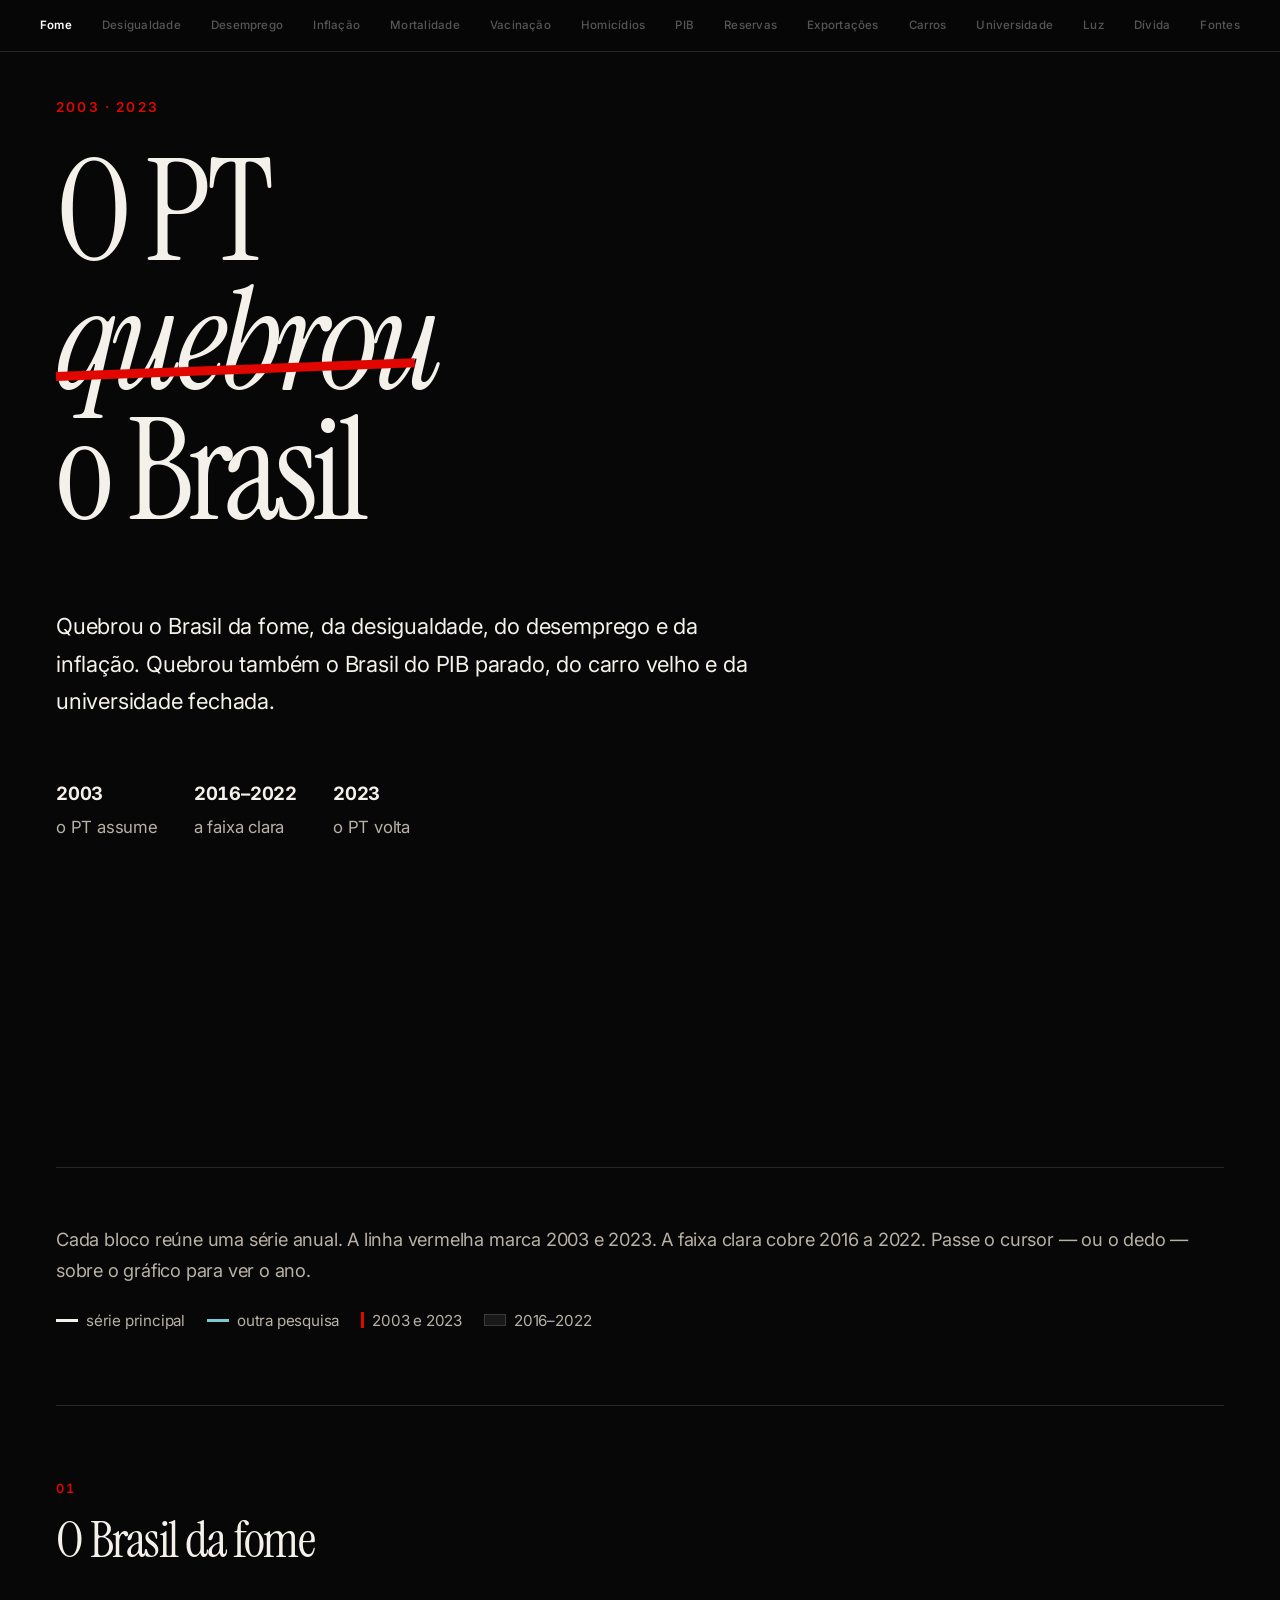
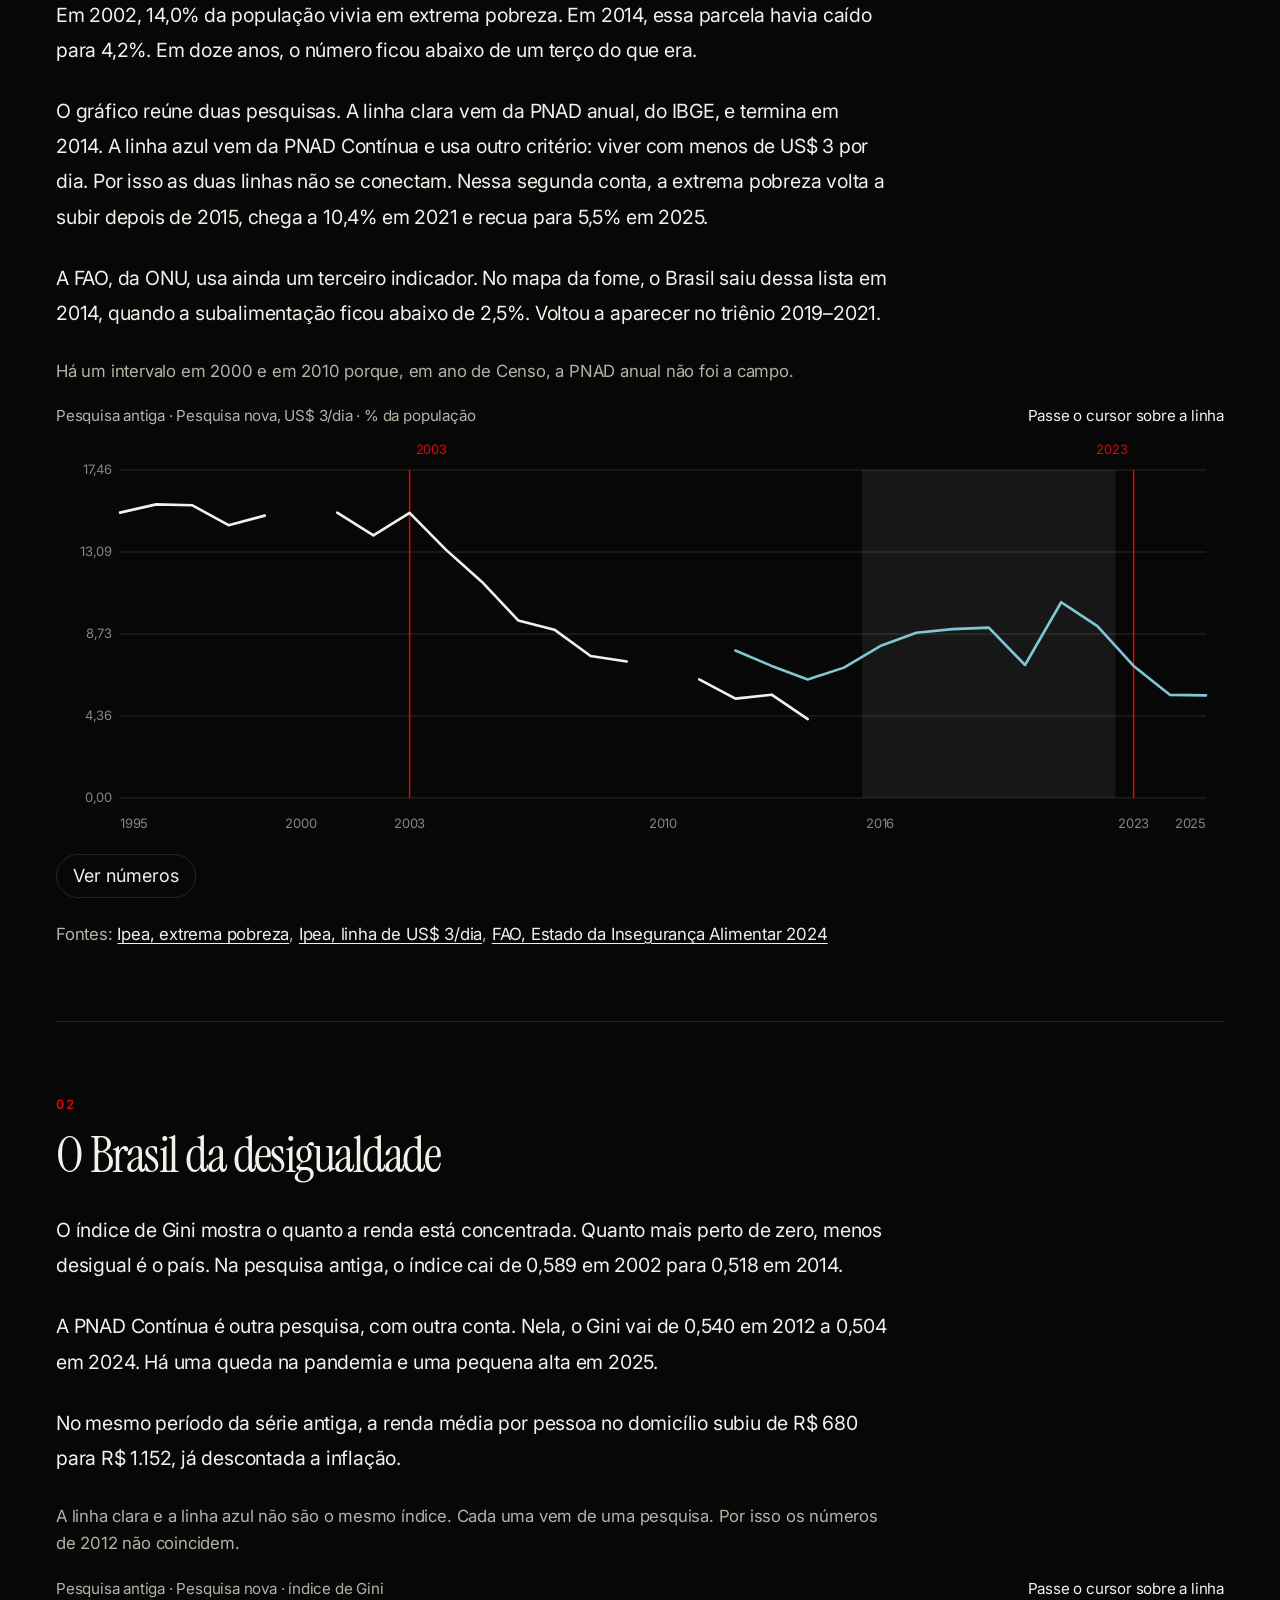
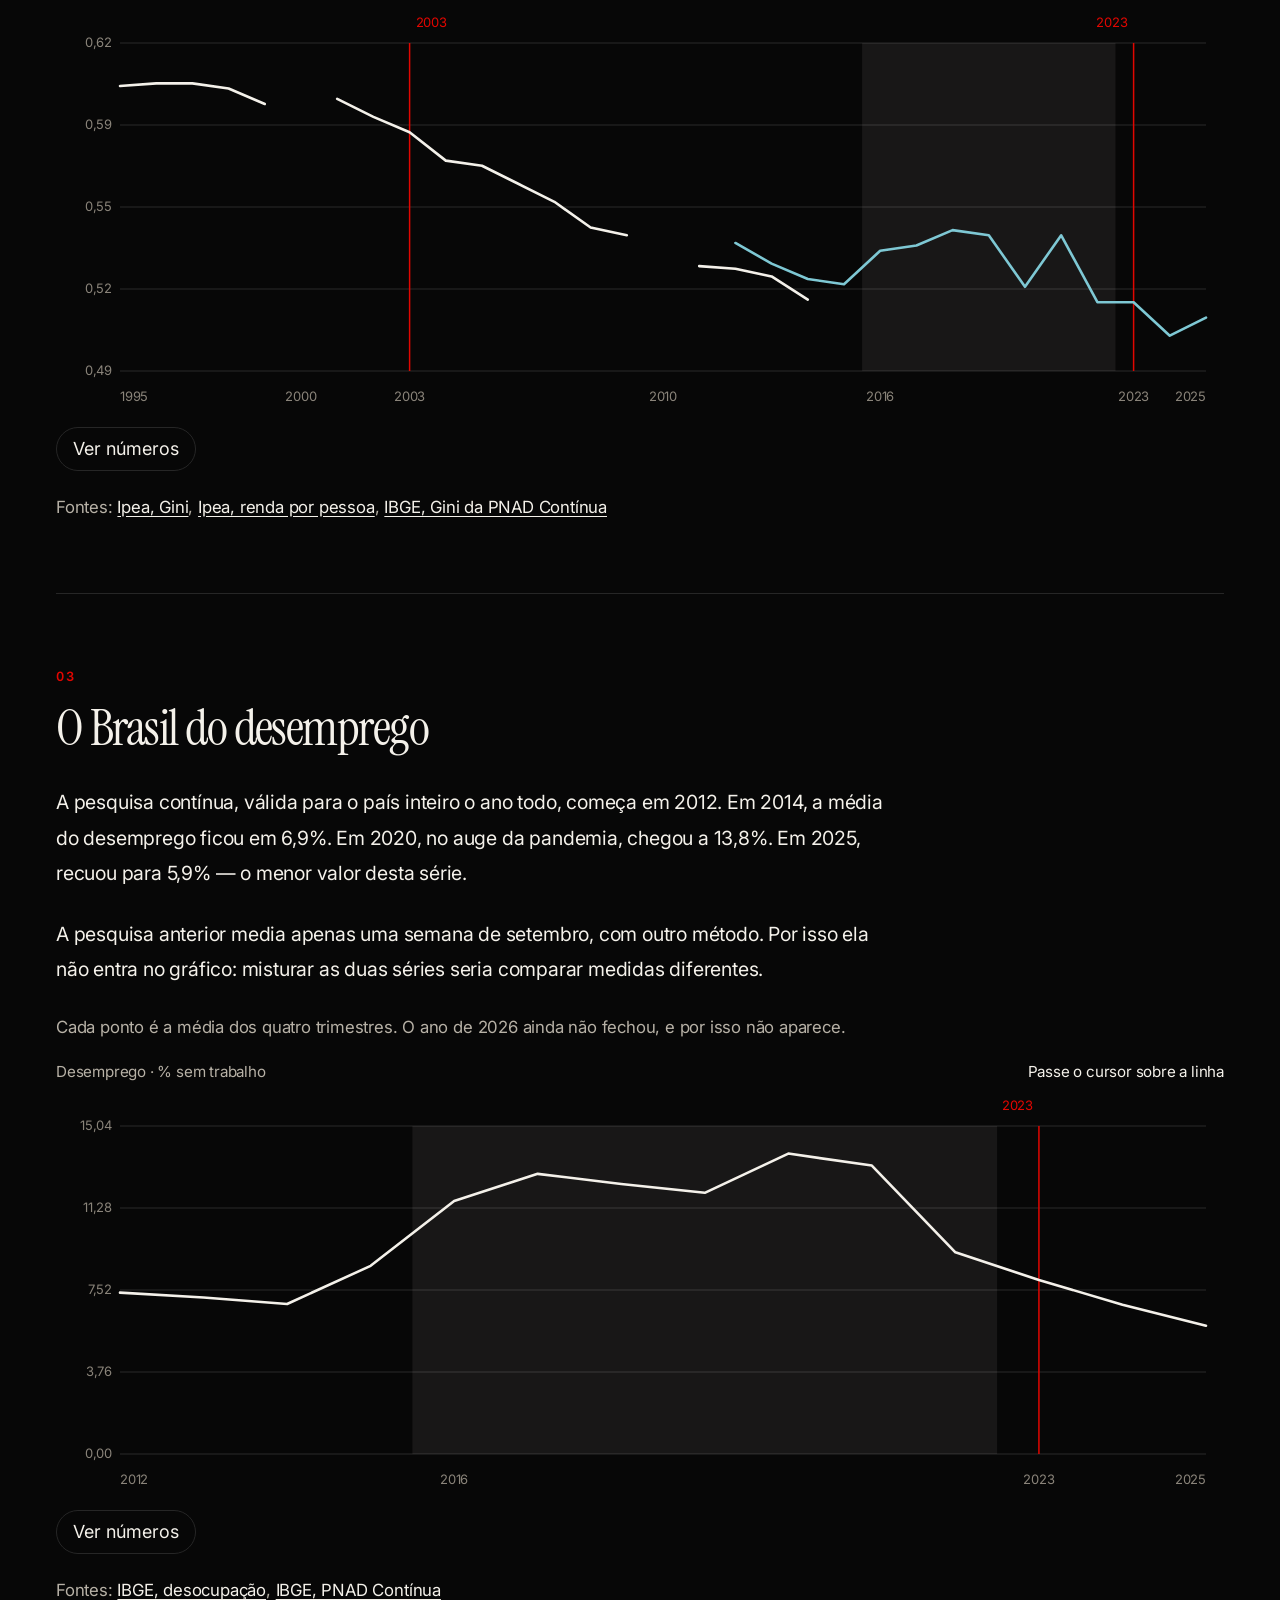
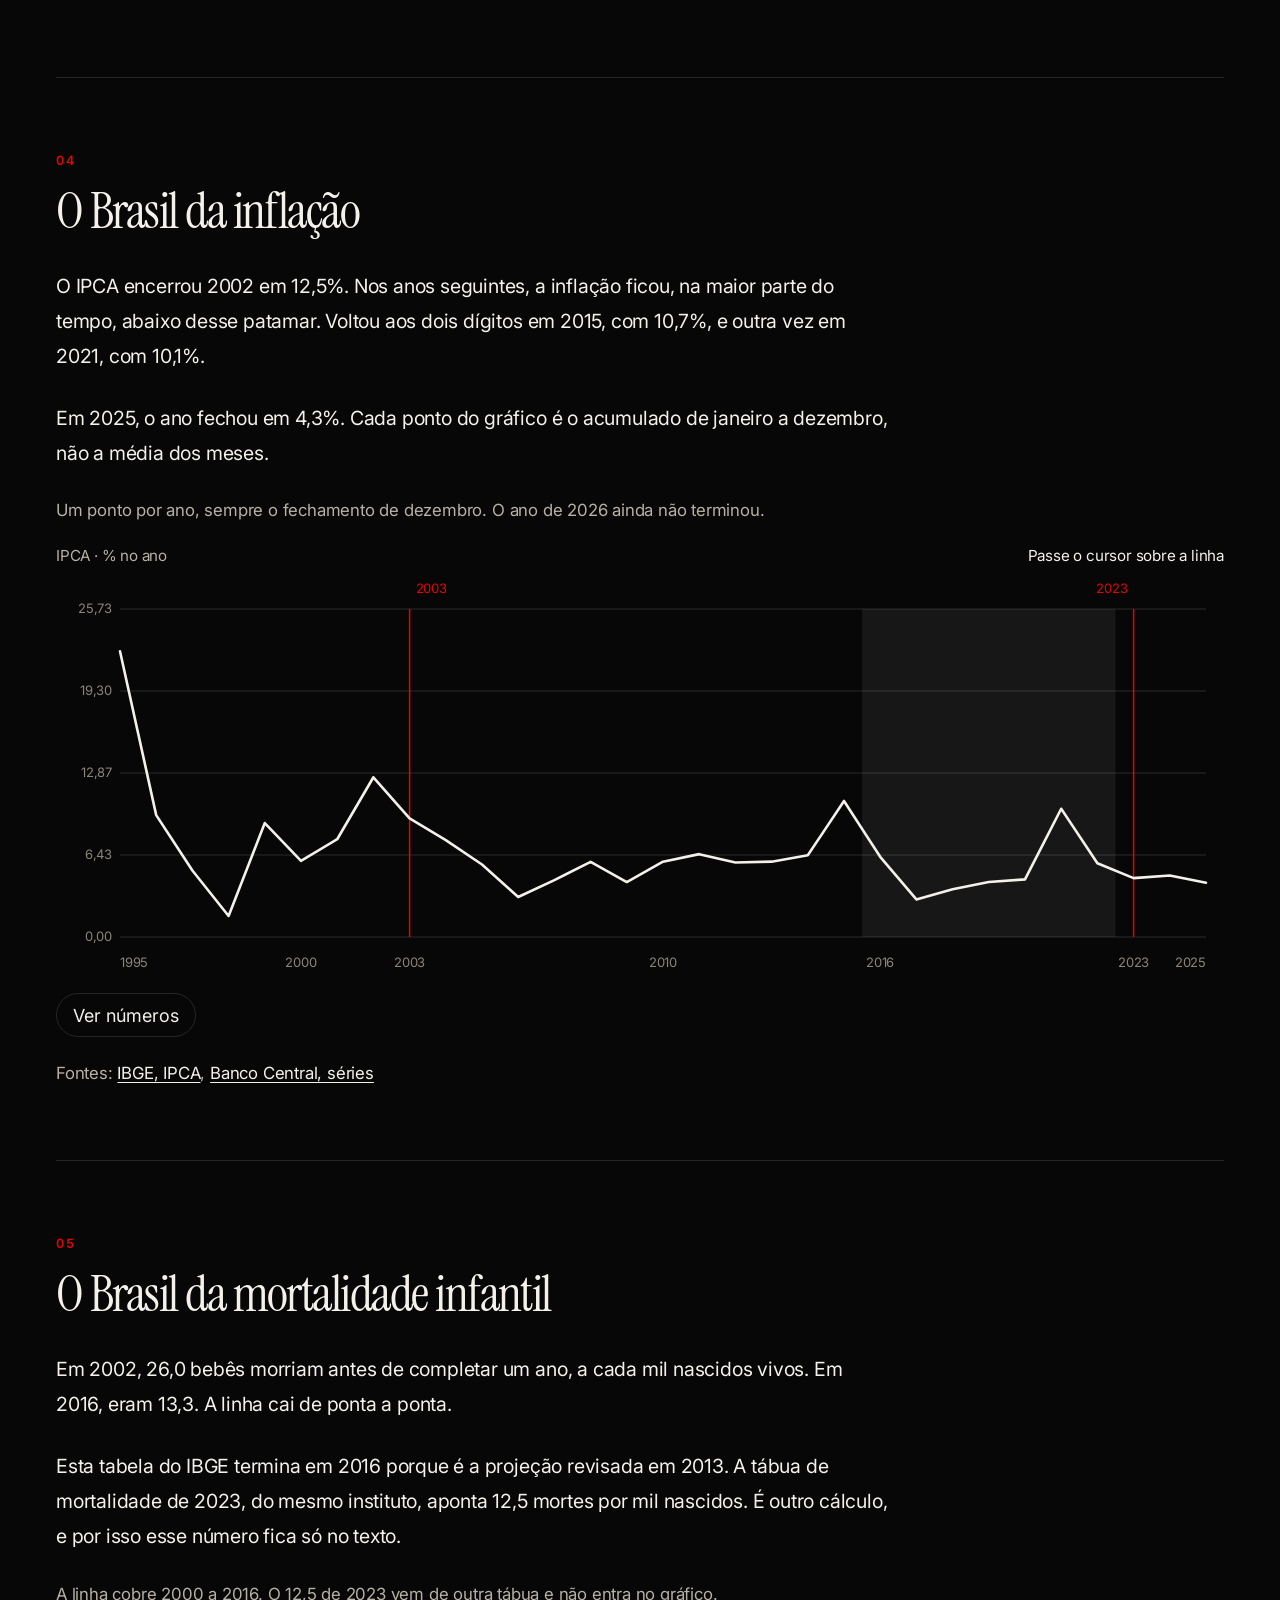
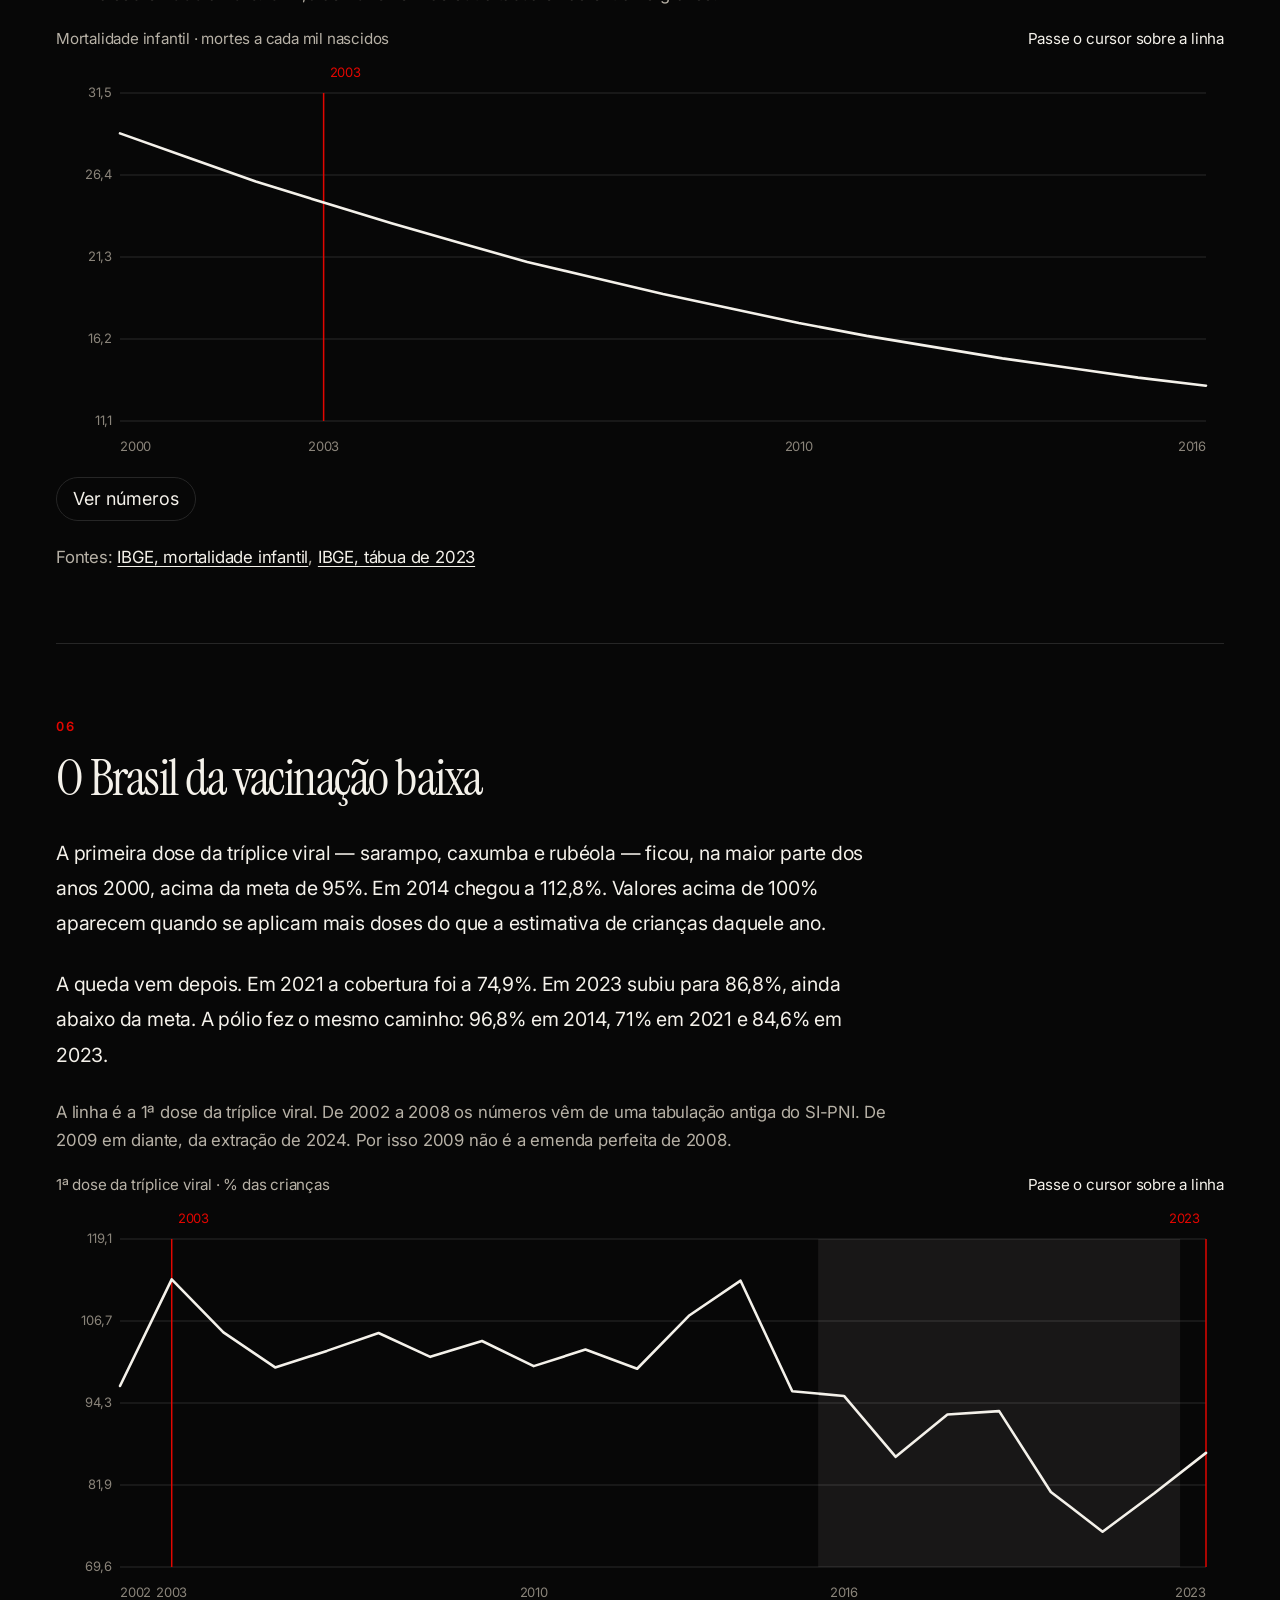
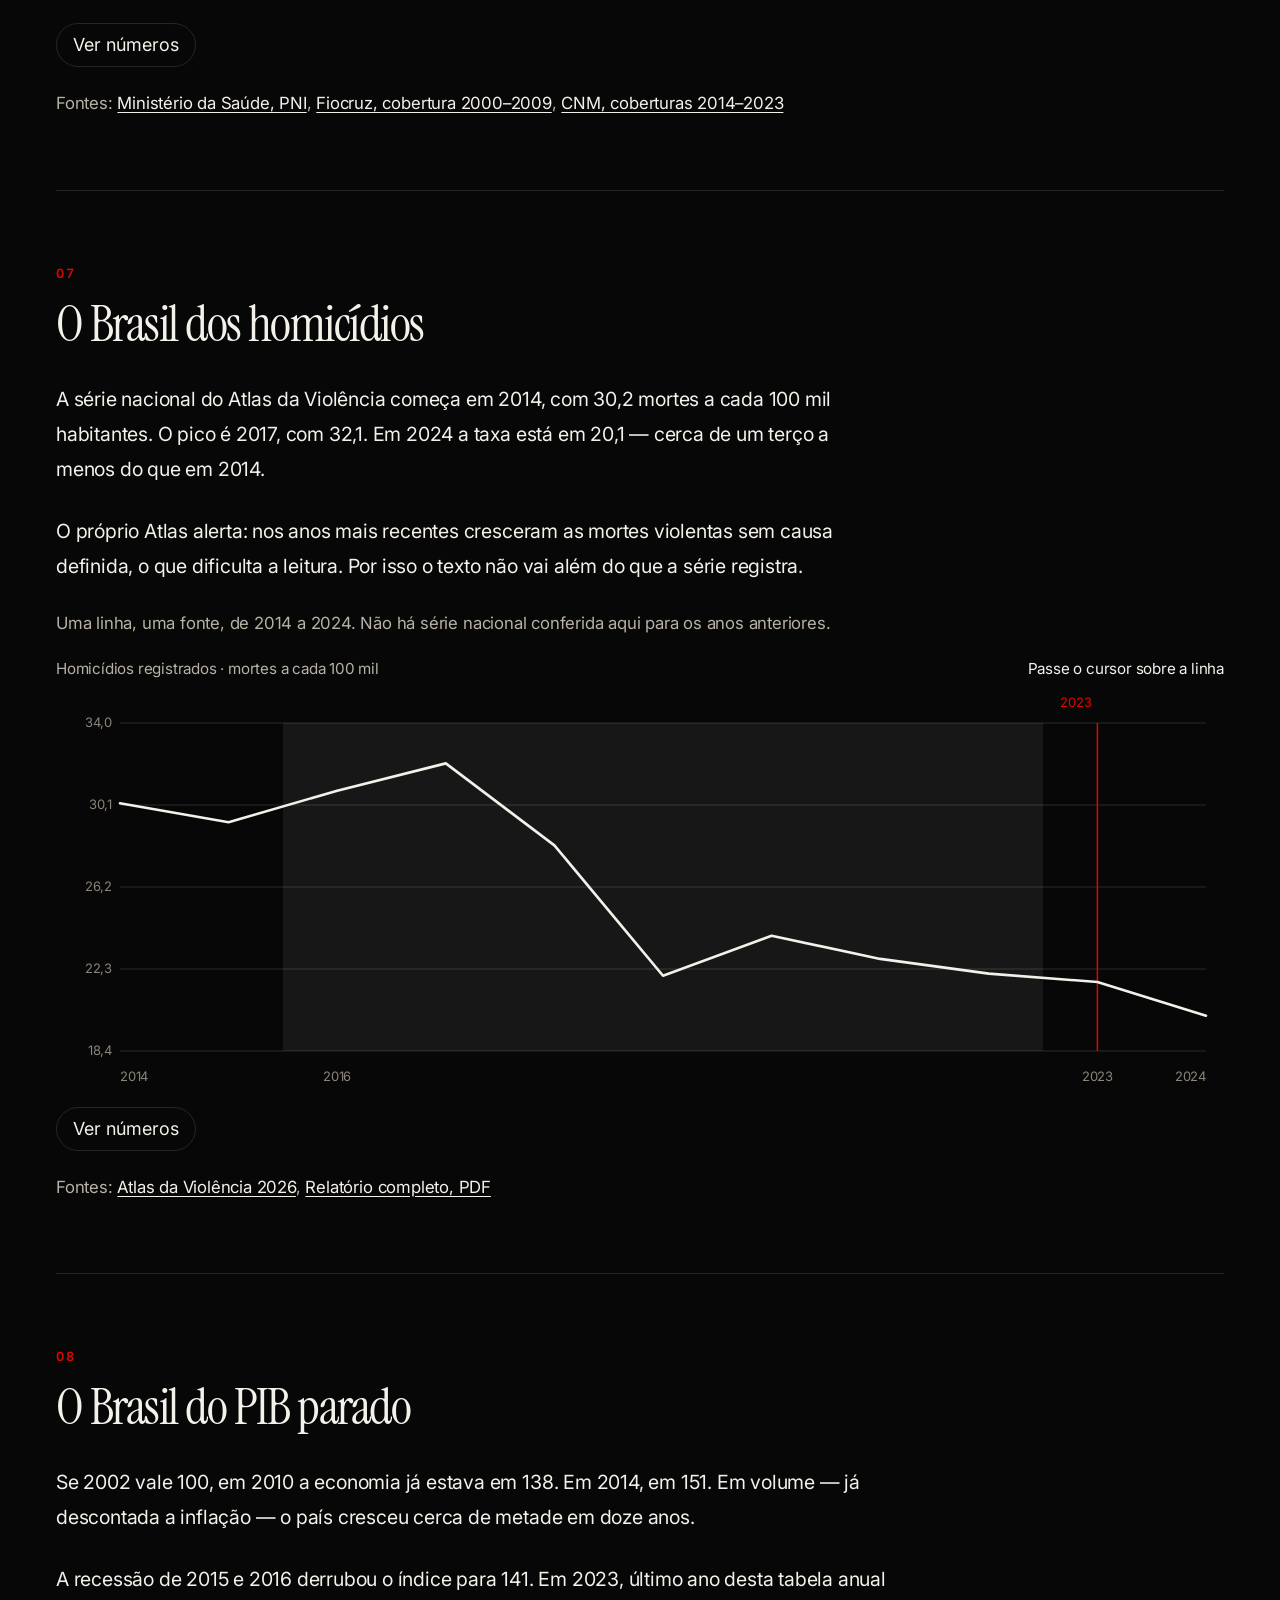
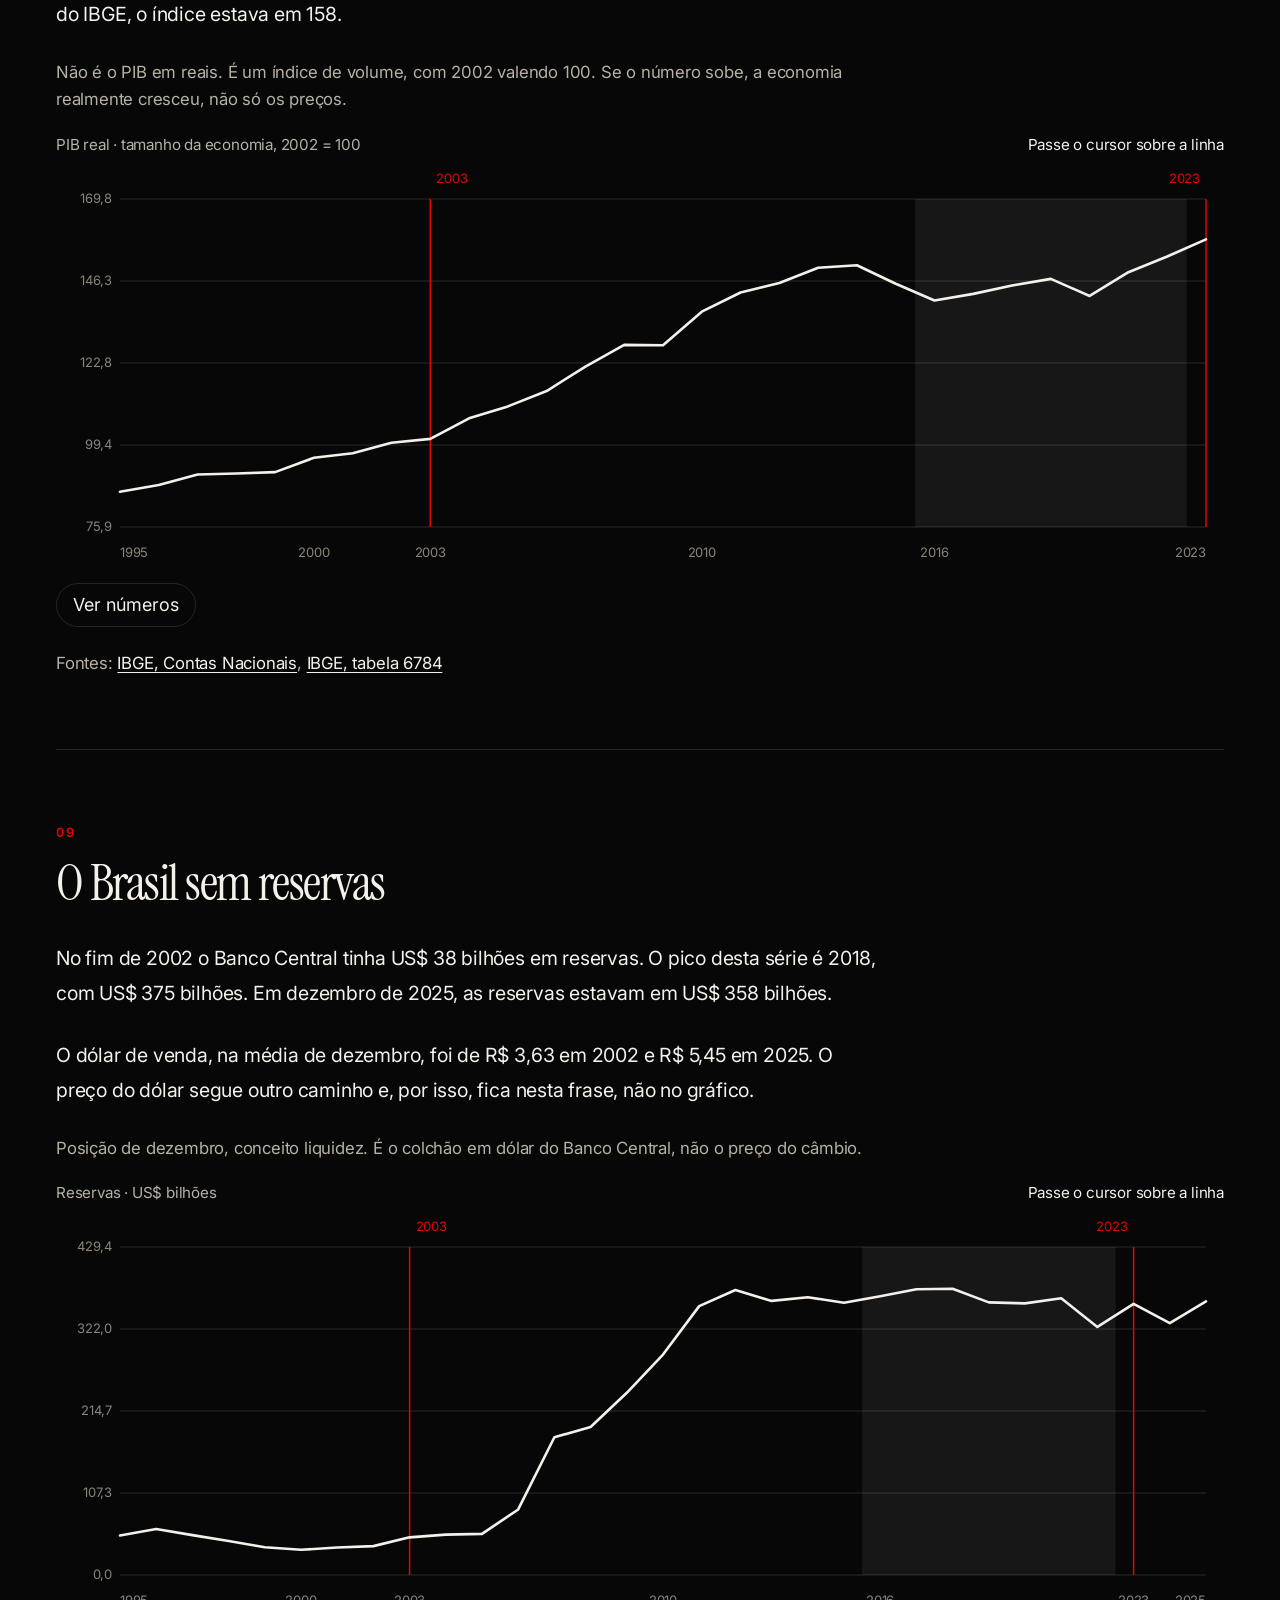
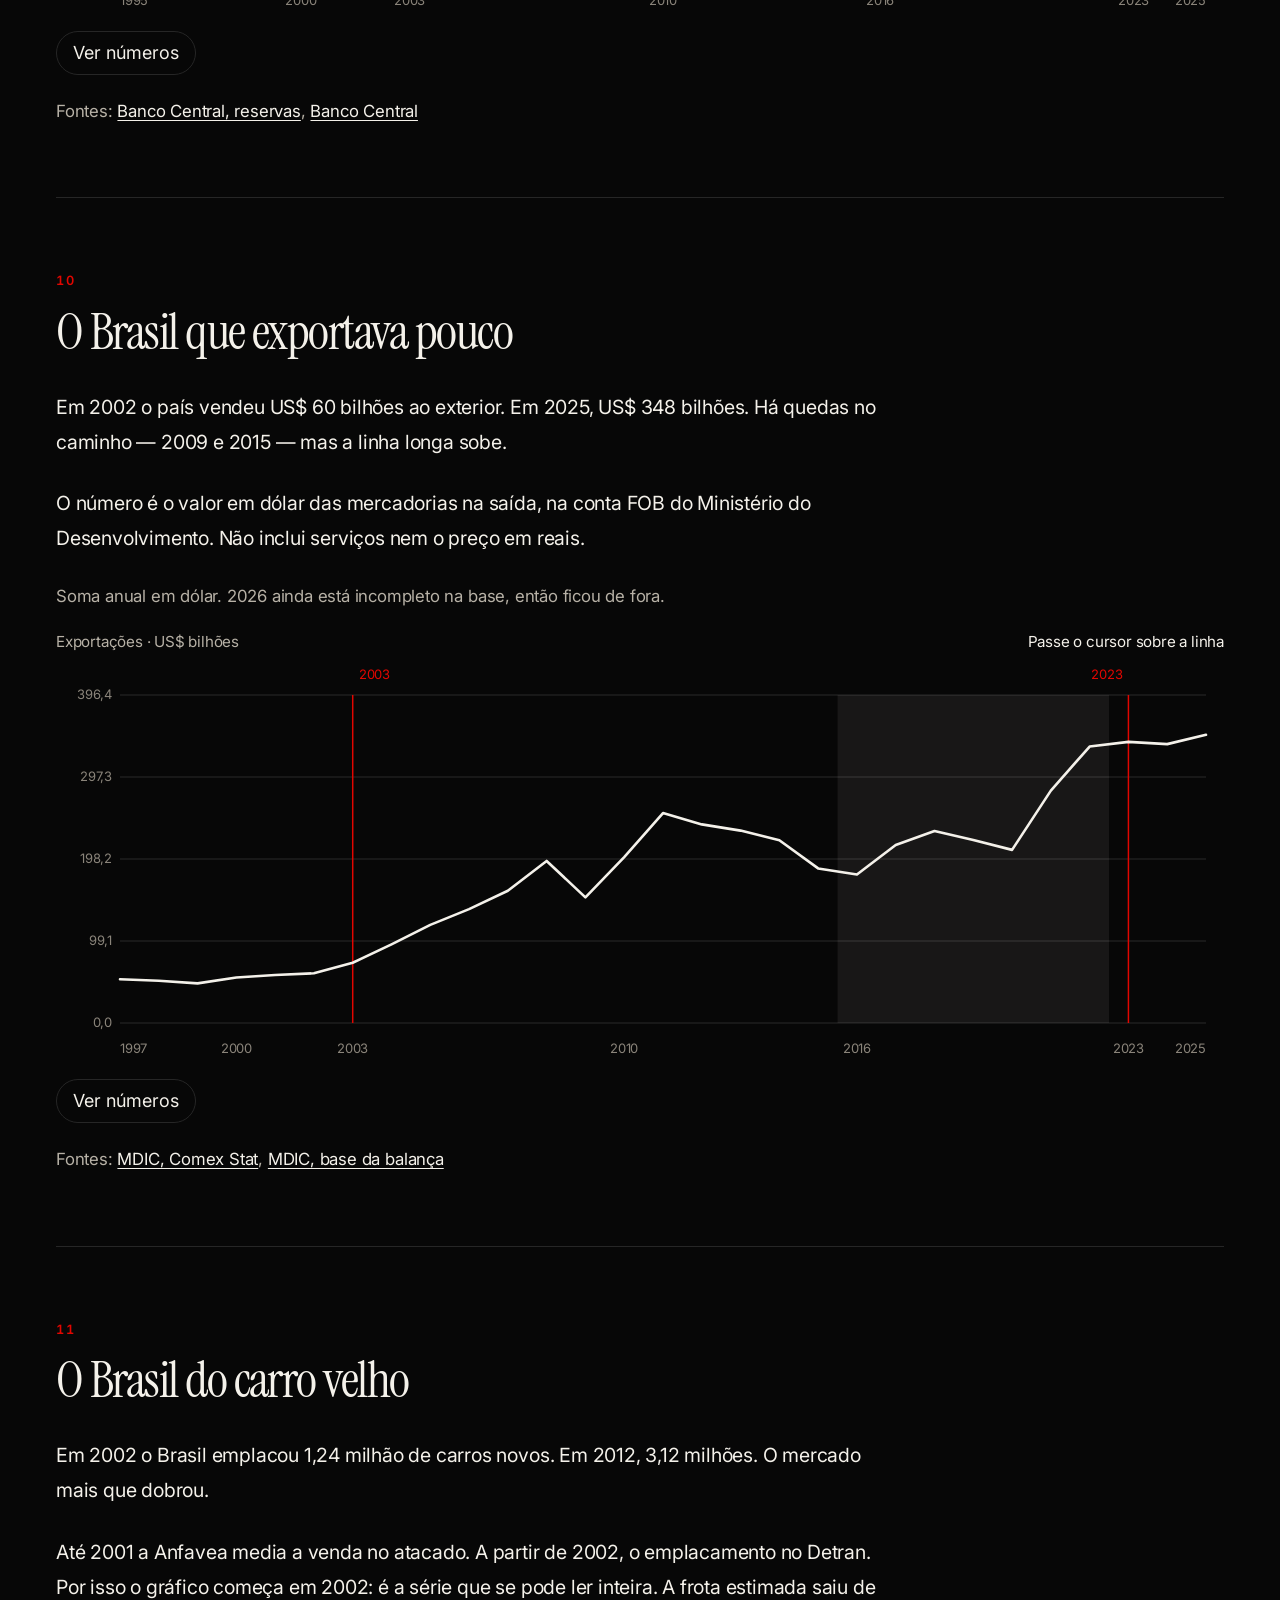
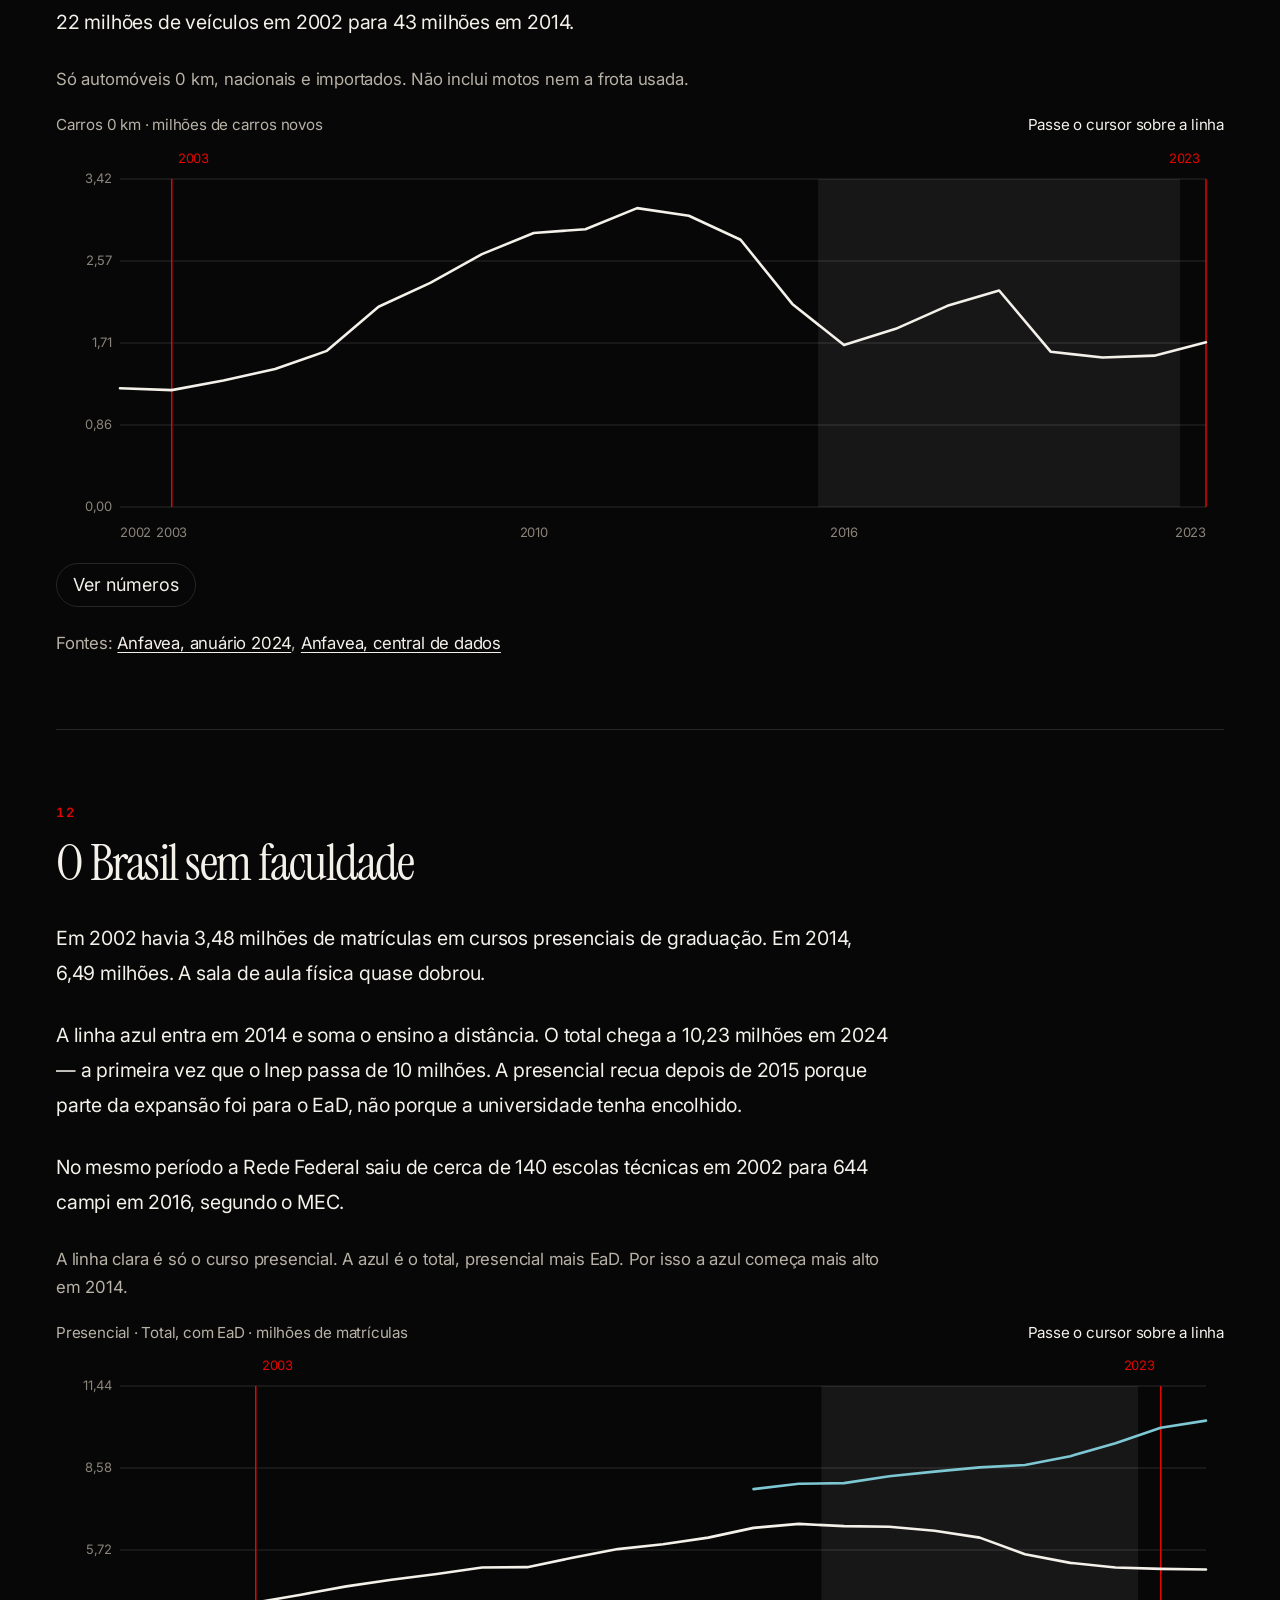
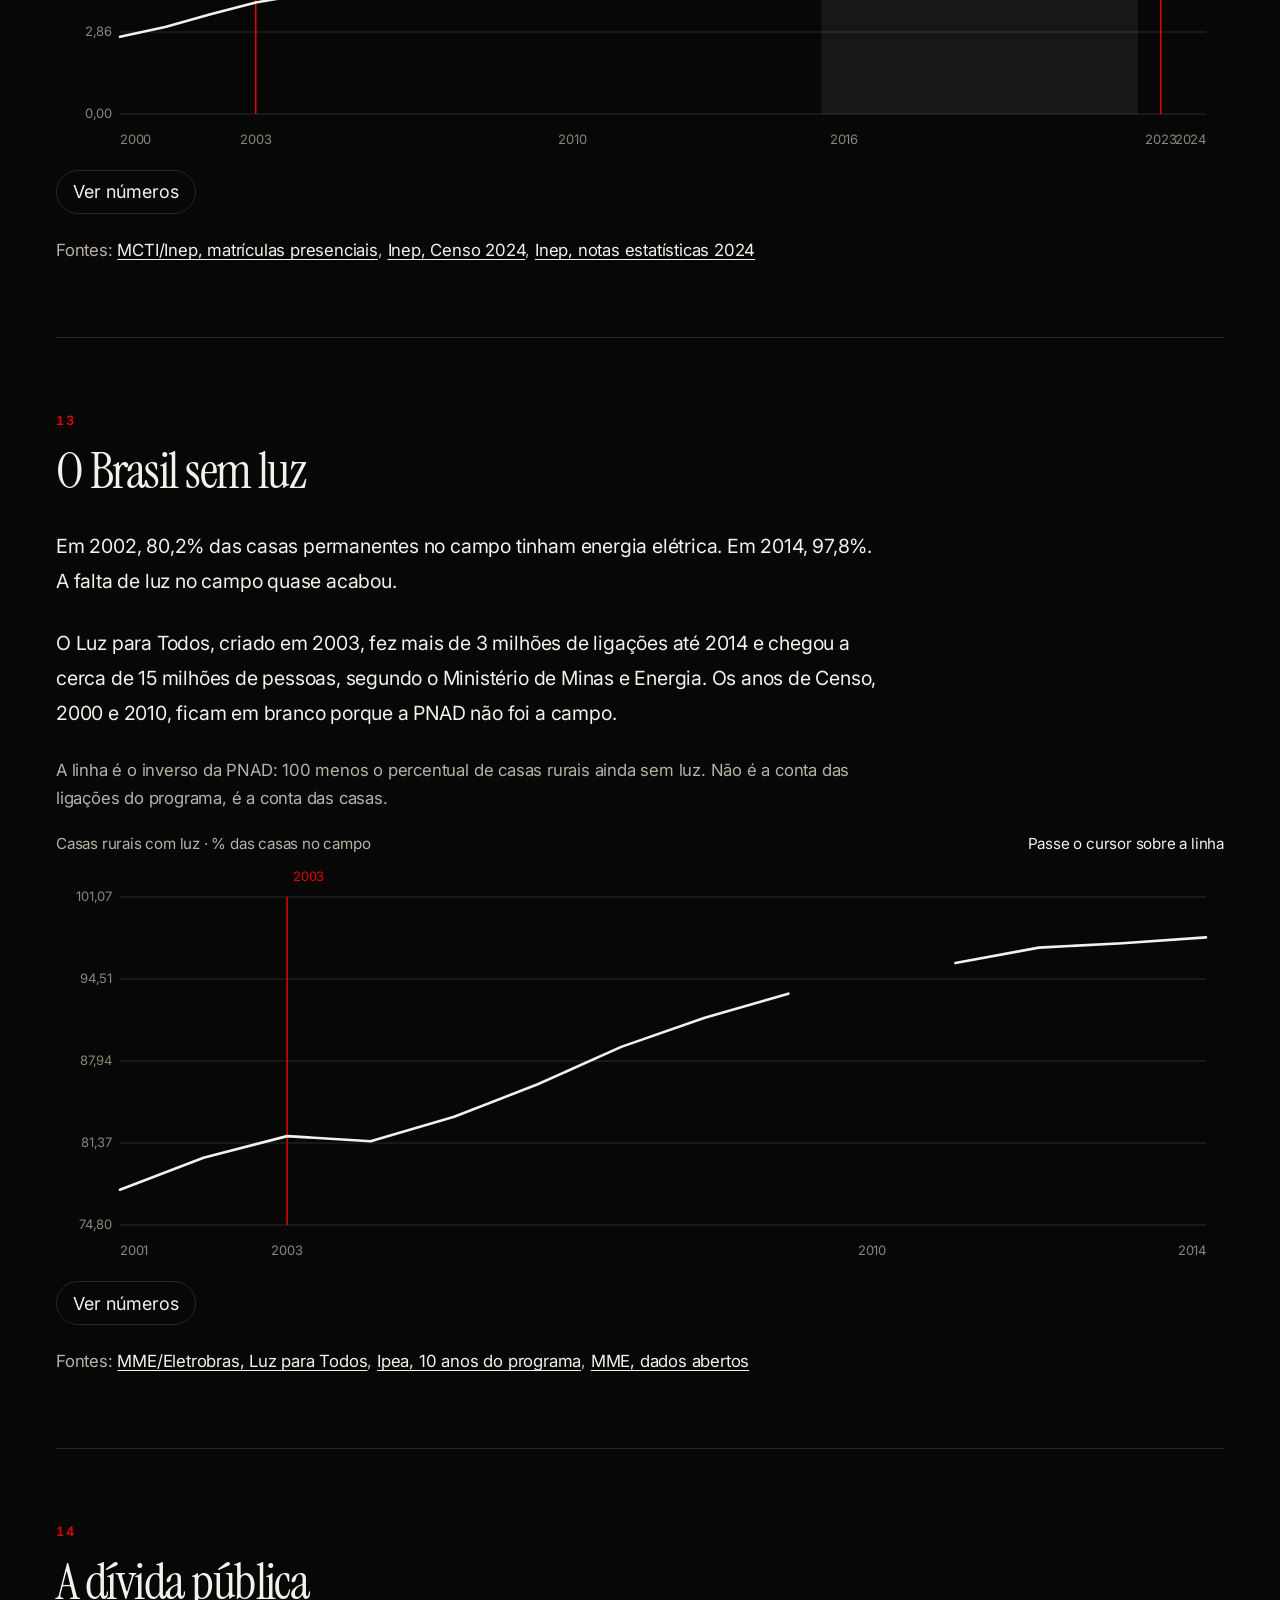
==== index.html @ ed5fbb0c "Publicar o site estático com séries oficiais e navegação por tópicos. Co-authored-by: Cursor <cursor" ====
<!DOCTYPE html>
<html lang="pt-BR">
<head>
  <meta charset="utf-8">
  <meta name="viewport" content="width=device-width, initial-scale=1">
  <title>O PT quebrou o Brasil</title>
  <meta name="description" content="O Brasil da fome, da desigualdade, do desemprego. E o Brasil do PIB parado, do carro velho, da universidade fechada. Séries oficiais, ano a ano.">
  <link rel="preconnect" href="https://fonts.googleapis.com">
  <link rel="preconnect" href="https://fonts.gstatic.com" crossorigin>
  <link href="https://fonts.googleapis.com/css2?family=Instrument+Serif:ital@0;1&family=Inter:ital,wght@0,400;0,500;0,600;0,700;1,400&display=swap" rel="stylesheet">
  <link rel="stylesheet" href="css/styles.css">
</head>
<body>
  <a class="skip" href="#conteudo">Ir para o conteúdo</a>
  <div class="progress" id="progress" aria-hidden="true"></div>
  <header class="topbar" id="topbar">
    <button type="button" class="menu-button" id="abrir-topicos" aria-expanded="false" aria-controls="topicos">Tópicos</button>
    <p class="brand-bar">O PT quebrou o Brasil</p>
    <nav class="topics" id="topics-bar" aria-label="Tópicos"></nav>
  </header>
  <button type="button" class="backdrop" id="backdrop" aria-label="Fechar tópicos" tabindex="-1"></button>
  <aside id="topicos" class="side" aria-label="Tópicos do site">
    <div class="side-head">
      <p class="brand">O PT quebrou o Brasil</p>
      <button type="button" class="nav-close" id="fechar-topicos">Fechar</button>
    </div>
    <nav id="lista-topicos"></nav>
  </aside>
  <main id="conteudo" class="page">
    <div class="page-inner">
      <header class="hero">
        <p class="hero-kicker">2003 · 2023</p>
        <h1>
          <span class="line">O PT</span>
          <span class="line"><em class="quebrou">quebrou</em></span>
          <span class="line">o Brasil</span>
        </h1>
        <p class="lede">Quebrou o Brasil da fome, da desigualdade, do desemprego e da inflação. Quebrou também o Brasil do PIB parado, do carro velho e da universidade fechada.</p>
        <ul class="hero-marks">
          <li><strong>2003</strong> o PT assume</li>
          <li><strong>2016–2022</strong> a faixa clara</li>
          <li><strong>2023</strong> o PT volta</li>
        </ul>
      </header>
      <section class="howto reveal" aria-label="Como ler os gráficos">
        <p>Cada bloco reúne uma série anual. A linha vermelha marca 2003 e 2023. A faixa clara cobre 2016 a 2022. Passe o cursor — ou o dedo — sobre o gráfico para ver o ano.</p>
        <ul class="legend-key">
          <li><span class="swatch"></span> série principal</li>
          <li><span class="swatch b"></span> outra pesquisa</li>
          <li><span class="swatch mark"></span> 2003 e 2023</li>
          <li><span class="swatch band"></span> 2016–2022</li>
        </ul>
      </section>
      <div id="capitulos"></div>
      <footer class="reveal">
        <h2>Como ler</h2>
        <p>Os gráficos usam séries oficiais. Um governo não é a única causa de um número nacional. Quando a pesquisa muda de método, as linhas ficam separadas. Ano sem dado aparece como interrupção, não como estimativa.</p>
        <section id="fontes">
          <h2>Todas as fontes</h2>
          <ul class="sources" id="lista-fontes"></ul>
        </section>
      </footer>
    </div>
  </main>
  <script src="data/series.js"></script>
  <script src="js/charts.js"></script>
  <script src="js/main.js"></script>
  <noscript>Este site precisa de JavaScript para montar os gráficos e a lista de tópicos.</noscript>
</body>
</html>
---- css/styles.css ----
:root {
  color-scheme: dark;
  --bg: #070707;
  --bg-raised: #121212;
  --text: #f4f1ea;
  --muted: #b7b1a6;
  --dim: #8a847a;
  --line: #262626;
  --red: #e10600;
  --series-a: #f4f1ea;
  --series-b: #7ec8d4;
  --band: rgba(244, 241, 234, 0.08);
  --serif: "Instrument Serif", Georgia, serif;
  --sans: Inter, "Segoe UI", system-ui, sans-serif;
  --pad: 24px;
  --max: 48rem;
  --chart: 64rem;
  --page: 72rem;
  --topbar: 56px;
}

* { box-sizing: border-box; }

html {
  scroll-behavior: smooth;
  scroll-padding-top: 72px;
}

body {
  margin: 0;
  background: var(--bg);
  color: var(--text);
  font-family: var(--sans);
  font-size: 1.125rem;
  line-height: 1.75;
  letter-spacing: -0.011em;
}

body.nav-open { overflow: hidden; }

::selection {
  background: var(--red);
  color: #fff;
}

:focus-visible {
  outline: 2px solid var(--red);
  outline-offset: 3px;
}

a {
  color: inherit;
  text-underline-offset: 0.18em;
}

.skip {
  position: absolute;
  left: 12px;
  top: -48px;
  background: var(--text);
  color: #000;
  padding: 8px 12px;
  z-index: 20;
}

.skip:focus { top: 12px; }

.progress {
  position: fixed;
  top: 0;
  left: 0;
  height: 3px;
  width: 0;
  background: var(--red);
  z-index: 12;
  transform-origin: left;
  transition: width 0.12s linear;
}

.topbar {
  position: sticky;
  top: 0;
  z-index: 10;
  display: flex;
  align-items: center;
  gap: 12px;
  min-height: var(--topbar);
  padding: 0 var(--pad);
  background: rgba(7, 7, 7, 0.86);
  backdrop-filter: blur(12px);
  border-bottom: 1px solid transparent;
}

.topbar.is-solid { border-bottom-color: var(--line); }

.brand-bar {
  margin: 0;
  font-family: var(--serif);
  font-size: 1.2rem;
  line-height: 1.2;
}

.topics { display: none; }

.menu-button,
.nav-close {
  font: inherit;
  color: var(--text);
  background: transparent;
  border: 1px solid var(--line);
  border-radius: 999px;
  min-height: 40px;
  padding: 0 14px;
  cursor: pointer;
}

.backdrop {
  position: fixed;
  inset: 0;
  background: rgba(0, 0, 0, 0.62);
  border: 0;
  z-index: 14;
}

body:not(.nav-open) .backdrop { display: none; }

.side {
  position: fixed;
  z-index: 16;
  top: 0;
  left: 0;
  bottom: 0;
  width: min(86vw, 340px);
  padding: 20px 18px 32px;
  background: #050505;
  border-right: 1px solid var(--line);
  overflow: auto;
  transform: translateX(-105%);
  transition: transform 0.35s cubic-bezier(0.22, 1, 0.36, 1);
}

body.nav-open .side { transform: none; }

.side-head {
  display: flex;
  align-items: flex-start;
  justify-content: space-between;
  gap: 12px;
  margin-bottom: 18px;
}

.brand {
  margin: 0;
  font-family: var(--serif);
  font-size: 1.45rem;
  line-height: 1.05;
}

.side nav {
  display: flex;
  flex-direction: column;
}

.side a {
  display: flex;
  align-items: baseline;
  gap: 10px;
  padding: 10px 4px;
  text-decoration: none;
  color: rgba(244, 241, 234, 0.48);
  border-bottom: 1px solid var(--line);
  transition: color 0.25s ease;
}

.side a:hover,
.side a.is-active { color: #fff; }

.side a span {
  font-variant-numeric: tabular-nums;
  color: var(--dim);
  font-size: 0.8rem;
}

.page {
  padding: 8px var(--pad) 88px;
}

.page-inner {
  max-width: var(--page);
  margin: 0 auto;
}

.hero {
  padding: 28px 0 12px;
}

.hero-kicker {
  margin: 0 0 18px;
  color: var(--red);
  font-size: 0.78rem;
  font-weight: 600;
  letter-spacing: 0.16em;
  text-transform: uppercase;
}

.hero h1 {
  margin: 0;
  font-family: var(--serif);
  font-weight: 400;
  font-size: clamp(3.4rem, 16vw, 5.4rem);
  line-height: 0.92;
  letter-spacing: -0.04em;
}

.hero h1 .line { display: block; }

.quebrou {
  position: relative;
  font-style: italic;
  font-weight: inherit;
  display: inline-block;
}

.quebrou::after {
  content: "";
  position: absolute;
  left: 0;
  width: 94%;
  bottom: 0.18em;
  height: 0.065em;
  background: var(--red);
  transform: rotate(-2.2deg) scaleX(0);
  transform-origin: left center;
  animation: strike 1.1s 0.45s cubic-bezier(0.22, 1, 0.36, 1) forwards;
  pointer-events: none;
}

.lede {
  max-width: 36rem;
  margin: 40px 0 0;
  font-size: 1.2rem;
  line-height: 1.65;
  animation: rise 0.9s 0.25s cubic-bezier(0.22, 1, 0.36, 1) both;
}

.hero-marks {
  display: flex;
  flex-direction: column;
  gap: 10px;
  margin: 36px 0 0;
  padding: 0;
  list-style: none;
  color: var(--muted);
  font-size: 0.98rem;
  animation: rise 0.9s 0.4s cubic-bezier(0.22, 1, 0.36, 1) both;
}

.hero-marks strong {
  display: inline-block;
  min-width: 7.2rem;
  color: var(--text);
  font-variant-numeric: tabular-nums;
}

.howto {
  max-width: var(--max);
  margin: 64px 0 8px;
  padding-top: 28px;
  border-top: 1px solid var(--line);
  color: var(--muted);
  line-height: 1.7;
}

.howto p { margin: 0; }

.legend-key {
  display: flex;
  flex-wrap: wrap;
  gap: 14px 22px;
  margin: 22px 0 0;
  padding: 0;
  list-style: none;
  color: var(--muted);
  font-size: 0.95rem;
}

.legend-key li {
  display: flex;
  align-items: center;
  gap: 8px;
}

.swatch {
  width: 22px;
  height: 3px;
  background: var(--series-a);
  display: inline-block;
}

.swatch.b { background: var(--series-b); }
.swatch.mark { width: 3px; height: 16px; background: var(--red); }
.swatch.band {
  width: 22px;
  height: 12px;
  background: var(--band);
  border: 1px solid #3a3a3a;
}

article {
  padding-top: 56px;
  margin-top: 40px;
  border-top: 1px solid var(--line);
  scroll-margin-top: 72px;
}

.reveal {
  opacity: 0;
  transform: translateY(28px);
  transition:
    opacity 0.85s cubic-bezier(0.22, 1, 0.36, 1),
    transform 0.85s cubic-bezier(0.22, 1, 0.36, 1);
}

.reveal.is-in {
  opacity: 1;
  transform: none;
}

.kicker {
  margin: 0;
  color: var(--red);
  font-size: 0.8rem;
  font-weight: 600;
  letter-spacing: 0.12em;
  font-variant-numeric: tabular-nums;
}

article h2 {
  margin: 10px 0 18px;
  font-family: var(--serif);
  font-weight: 400;
  font-size: clamp(2rem, 7vw, 2.7rem);
  line-height: 1.15;
  letter-spacing: -0.03em;
}

.leitura {
  max-width: var(--max);
  margin: 0 0 1.15em;
}

.hint {
  max-width: var(--max);
  margin: 0 0 18px;
  color: var(--muted);
  font-size: 1rem;
  line-height: 1.65;
}

.chart {
  margin: 8px 0 4px;
}

.chart-head {
  display: flex;
  flex-direction: column;
  gap: 6px;
  margin-bottom: 8px;
  color: var(--muted);
  font-size: 0.95rem;
}

.chart-legend { margin: 0; }

.readout {
  margin: 0;
  min-height: 1.5em;
  font-variant-numeric: tabular-nums;
  color: var(--text);
}

.chart svg {
  display: block;
  width: 100%;
  height: auto;
  touch-action: pan-y;
}

.chart text {
  font-family: var(--sans);
  fill: var(--dim);
}

.chart text.mark { fill: var(--red); }

.chart .draw {
  stroke-dasharray: 1;
  stroke-dashoffset: 1;
  animation: draw 1.4s cubic-bezier(0.22, 1, 0.36, 1) forwards;
}

.toggle {
  font: inherit;
  color: var(--text);
  background: transparent;
  border: 1px solid var(--line);
  border-radius: 999px;
  min-height: 44px;
  padding: 0 16px;
  cursor: pointer;
  margin-top: 12px;
}

.table-wrap {
  overflow-x: auto;
  margin-top: 14px;
}

table {
  width: 100%;
  border-collapse: collapse;
  font-variant-numeric: tabular-nums;
  font-size: 0.98rem;
}

caption {
  text-align: left;
  color: var(--muted);
  padding-bottom: 8px;
}

th, td {
  text-align: right;
  padding: 10px 10px;
  border-bottom: 1px solid var(--line);
}

th:first-child, td:first-child { text-align: left; }

.fonte-linha {
  margin: 22px 0 0;
  color: var(--muted);
  font-size: 1rem;
  line-height: 1.7;
}

.fonte-linha a { color: var(--text); }

.sources {
  padding: 0;
  list-style: none;
}

.sources li { margin: 10px 0; }

footer {
  margin-top: 72px;
  padding-top: 32px;
  border-top: 1px solid var(--line);
  color: var(--muted);
  max-width: var(--max);
}

footer h2 {
  color: var(--text);
  font-family: var(--serif);
  font-weight: 400;
  font-size: 1.7rem;
}

#fontes { scroll-margin-top: 72px; }

@keyframes strike {
  to { transform: rotate(-2.2deg) scaleX(1); }
}

@keyframes rise {
  to { opacity: 1; transform: none; }
}

@keyframes draw {
  to { stroke-dashoffset: 0; }
}

@keyframes hero-out {
  to { opacity: 0.12; transform: translateY(-40px) scale(0.985); }
}

@media (min-width: 900px) {
  :root {
    --pad: 48px;
    --max: 52rem;
    --chart: 70rem;
    --page: 78rem;
    --topbar: 52px;
  }

  html { scroll-padding-top: 64px; }

  .menu-button,
  .brand-bar,
  .backdrop,
  .side { display: none; }

  .topbar {
    position: fixed;
    left: 0;
    right: 0;
    min-height: var(--topbar);
    padding: 0 40px;
    background: transparent;
    backdrop-filter: none;
    opacity: 0;
    pointer-events: none;
    transition: background 0.35s ease, border-color 0.35s ease;
  }

  .topbar.is-on {
    opacity: 1;
    pointer-events: auto;
  }

  .topbar.is-solid {
    background: rgba(7, 7, 7, 0.9);
    backdrop-filter: blur(16px);
  }

  .topics {
    display: flex;
    align-items: center;
    justify-content: space-between;
    gap: 4px 14px;
    width: 100%;
    overflow-x: auto;
    scrollbar-width: none;
  }

  .topics::-webkit-scrollbar { display: none; }

  .topics a {
    flex: 0 0 auto;
    color: rgba(244, 241, 234, 0.34);
    text-decoration: none;
    font-size: 0.72rem;
    font-weight: 500;
    letter-spacing: 0.02em;
    white-space: nowrap;
    padding: 8px 0;
    transition: color 0.3s ease;
  }

  .topics a:hover { color: rgba(244, 241, 234, 0.72); }

  .topics a.is-active {
    color: #fff;
    font-weight: 600;
  }

  .page {
    padding: 0 56px 128px;
  }

  .hero {
    min-height: 100vh;
    display: flex;
    flex-direction: column;
    justify-content: center;
    padding: 96px 0 28vh;
  }

  .hero-kicker {
    font-size: 0.85rem;
    margin-bottom: 28px;
  }

  .hero h1 {
    font-size: clamp(6.4rem, 11vw, 9.6rem);
    max-width: 18ch;
  }

  .lede {
    max-width: 44rem;
    margin-top: 72px;
    font-size: 1.38rem;
    line-height: 1.7;
  }

  .hero-marks {
    flex-direction: row;
    gap: 36px;
    margin-top: 56px;
    font-size: 1.05rem;
  }

  .hero-marks strong {
    display: block;
    min-width: 0;
    margin-bottom: 4px;
    font-size: 1.15rem;
  }

  .howto {
    max-width: none;
    margin: 8vh auto 8px;
    padding-top: 56px;
    font-size: 1.14rem;
  }

  article {
    max-width: none;
    margin: 8vh 0 0;
    padding-top: 72px;
    scroll-margin-top: 80px;
  }

  #fontes { scroll-margin-top: 80px; }

  article h2 {
    font-size: clamp(2.6rem, 4vw, 3.4rem);
    margin-bottom: 28px;
  }

  .leitura {
    font-size: 1.22rem;
    line-height: 1.8;
    margin-bottom: 1.35em;
  }

  .hint { font-size: 1.05rem; }

  .chart-head {
    flex-direction: row;
    justify-content: space-between;
    align-items: baseline;
  }

  .readout { text-align: right; }

  .fonte-linha { font-size: 1.05rem; }

  footer {
    max-width: var(--max);
    margin: 16vh 0 0;
  }

  @supports (animation-timeline: view()) {
    .hero {
      animation: hero-out linear both;
      animation-timeline: view();
      animation-range: exit 0% exit 55%;
    }

    .reveal {
      opacity: 1;
      transform: none;
      animation: reveal-in linear both;
      animation-timeline: view();
      animation-range: entry 0% entry 18%;
    }
  }
}

@keyframes reveal-in {
  from { opacity: 0; transform: translateY(36px); }
  to { opacity: 1; transform: none; }
}

@media (prefers-reduced-motion: reduce) {
  html { scroll-behavior: auto; }
  .quebrou::after,
  .lede,
  .hero-marks,
  .chart .draw,
  .hero,
  .reveal {
    animation: none;
  }
  .quebrou::after { transform: rotate(-2.2deg) scaleX(1); }
  .reveal {
    opacity: 1;
    transform: none;
    transition: none;
  }
  .progress { transition: none; }
  .side { transition: none; }
}
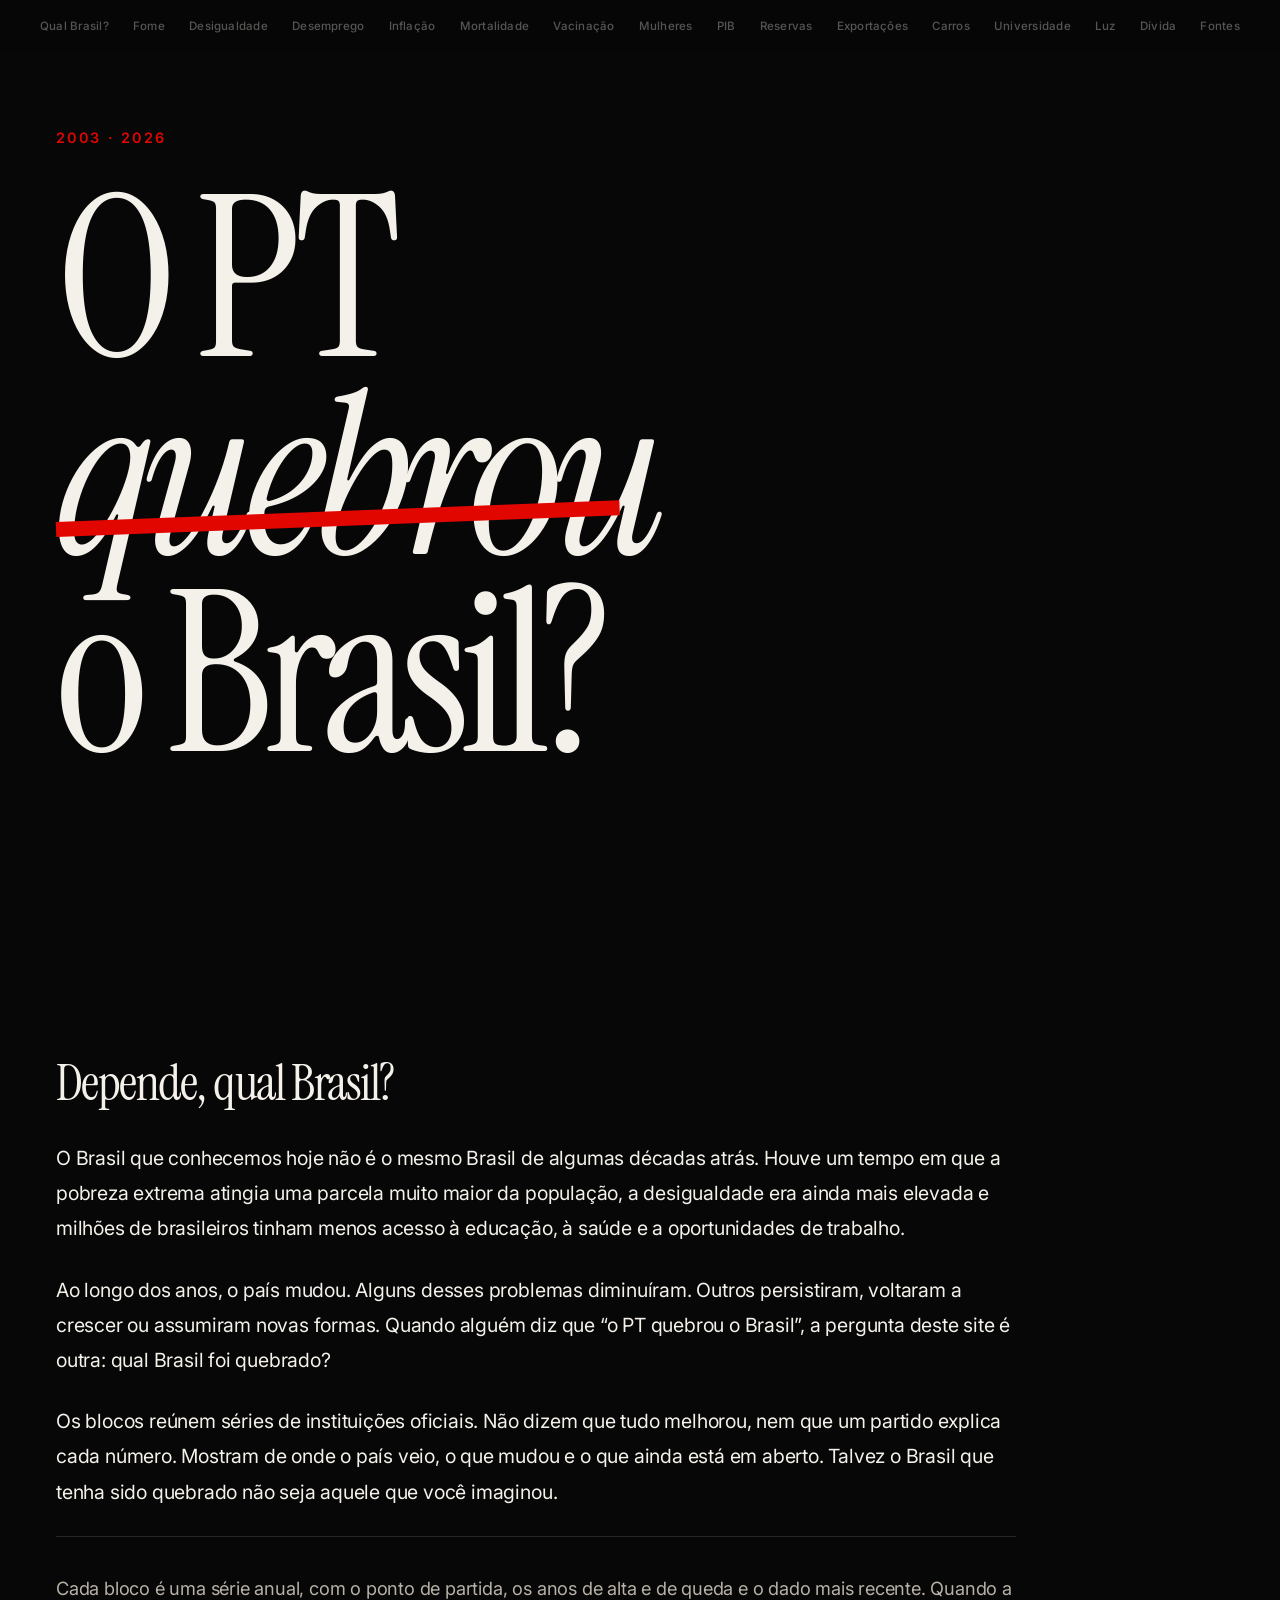
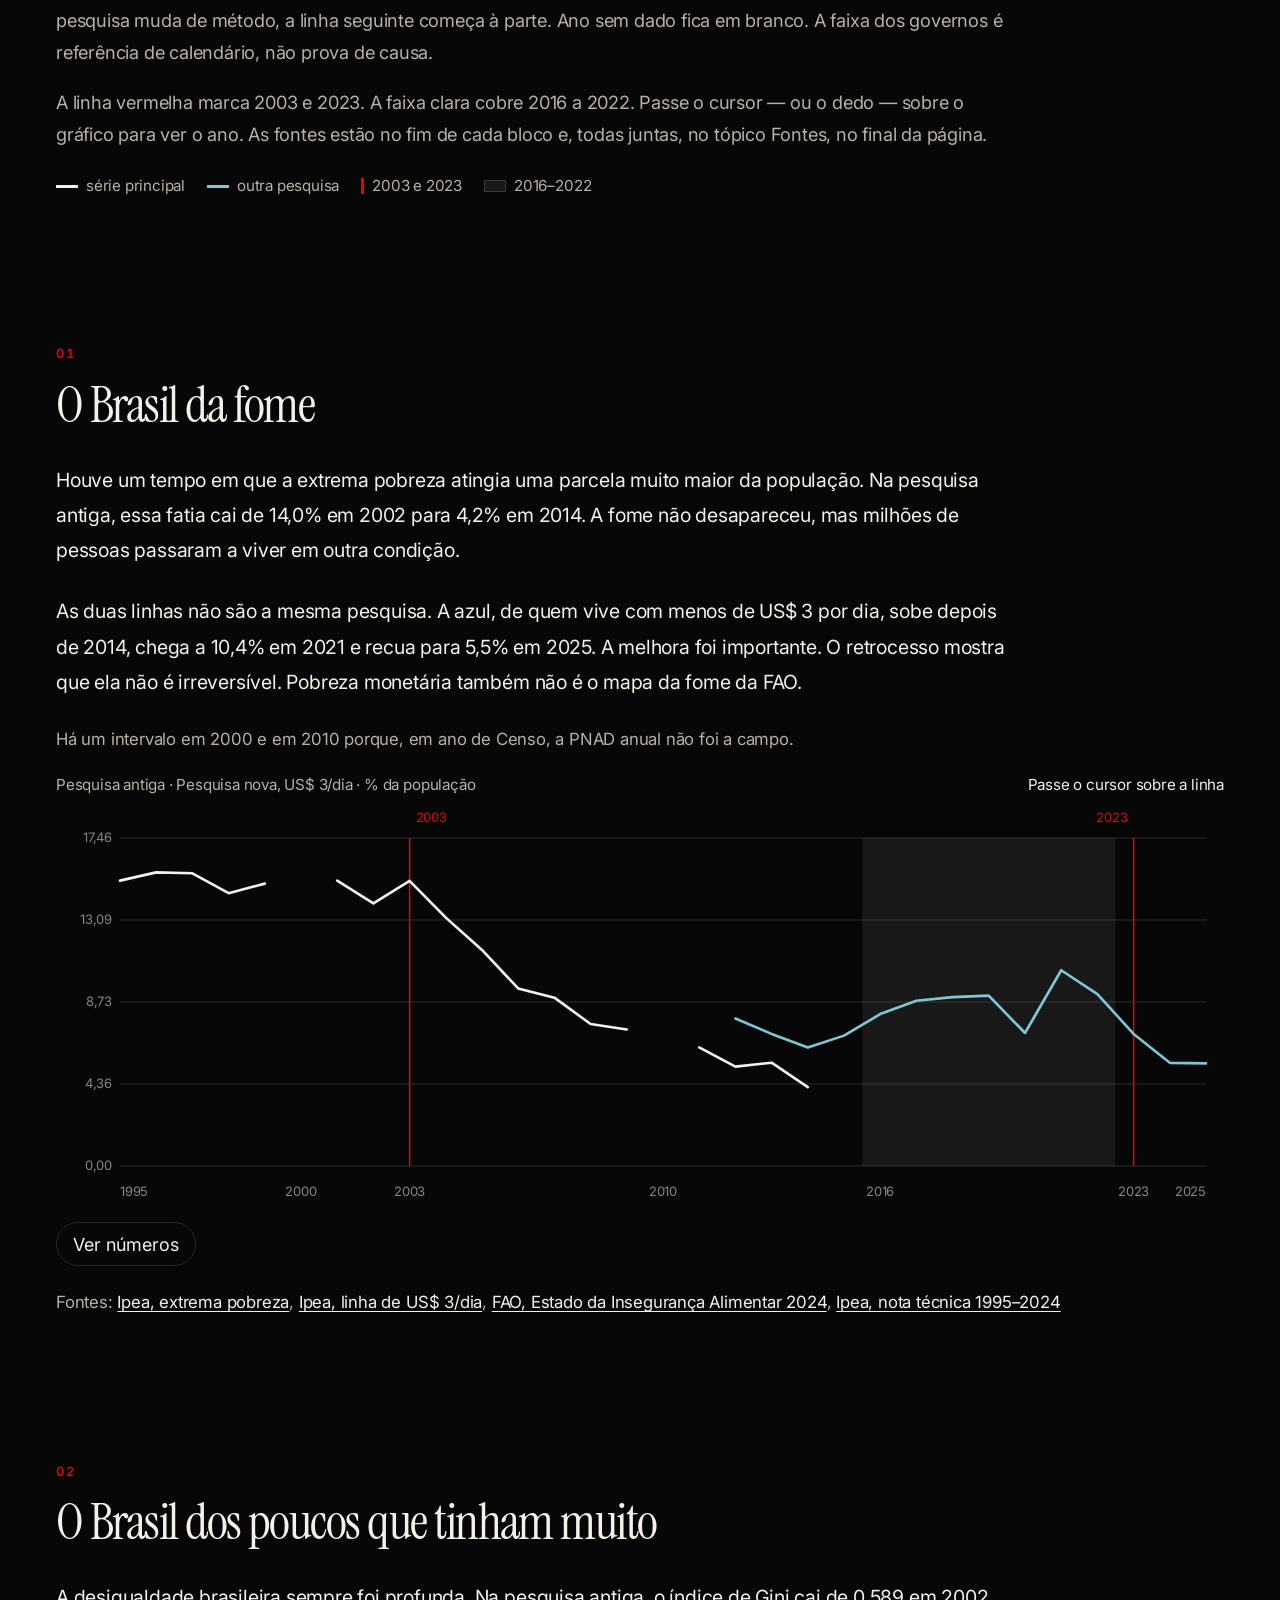
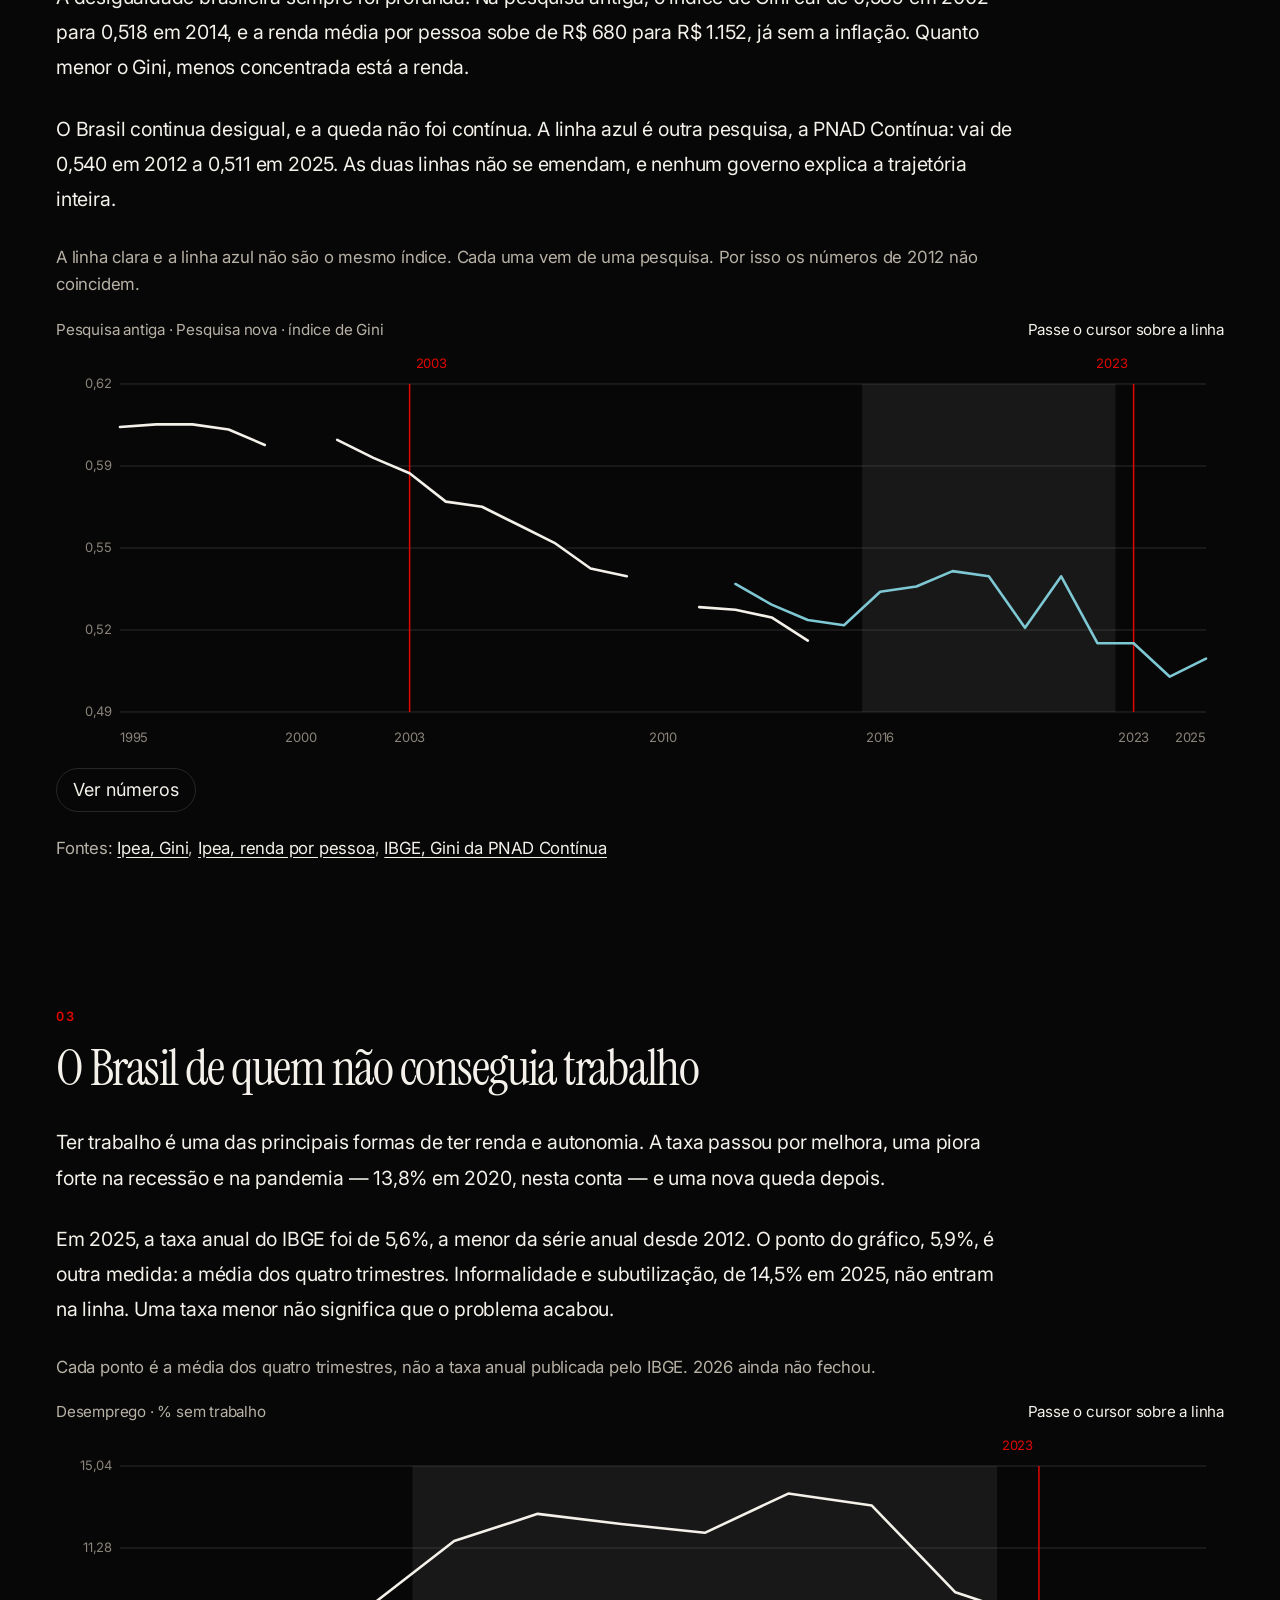
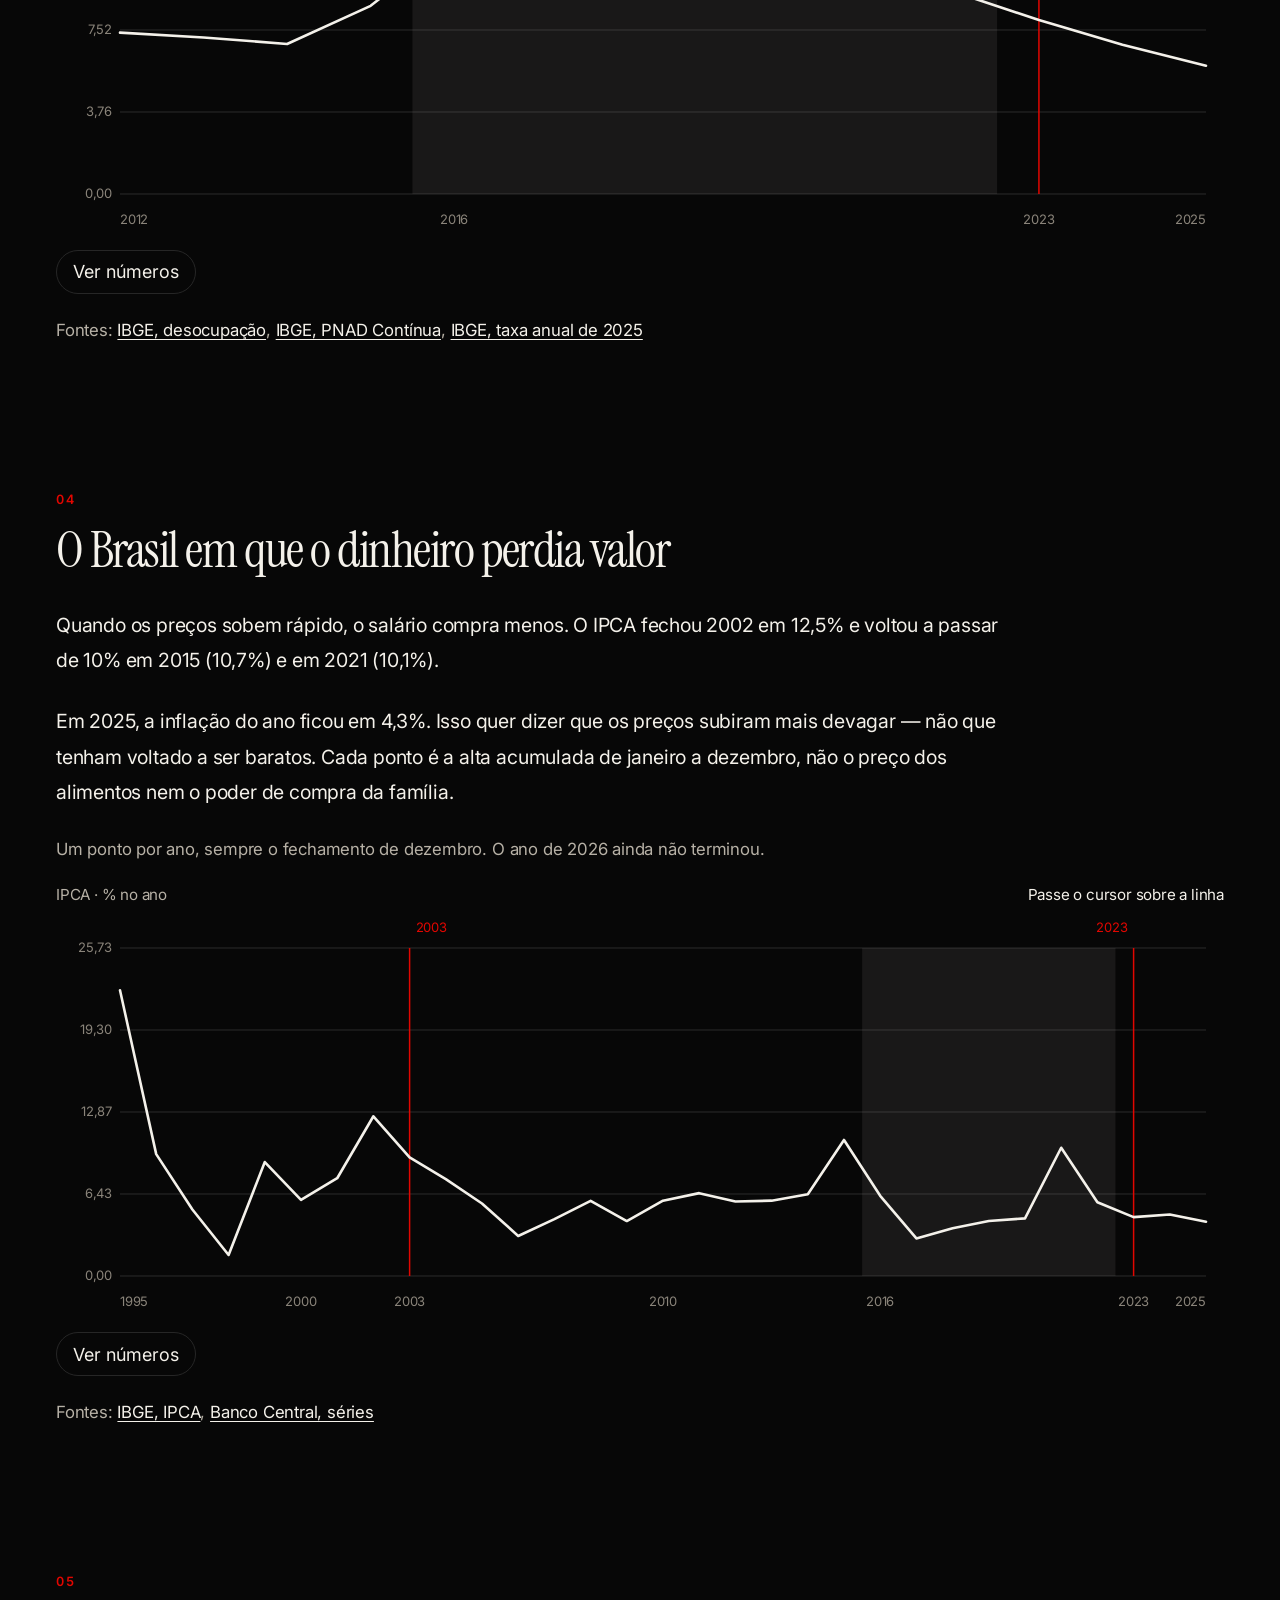
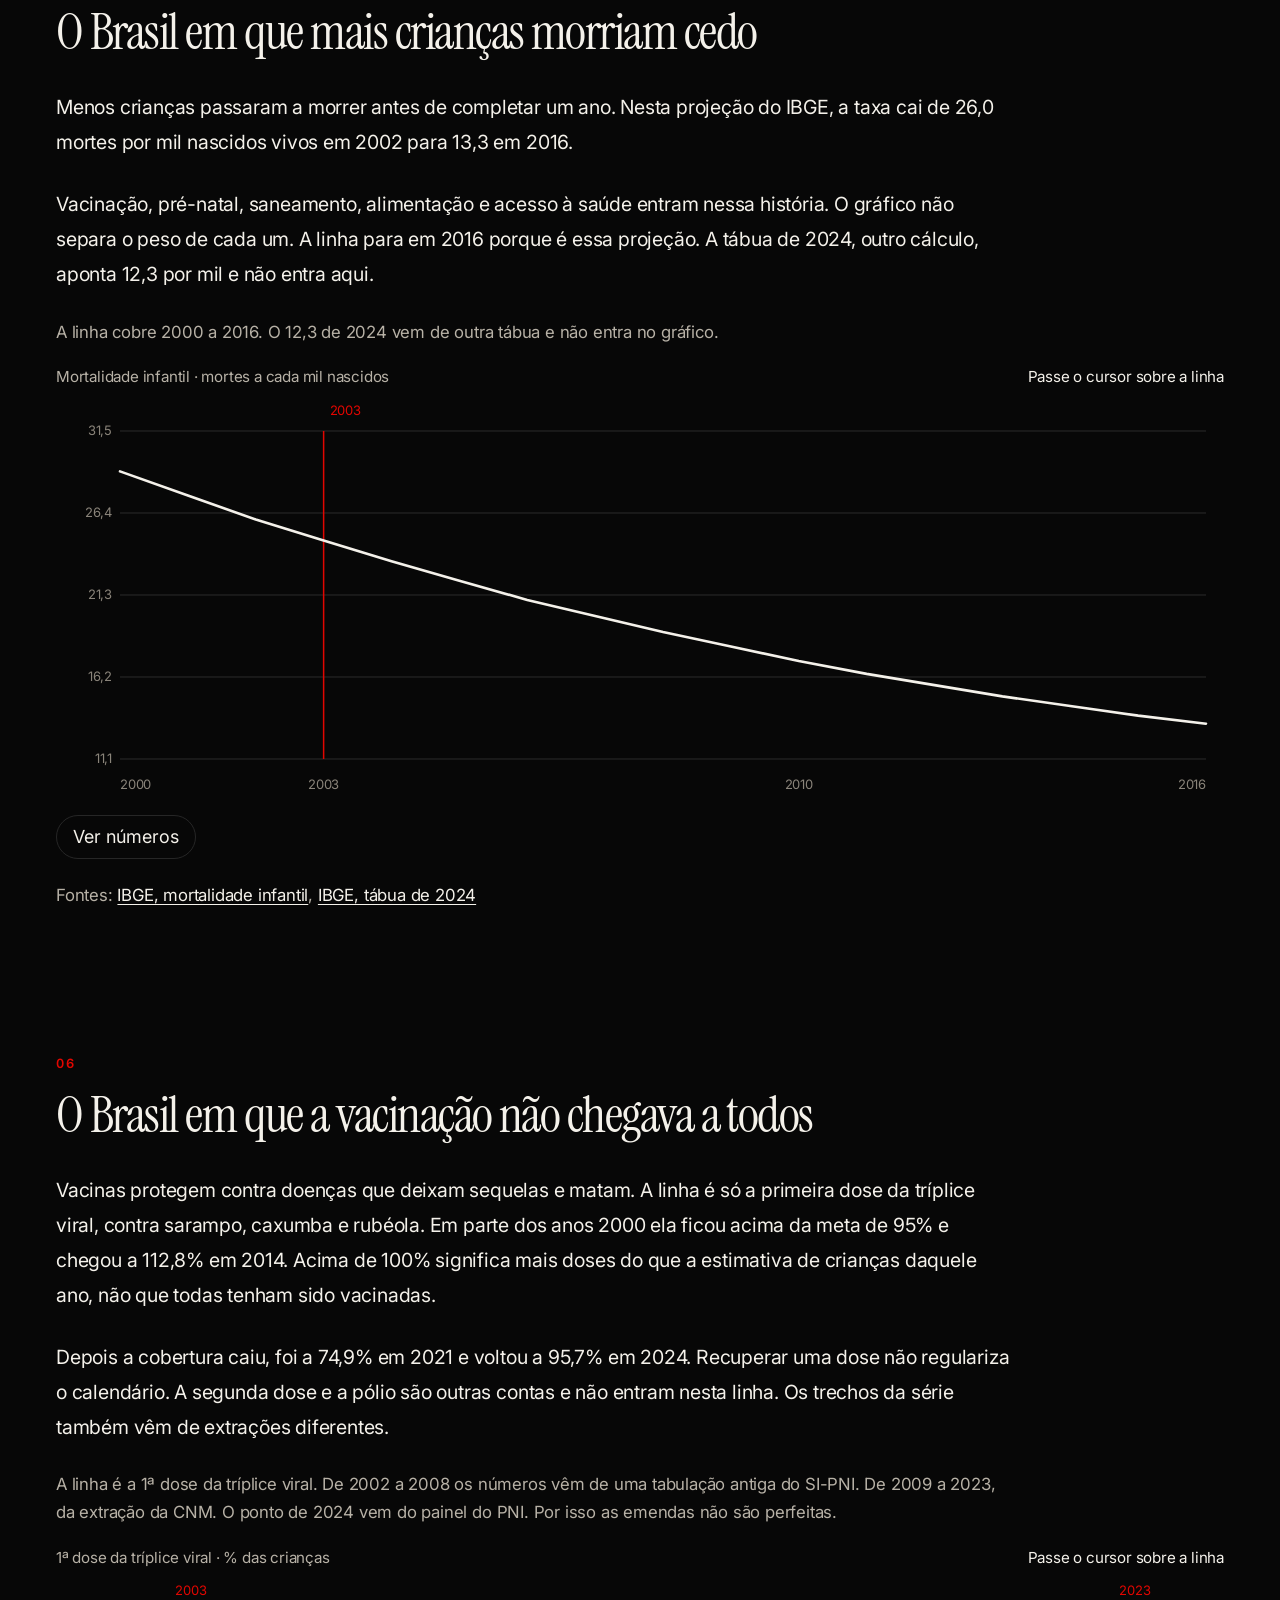
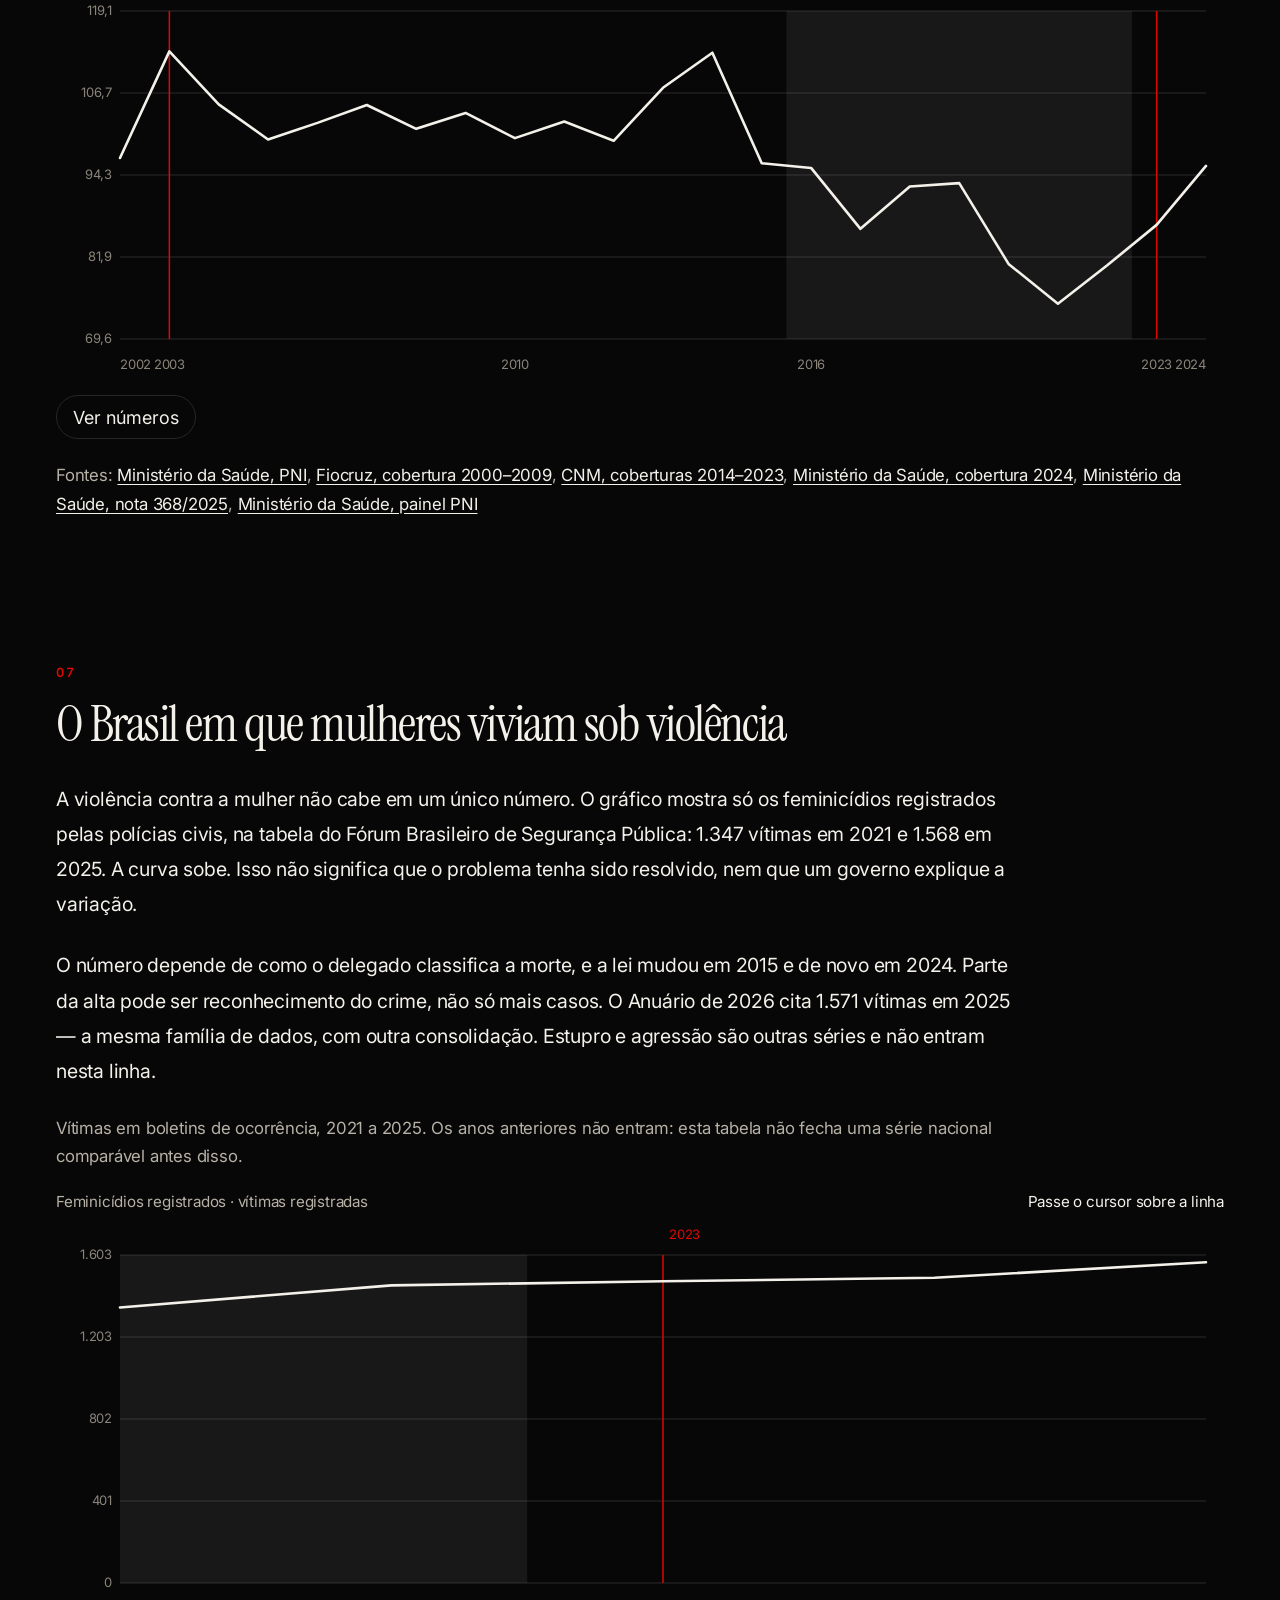
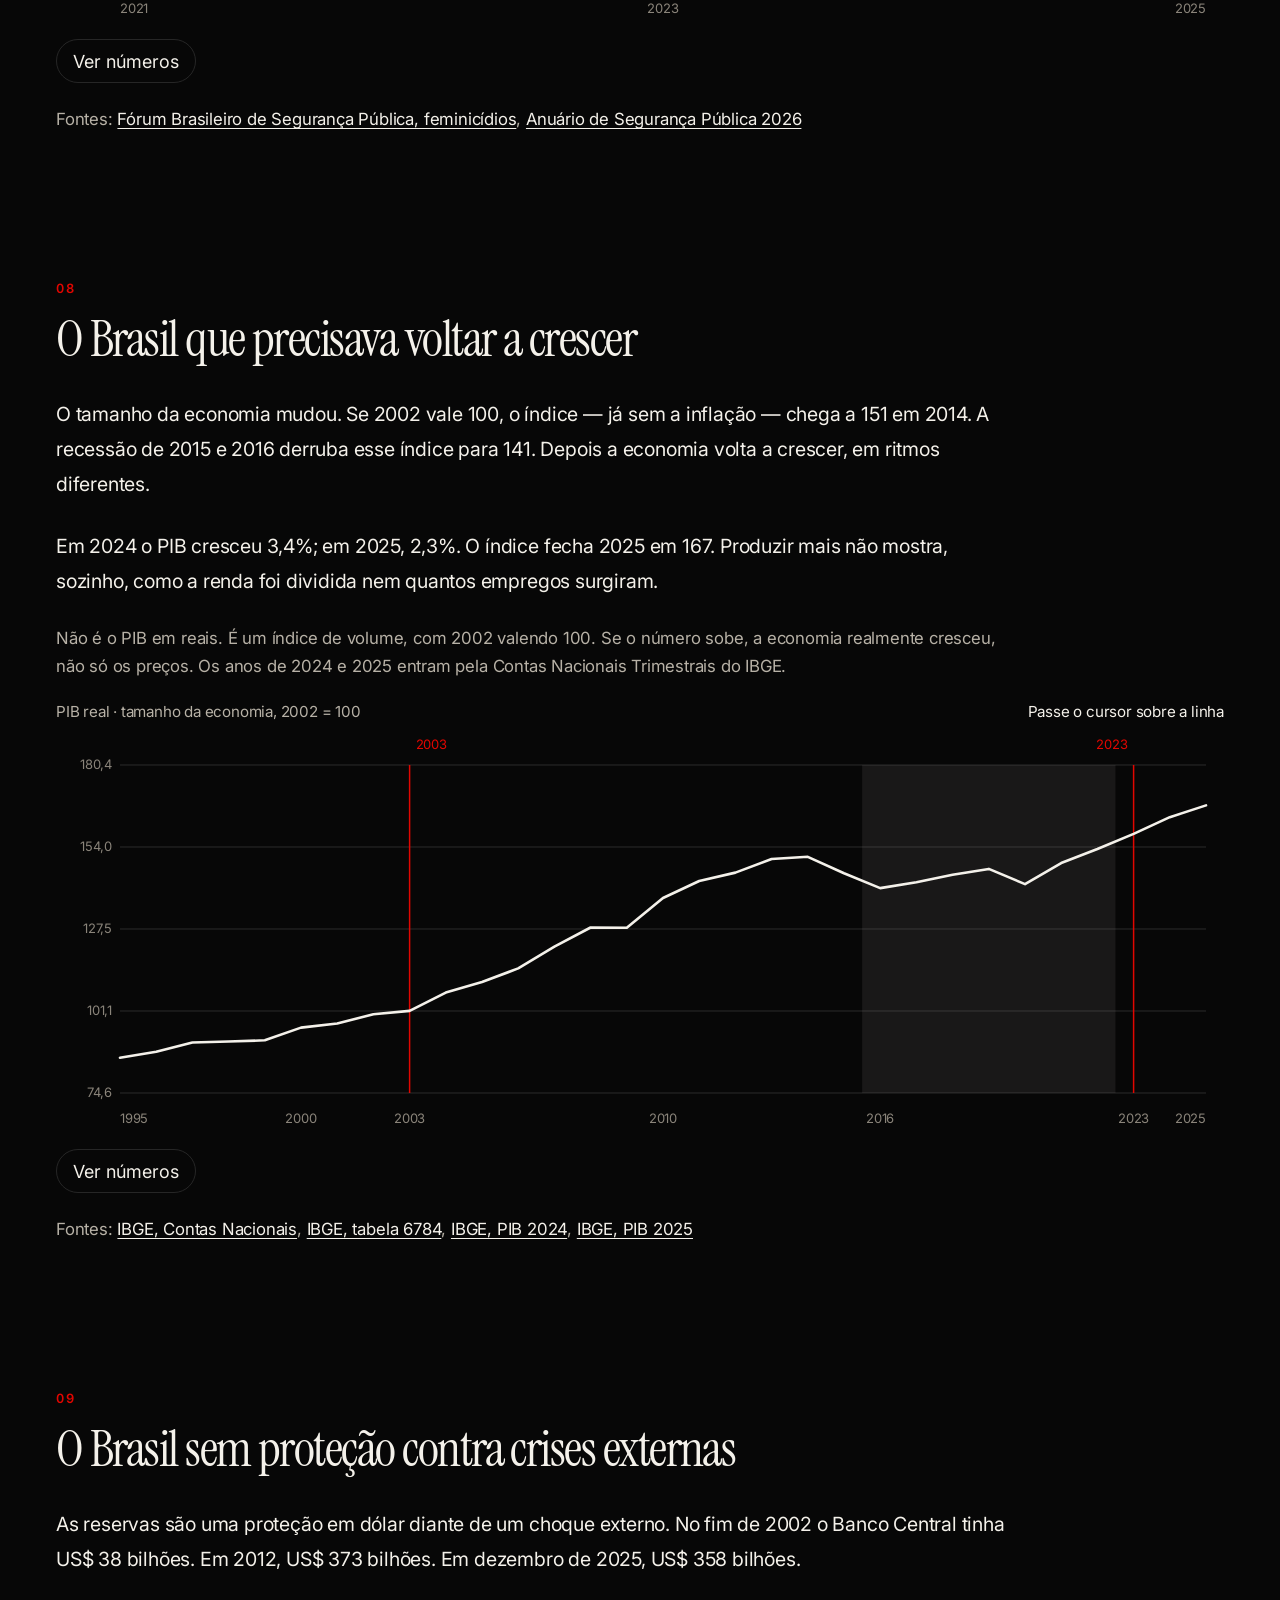
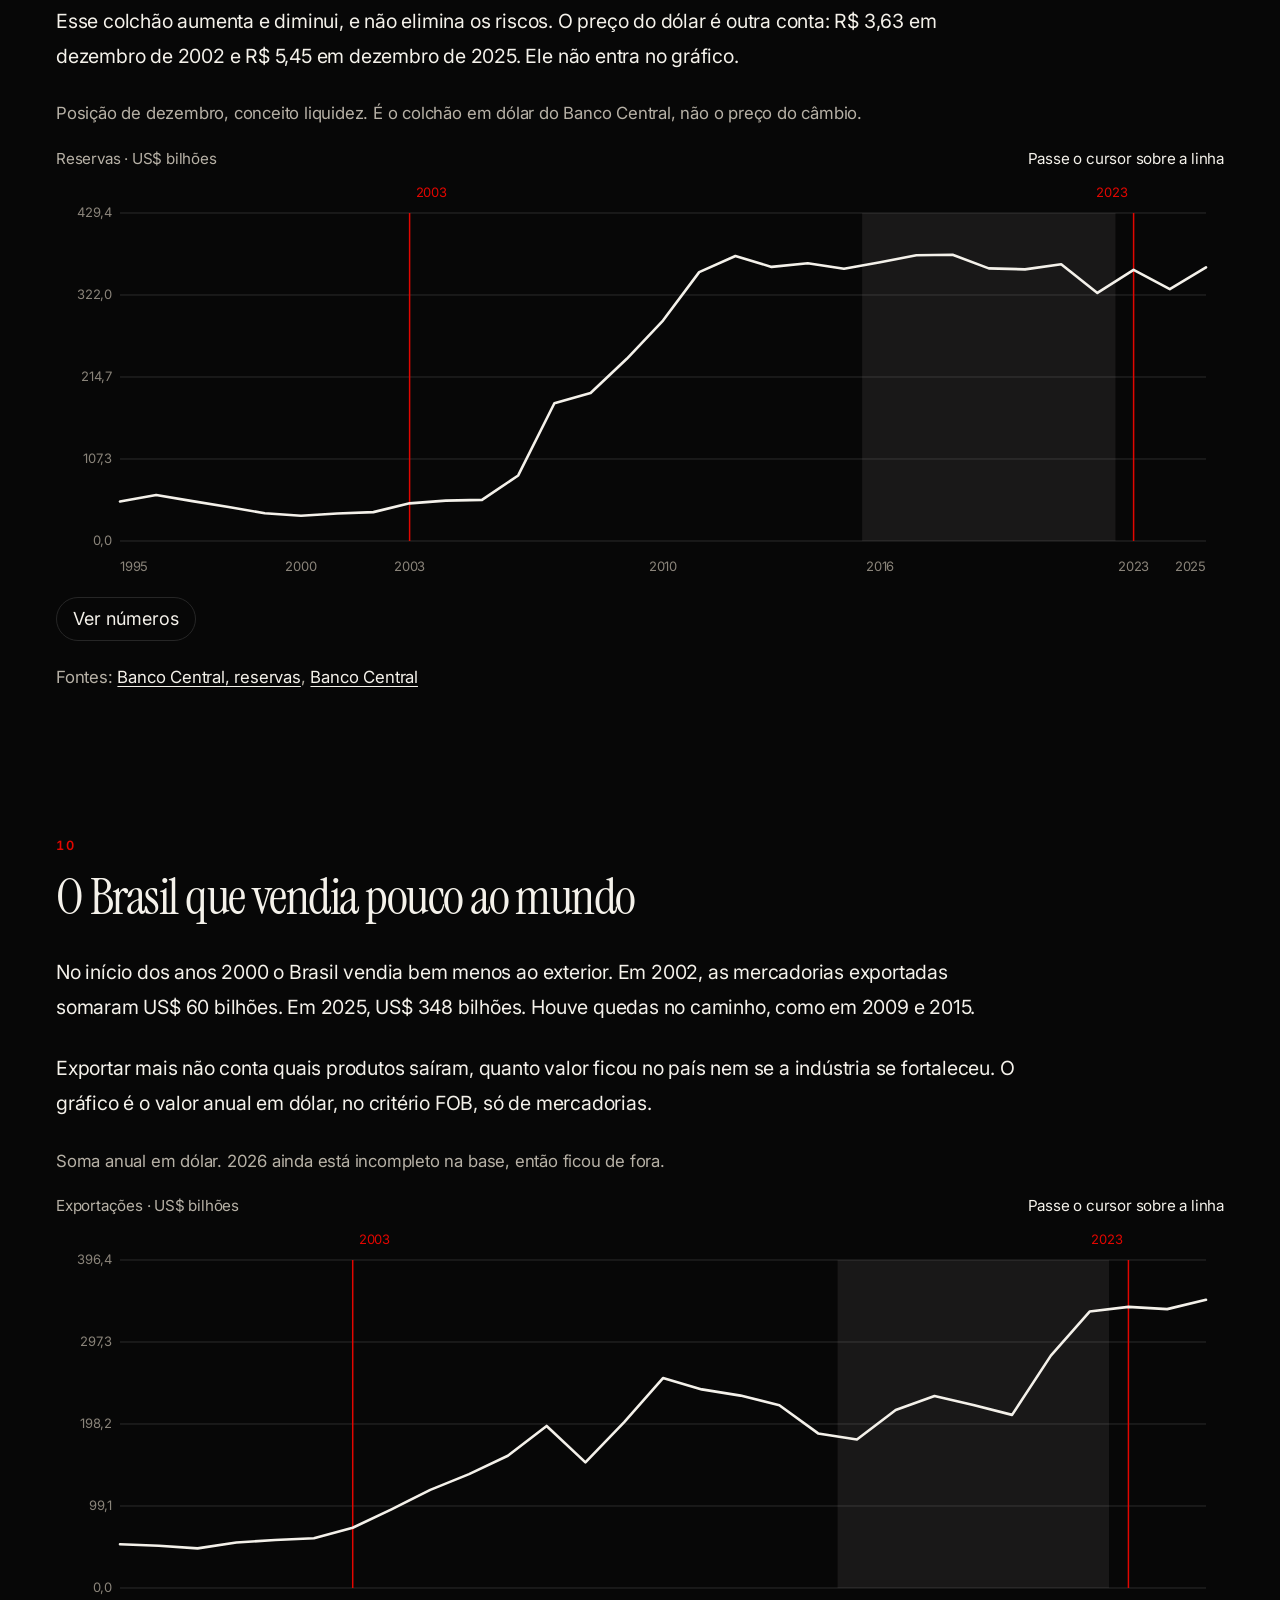
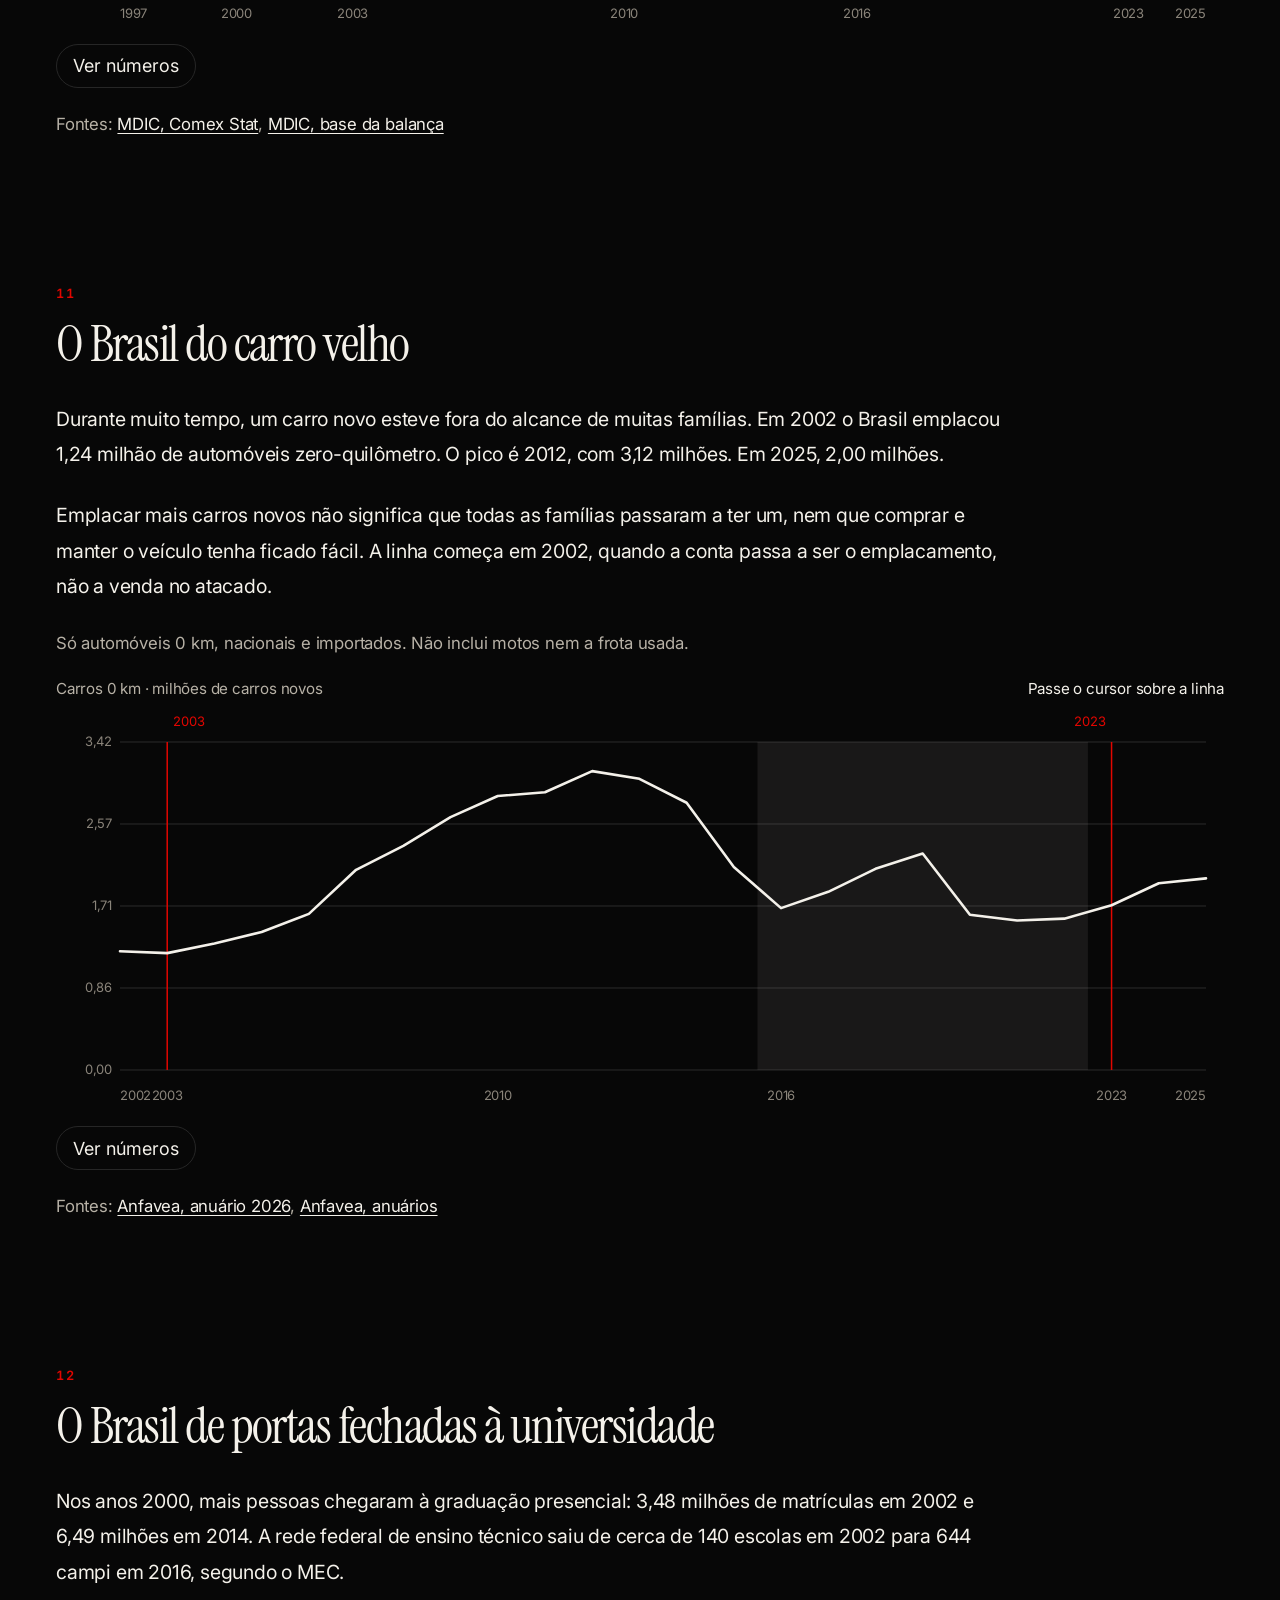
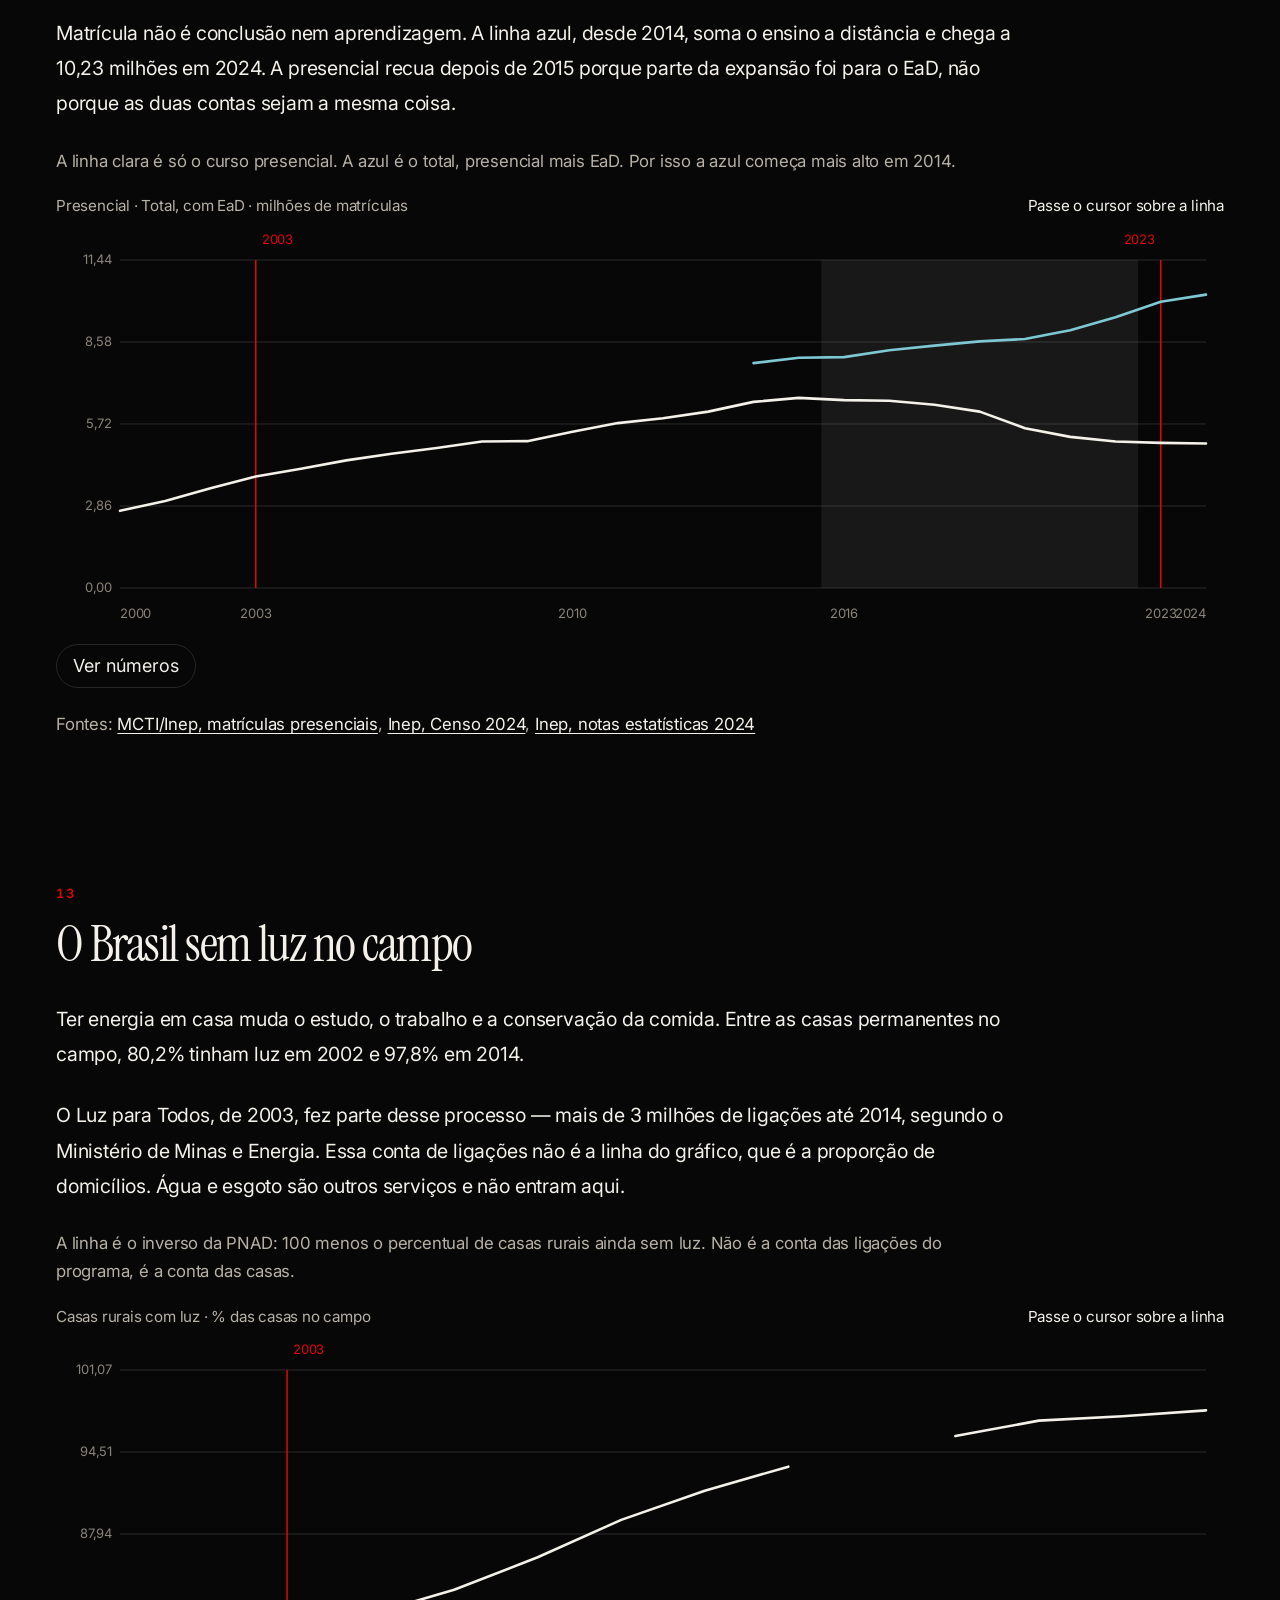
==== commit 3c548911: "feat v1" ====
--- a/index.html
+++ b/index.html
@@ -4,7 +4,8 @@
   <meta charset="utf-8">
   <meta name="viewport" content="width=device-width, initial-scale=1">
   <title>O PT quebrou o Brasil</title>
-  <meta name="description" content="O Brasil da fome, da desigualdade, do desemprego. E o Brasil do PIB parado, do carro velho, da universidade fechada. Séries oficiais, ano a ano.">
+  <link rel="icon" href="favicon.svg" type="image/svg+xml">
+  <meta name="description" content="Qual Brasil? Dados oficiais sobre fome, desigualdade, trabalho, saúde e economia — o que mudou, o que voltou e o que permanece.">
   <link rel="preconnect" href="https://fonts.googleapis.com">
   <link rel="preconnect" href="https://fonts.gstatic.com" crossorigin>
   <link href="https://fonts.googleapis.com/css2?family=Instrument+Serif:ital@0;1&family=Inter:ital,wght@0,400;0,500;0,600;0,700;1,400&display=swap" rel="stylesheet">
@@ -12,7 +13,7 @@
 </head>
 <body>
   <a class="skip" href="#conteudo">Ir para o conteúdo</a>
-  <div class="progress" id="progress" aria-hidden="true"></div>
+  <div class="topic-progress" id="progress" aria-hidden="true"></div>
   <header class="topbar" id="topbar">
     <button type="button" class="menu-button" id="abrir-topicos" aria-expanded="false" aria-controls="topicos">Tópicos</button>
     <p class="brand-bar">O PT quebrou o Brasil</p>
@@ -29,32 +30,31 @@
   <main id="conteudo" class="page">
     <div class="page-inner">
       <header class="hero">
-        <p class="hero-kicker">2003 · 2023</p>
+        <p class="hero-kicker">2003 · 2026</p>
         <h1>
           <span class="line">O PT</span>
           <span class="line"><em class="quebrou">quebrou</em></span>
-          <span class="line">o Brasil</span>
+          <span class="line">o Brasil?</span>
         </h1>
-        <p class="lede">Quebrou o Brasil da fome, da desigualdade, do desemprego e da inflação. Quebrou também o Brasil do PIB parado, do carro velho e da universidade fechada.</p>
-        <ul class="hero-marks">
-          <li><strong>2003</strong> o PT assume</li>
-          <li><strong>2016–2022</strong> a faixa clara</li>
-          <li><strong>2023</strong> o PT volta</li>
-        </ul>
       </header>
-      <section class="howto reveal" aria-label="Como ler os gráficos">
-        <p>Cada bloco reúne uma série anual. A linha vermelha marca 2003 e 2023. A faixa clara cobre 2016 a 2022. Passe o cursor — ou o dedo — sobre o gráfico para ver o ano.</p>
-        <ul class="legend-key">
-          <li><span class="swatch"></span> série principal</li>
-          <li><span class="swatch b"></span> outra pesquisa</li>
-          <li><span class="swatch mark"></span> 2003 e 2023</li>
-          <li><span class="swatch band"></span> 2016–2022</li>
-        </ul>
-      </section>
+      <article id="qual-brasil" class="reveal">
+        <h2>Depende, qual Brasil?</h2>
+        <p class="leitura">O Brasil que conhecemos hoje não é o mesmo Brasil de algumas décadas atrás. Houve um tempo em que a pobreza extrema atingia uma parcela muito maior da população, a desigualdade era ainda mais elevada e milhões de brasileiros tinham menos acesso à educação, à saúde e a oportunidades de trabalho.</p>
+        <p class="leitura">Ao longo dos anos, o país mudou. Alguns desses problemas diminuíram. Outros persistiram, voltaram a crescer ou assumiram novas formas. Quando alguém diz que “o PT quebrou o Brasil”, a pergunta deste site é outra: qual Brasil foi quebrado?</p>
+        <p class="leitura">Os blocos reúnem séries de instituições oficiais. Não dizem que tudo melhorou, nem que um partido explica cada número. Mostram de onde o país veio, o que mudou e o que ainda está em aberto. Talvez o Brasil que tenha sido quebrado não seja aquele que você imaginou.</p>
+        <section class="howto" aria-label="Como ler os gráficos">
+          <p>Cada bloco é uma série anual, com o ponto de partida, os anos de alta e de queda e o dado mais recente. Quando a pesquisa muda de método, a linha seguinte começa à parte. Ano sem dado fica em branco. A faixa dos governos é referência de calendário, não prova de causa.</p>
+          <p>A linha vermelha marca 2003 e 2023. A faixa clara cobre 2016 a 2022. Passe o cursor — ou o dedo — sobre o gráfico para ver o ano. As fontes estão no fim de cada bloco e, todas juntas, no tópico Fontes, no final da página.</p>
+          <ul class="legend-key">
+            <li><span class="swatch"></span> série principal</li>
+            <li><span class="swatch b"></span> outra pesquisa</li>
+            <li><span class="swatch mark"></span> 2003 e 2023</li>
+            <li><span class="swatch band"></span> 2016–2022</li>
+          </ul>
+        </section>
+      </article>
       <div id="capitulos"></div>
       <footer class="reveal">
-        <h2>Como ler</h2>
-        <p>Os gráficos usam séries oficiais. Um governo não é a única causa de um número nacional. Quando a pesquisa muda de método, as linhas ficam separadas. Ano sem dado aparece como interrupção, não como estimativa.</p>
         <section id="fontes">
           <h2>Todas as fontes</h2>
           <ul class="sources" id="lista-fontes"></ul>
--- a/css/styles.css
+++ b/css/styles.css
@@ -13,9 +13,9 @@
   --serif: "Instrument Serif", Georgia, serif;
   --sans: Inter, "Segoe UI", system-ui, sans-serif;
   --pad: 24px;
-  --max: 48rem;
-  --chart: 64rem;
-  --page: 72rem;
+  --max: 52rem;
+  --chart: 70rem;
+  --page: 80rem;
   --topbar: 56px;
 }
 
@@ -65,7 +65,7 @@
 
 .skip:focus { top: 12px; }
 
-.progress {
+.topic-progress {
   position: fixed;
   top: 0;
   left: 0;
@@ -73,8 +73,9 @@
   width: 0;
   background: var(--red);
   z-index: 12;
-  transform-origin: left;
-  transition: width 0.12s linear;
+  transform-origin: left center;
+  transition: width 0.14s linear;
+  pointer-events: none;
 }
 
 .topbar {
@@ -88,10 +89,7 @@
   padding: 0 var(--pad);
   background: rgba(7, 7, 7, 0.86);
   backdrop-filter: blur(12px);
-  border-bottom: 1px solid transparent;
-}
-
-.topbar.is-solid { border-bottom-color: var(--line); }
+}
 
 .brand-bar {
   margin: 0;
@@ -207,9 +205,9 @@
   margin: 0;
   font-family: var(--serif);
   font-weight: 400;
-  font-size: clamp(3.4rem, 16vw, 5.4rem);
-  line-height: 0.92;
-  letter-spacing: -0.04em;
+  font-size: clamp(5.33rem, 23.4vw, 8.32rem);
+  line-height: 0.88;
+  letter-spacing: -0.045em;
 }
 
 .hero h1 .line { display: block; }
@@ -235,43 +233,17 @@
   pointer-events: none;
 }
 
-.lede {
-  max-width: 36rem;
-  margin: 40px 0 0;
-  font-size: 1.2rem;
-  line-height: 1.65;
-  animation: rise 0.9s 0.25s cubic-bezier(0.22, 1, 0.36, 1) both;
-}
-
-.hero-marks {
-  display: flex;
-  flex-direction: column;
-  gap: 10px;
-  margin: 36px 0 0;
-  padding: 0;
-  list-style: none;
-  color: var(--muted);
-  font-size: 0.98rem;
-  animation: rise 0.9s 0.4s cubic-bezier(0.22, 1, 0.36, 1) both;
-}
-
-.hero-marks strong {
-  display: inline-block;
-  min-width: 7.2rem;
-  color: var(--text);
-  font-variant-numeric: tabular-nums;
-}
-
 .howto {
   max-width: var(--max);
-  margin: 64px 0 8px;
+  margin: 8px 0 0;
   padding-top: 28px;
   border-top: 1px solid var(--line);
   color: var(--muted);
   line-height: 1.7;
 }
 
-.howto p { margin: 0; }
+.howto p { margin: 0 0 1em; }
+.howto p:last-of-type { margin-bottom: 0; }
 
 .legend-key {
   display: flex;
@@ -309,7 +281,6 @@
 article {
   padding-top: 56px;
   margin-top: 40px;
-  border-top: 1px solid var(--line);
   scroll-margin-top: 72px;
 }
 
@@ -323,6 +294,11 @@
 
 .reveal.is-in {
   opacity: 1;
+  transform: none;
+}
+
+.reveal.is-in.is-out {
+  opacity: 0.12;
   transform: none;
 }
 
@@ -489,9 +465,9 @@
 @media (min-width: 900px) {
   :root {
     --pad: 48px;
-    --max: 52rem;
-    --chart: 70rem;
-    --page: 78rem;
+    --max: 60rem;
+    --chart: 84rem;
+    --page: 94rem;
     --topbar: 52px;
   }
 
@@ -512,7 +488,7 @@
     backdrop-filter: none;
     opacity: 0;
     pointer-events: none;
-    transition: background 0.35s ease, border-color 0.35s ease;
+    transition: background 0.35s ease;
   }
 
   .topbar.is-on {
@@ -565,45 +541,25 @@
     display: flex;
     flex-direction: column;
     justify-content: center;
-    padding: 96px 0 28vh;
+    padding: 12vh 0;
   }
 
   .hero-kicker {
-    font-size: 0.85rem;
-    margin-bottom: 28px;
+    font-size: 0.9rem;
+    margin-bottom: 32px;
   }
 
   .hero h1 {
-    font-size: clamp(6.4rem, 11vw, 9.6rem);
-    max-width: 18ch;
-  }
-
-  .lede {
-    max-width: 44rem;
-    margin-top: 72px;
-    font-size: 1.38rem;
-    line-height: 1.7;
-  }
-
-  .hero-marks {
-    flex-direction: row;
-    gap: 36px;
-    margin-top: 56px;
-    font-size: 1.05rem;
-  }
-
-  .hero-marks strong {
-    display: block;
-    min-width: 0;
-    margin-bottom: 4px;
-    font-size: 1.15rem;
+    font-size: clamp(9.62rem, 17.55vw, 15.6rem);
+    max-width: 12ch;
   }
 
   .howto {
-    max-width: none;
-    margin: 8vh auto 8px;
-    padding-top: 56px;
+    max-width: var(--max);
+    margin: 12px 0 0;
+    padding-top: 36px;
     font-size: 1.14rem;
+    line-height: 1.75;
   }
 
   article {
@@ -650,37 +606,29 @@
       animation-range: exit 0% exit 55%;
     }
 
-    .reveal {
-      opacity: 1;
-      transform: none;
-      animation: reveal-in linear both;
-      animation-timeline: view();
-      animation-range: entry 0% entry 18%;
+    article.reveal.is-out,
+    footer.reveal.is-out {
+      animation: none;
     }
   }
-}
-
-@keyframes reveal-in {
-  from { opacity: 0; transform: translateY(36px); }
-  to { opacity: 1; transform: none; }
 }
 
 @media (prefers-reduced-motion: reduce) {
   html { scroll-behavior: auto; }
   .quebrou::after,
-  .lede,
-  .hero-marks,
+  .howto,
   .chart .draw,
   .hero,
   .reveal {
     animation: none;
   }
   .quebrou::after { transform: rotate(-2.2deg) scaleX(1); }
-  .reveal {
+  .reveal,
+  .reveal.is-in.is-out {
     opacity: 1;
     transform: none;
     transition: none;
   }
-  .progress { transition: none; }
+  .topic-progress { transition: none; }
   .side { transition: none; }
 }
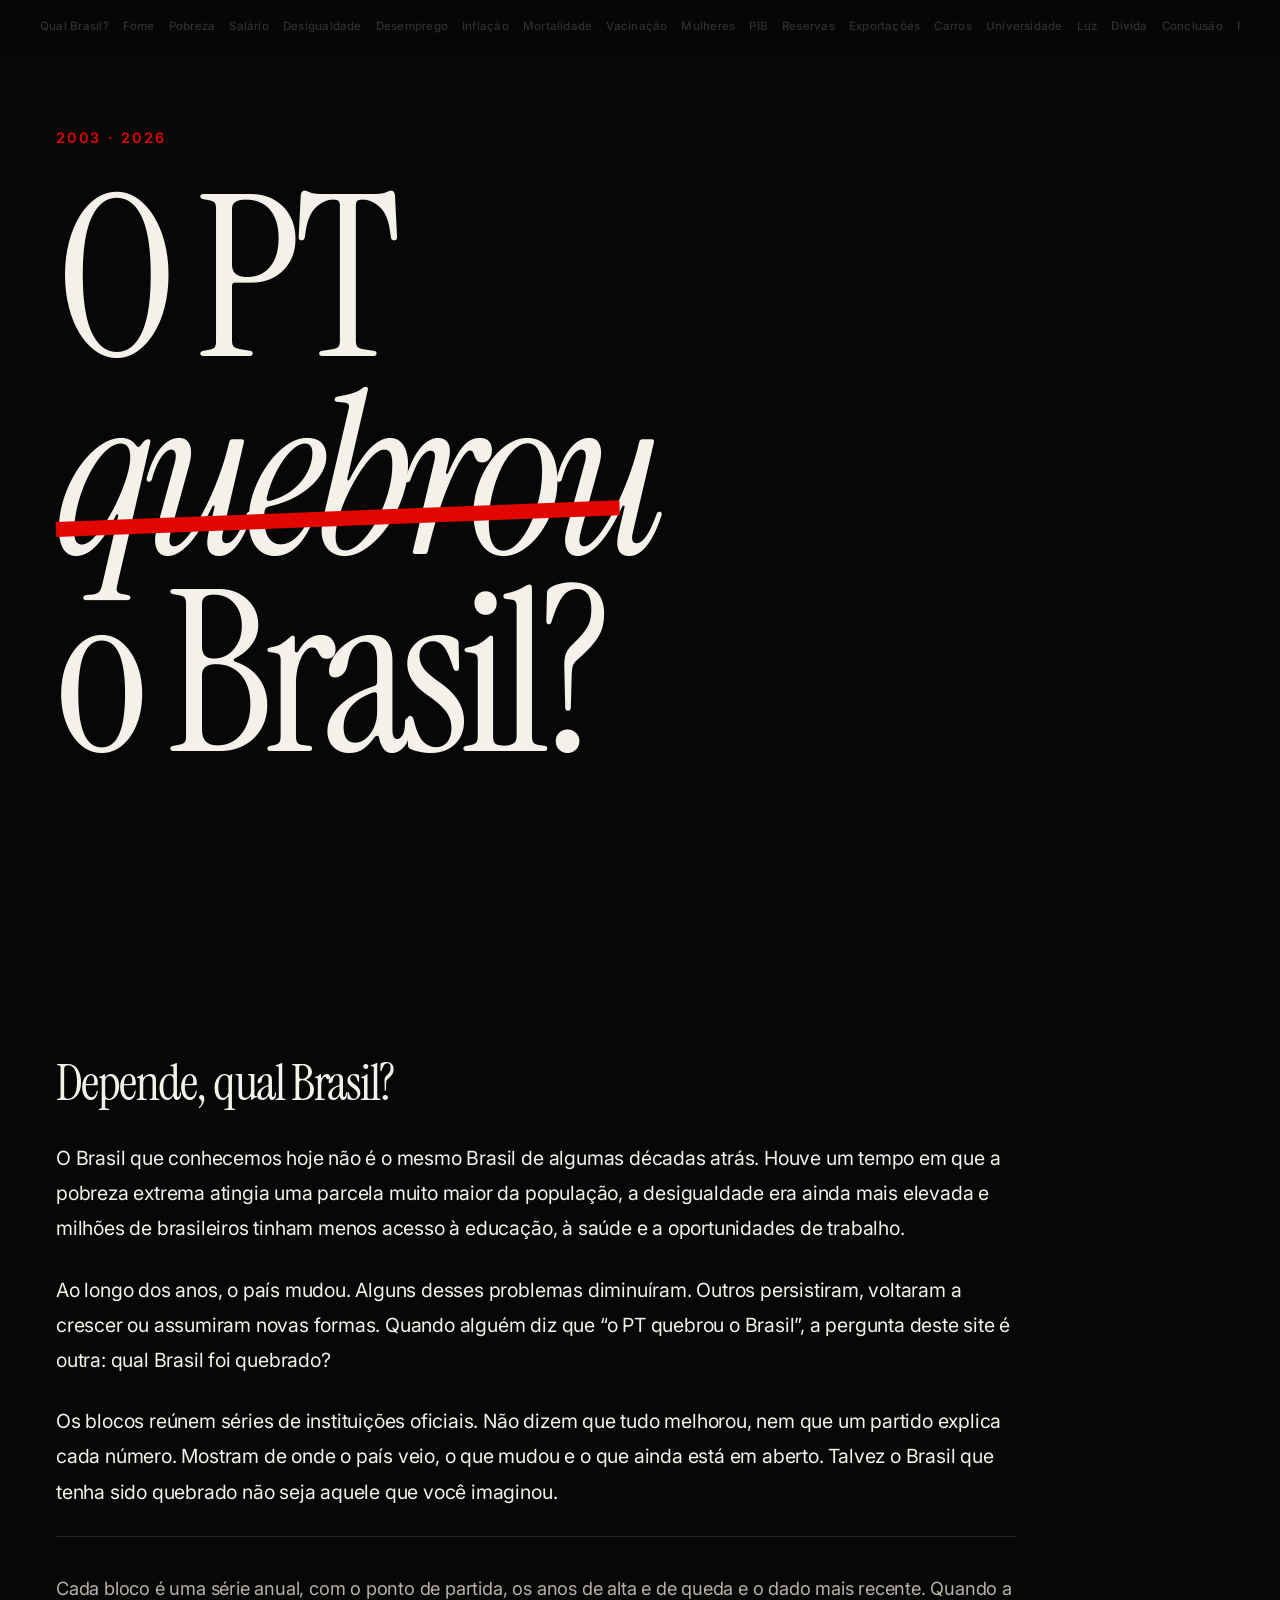
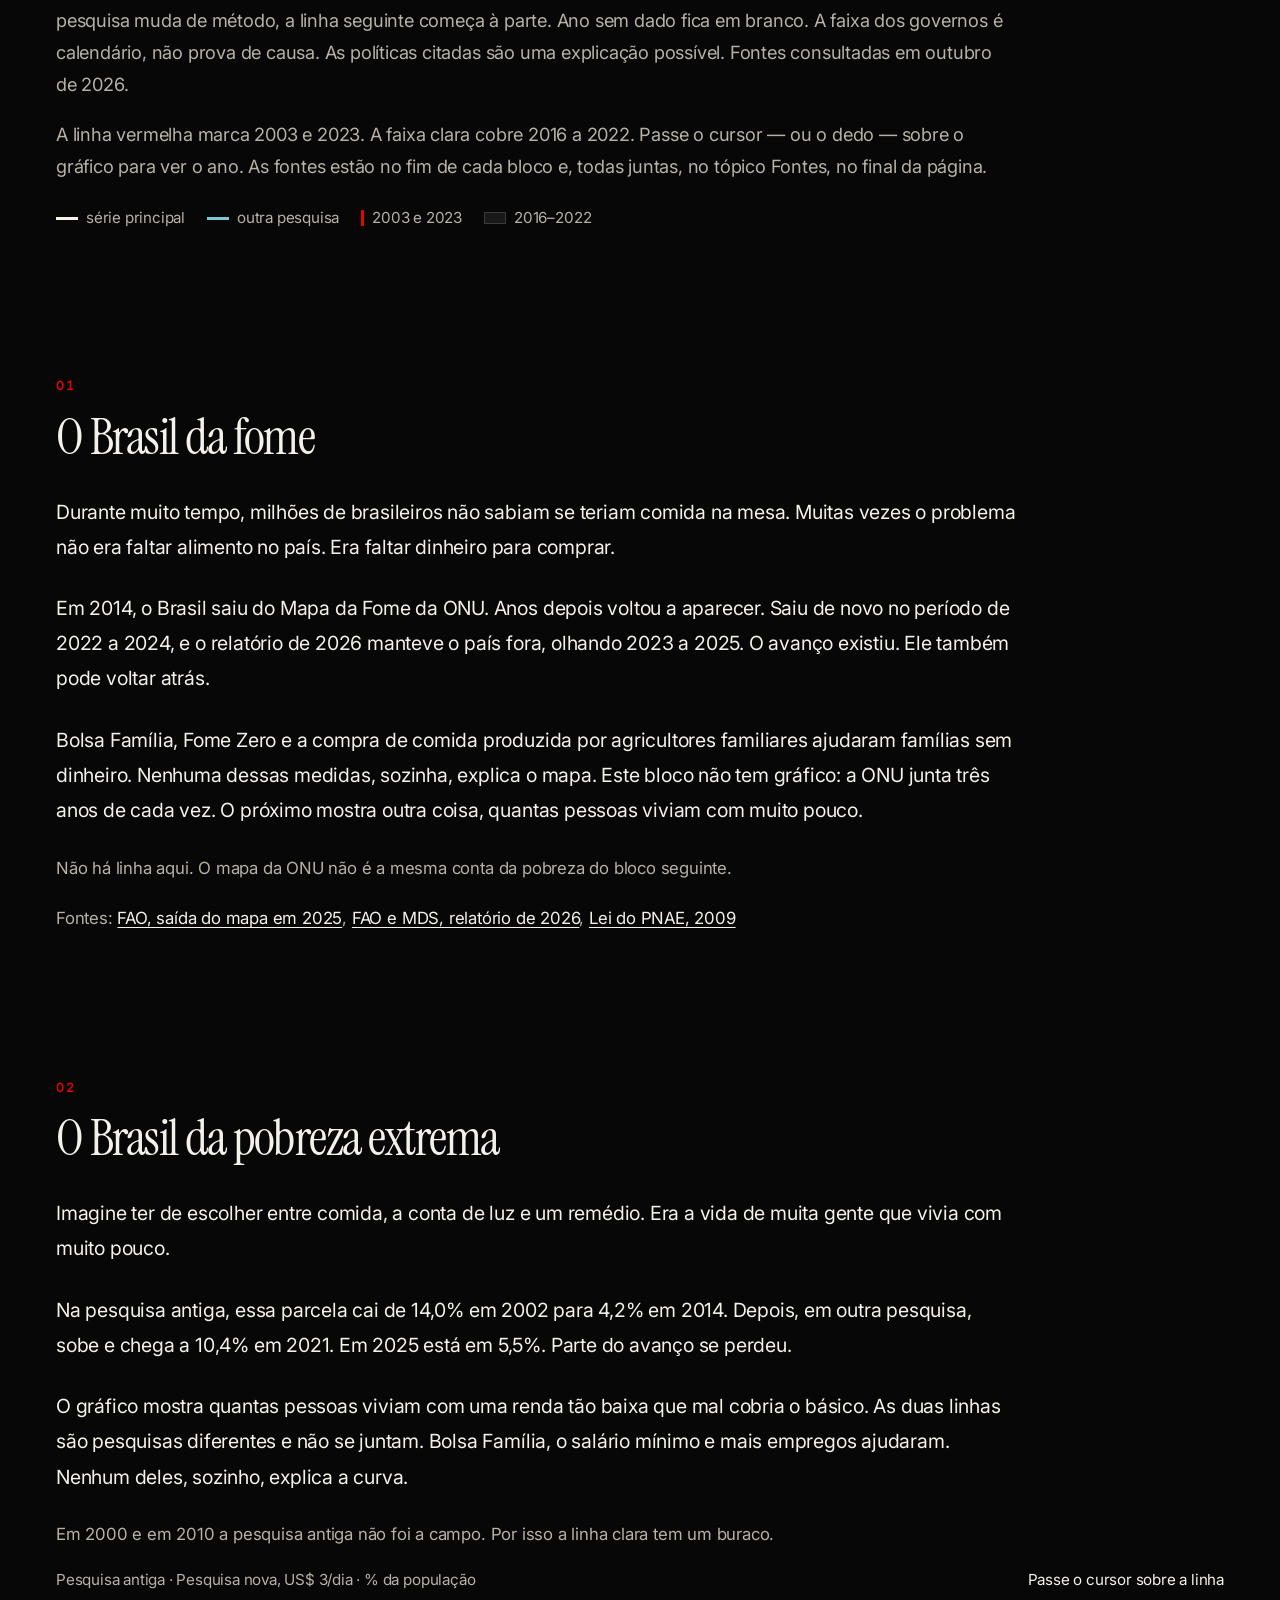
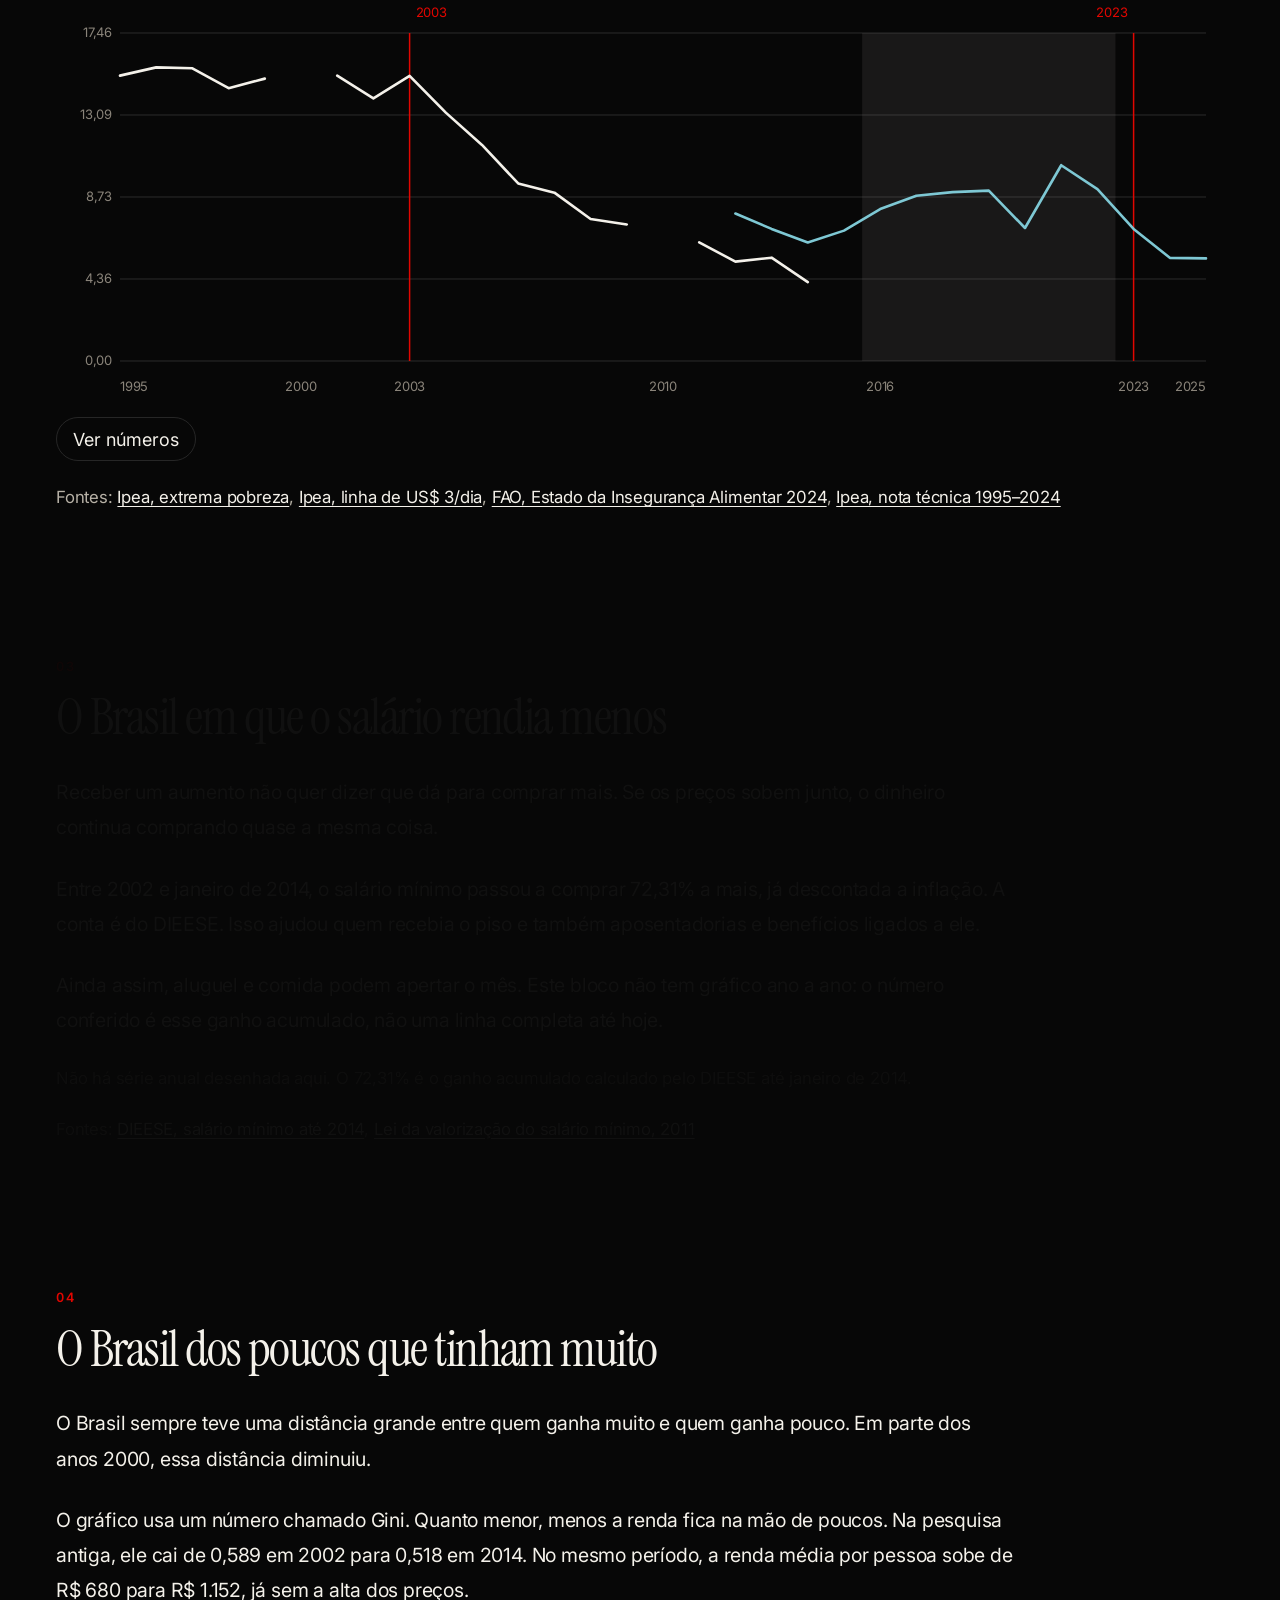
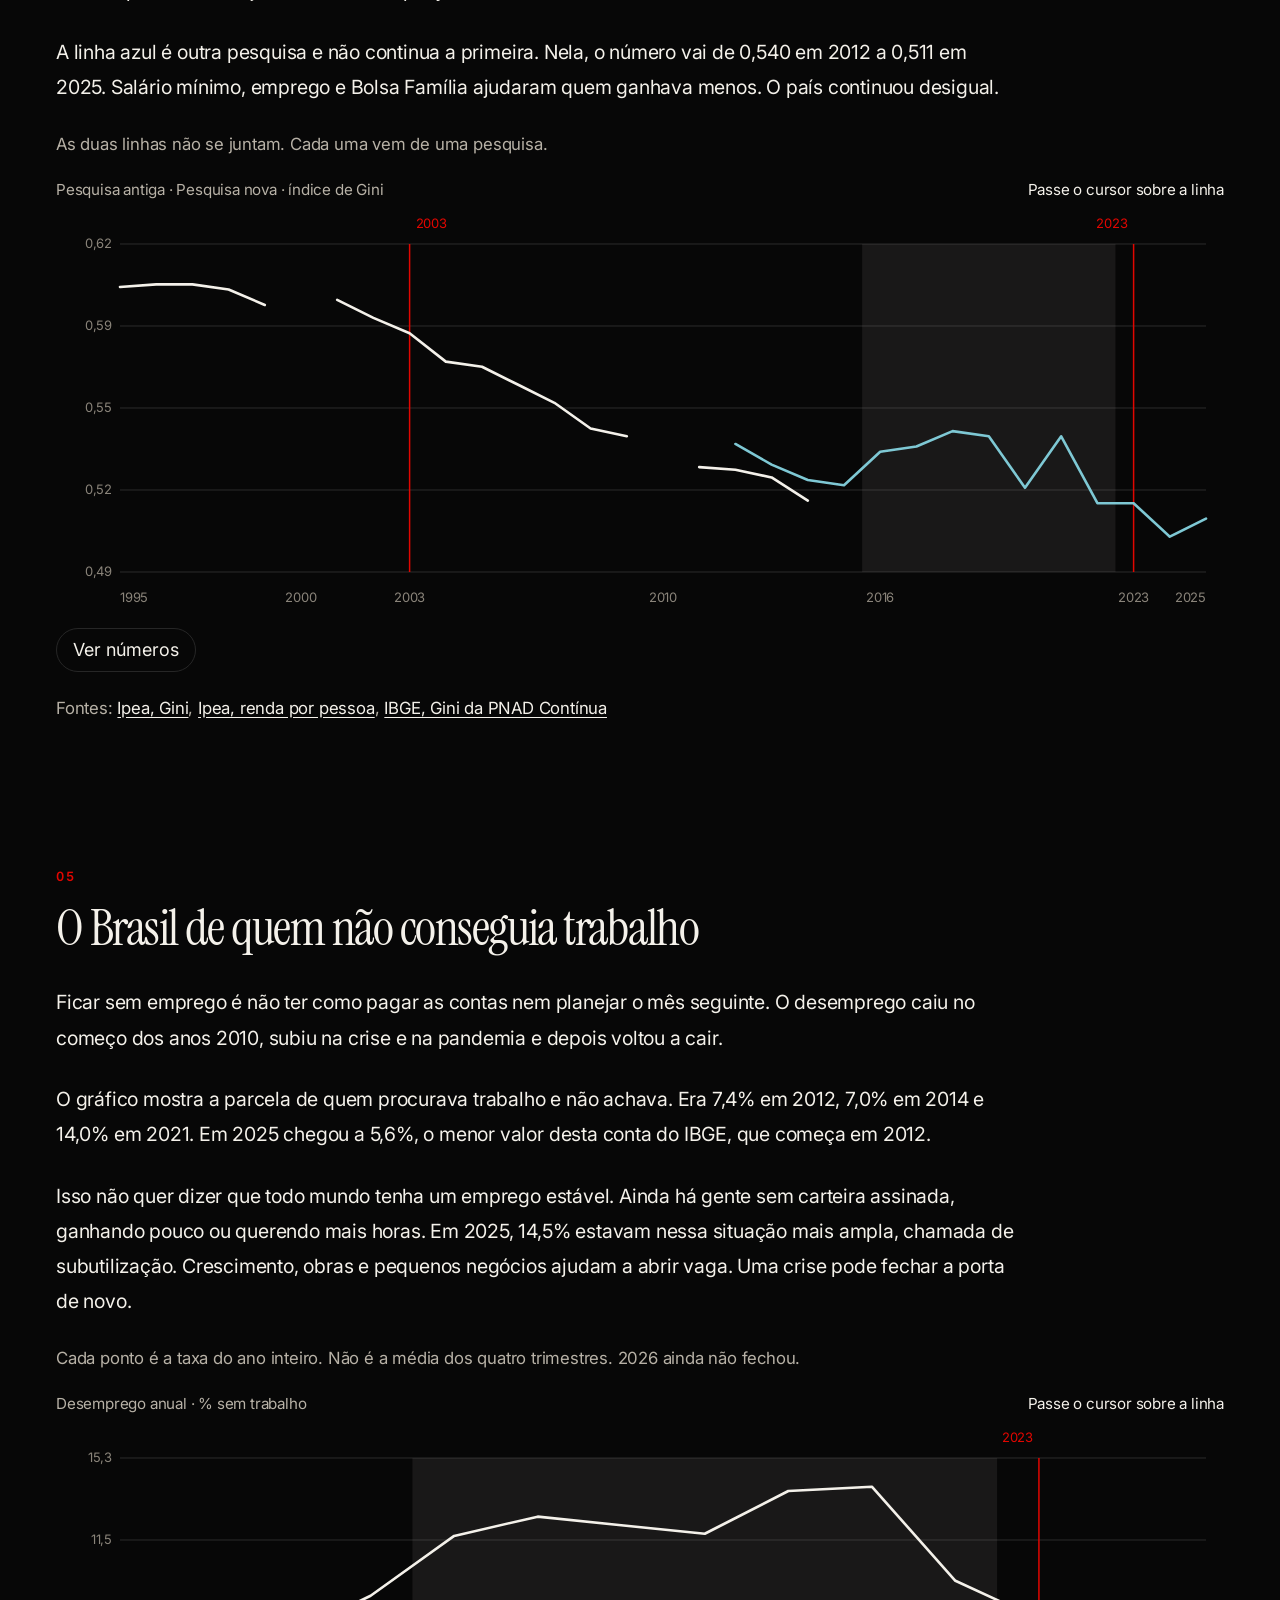
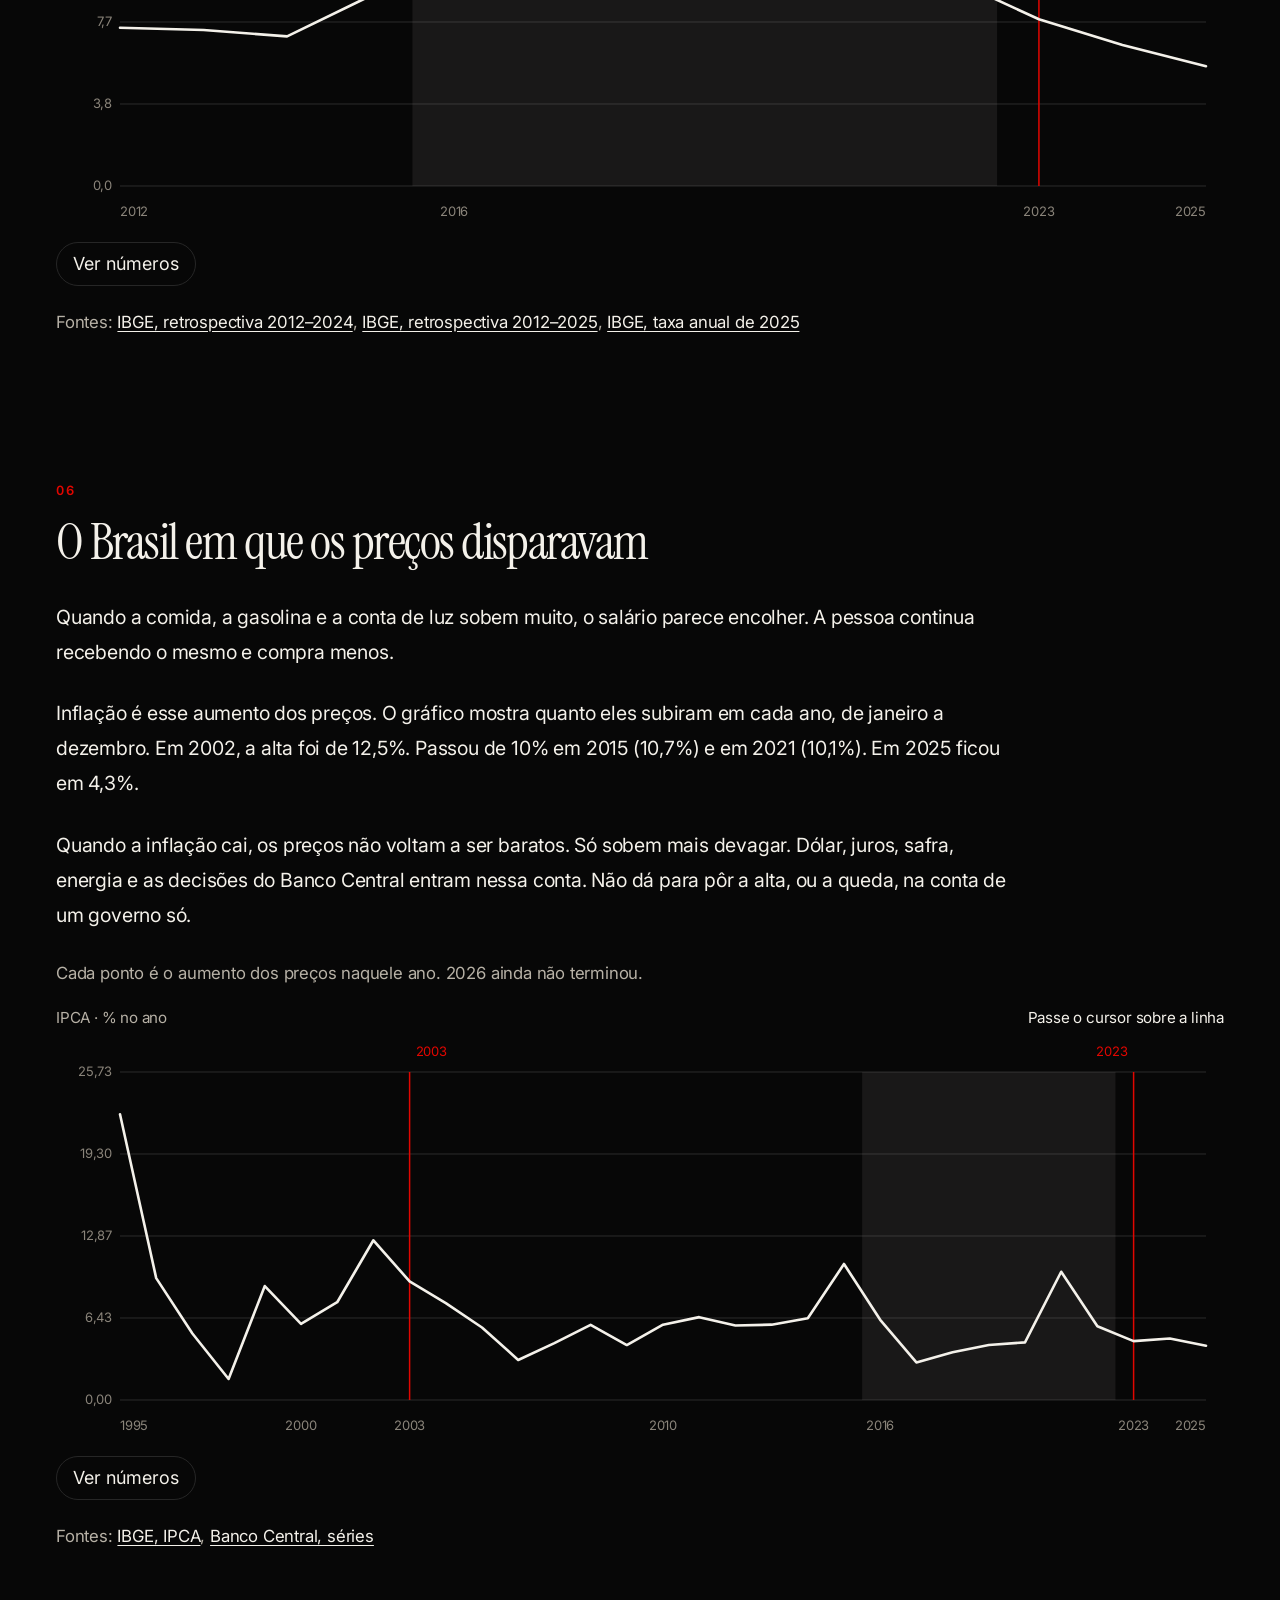
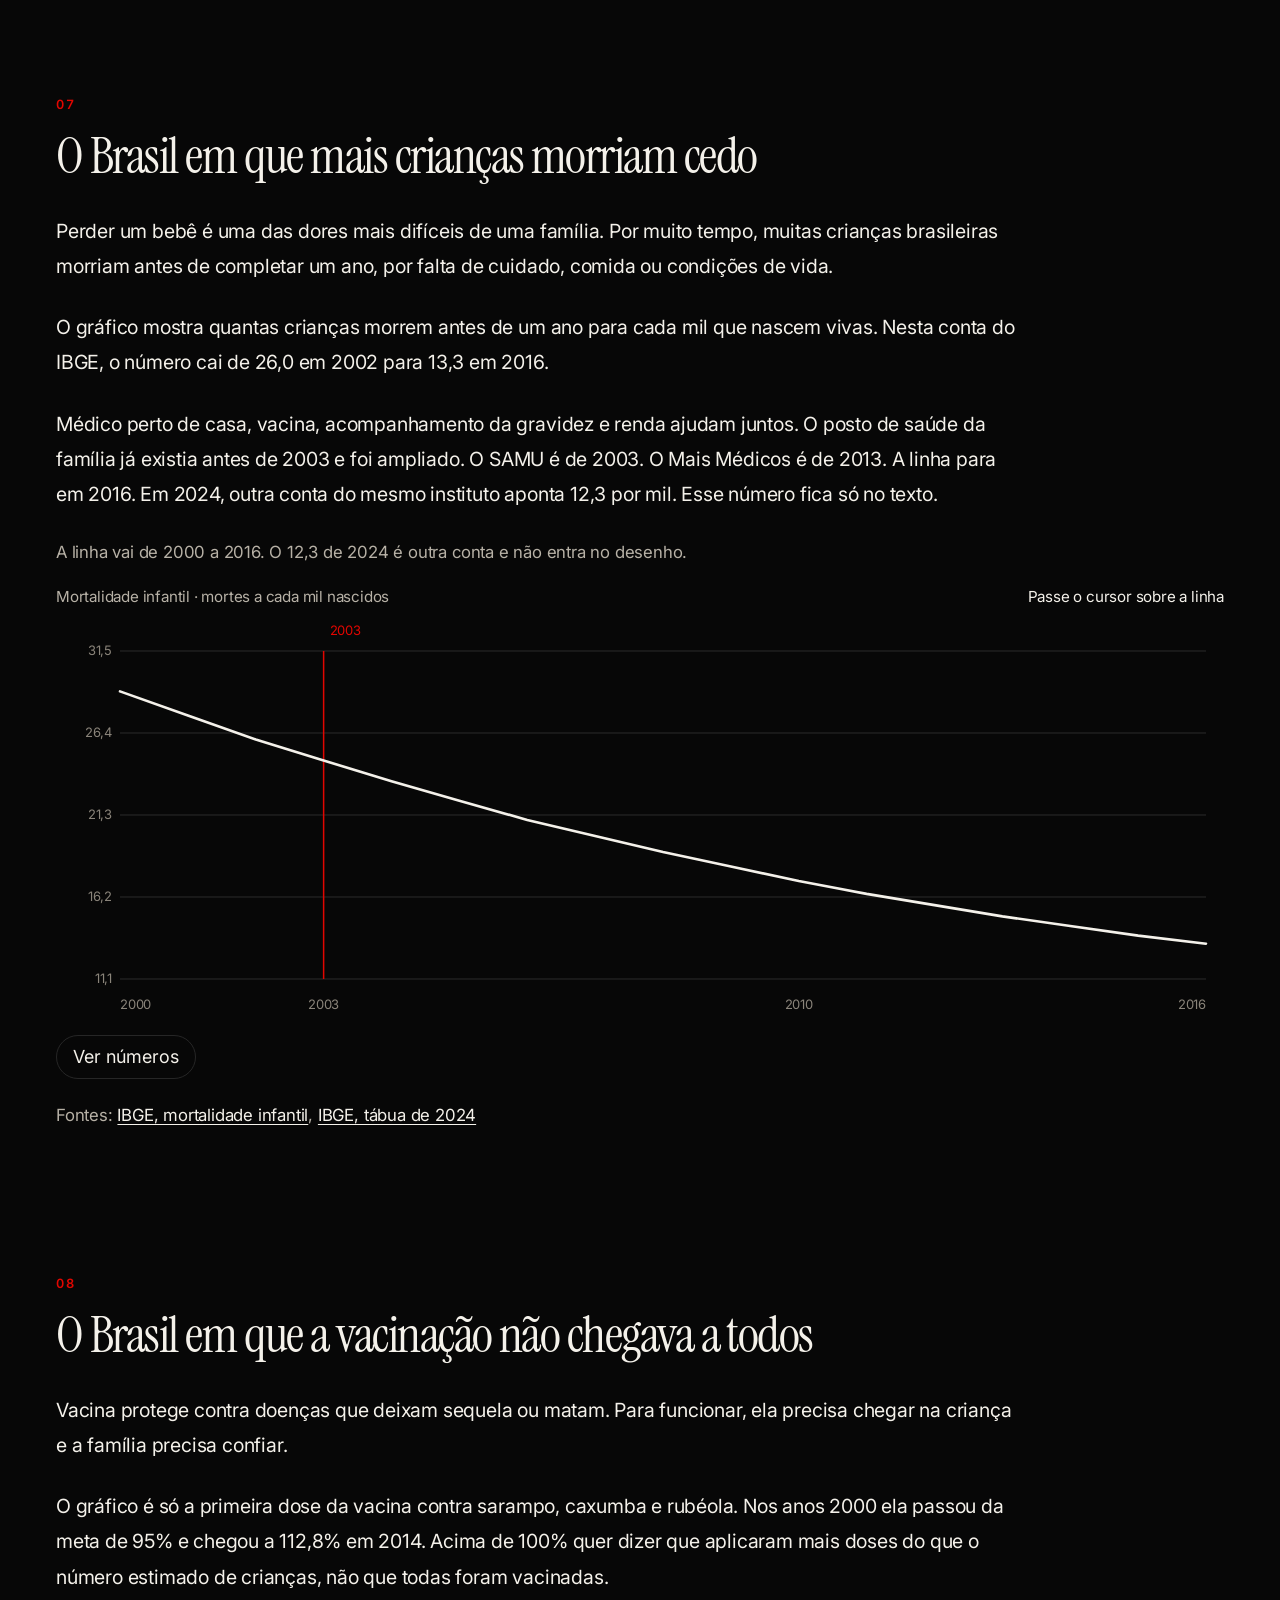
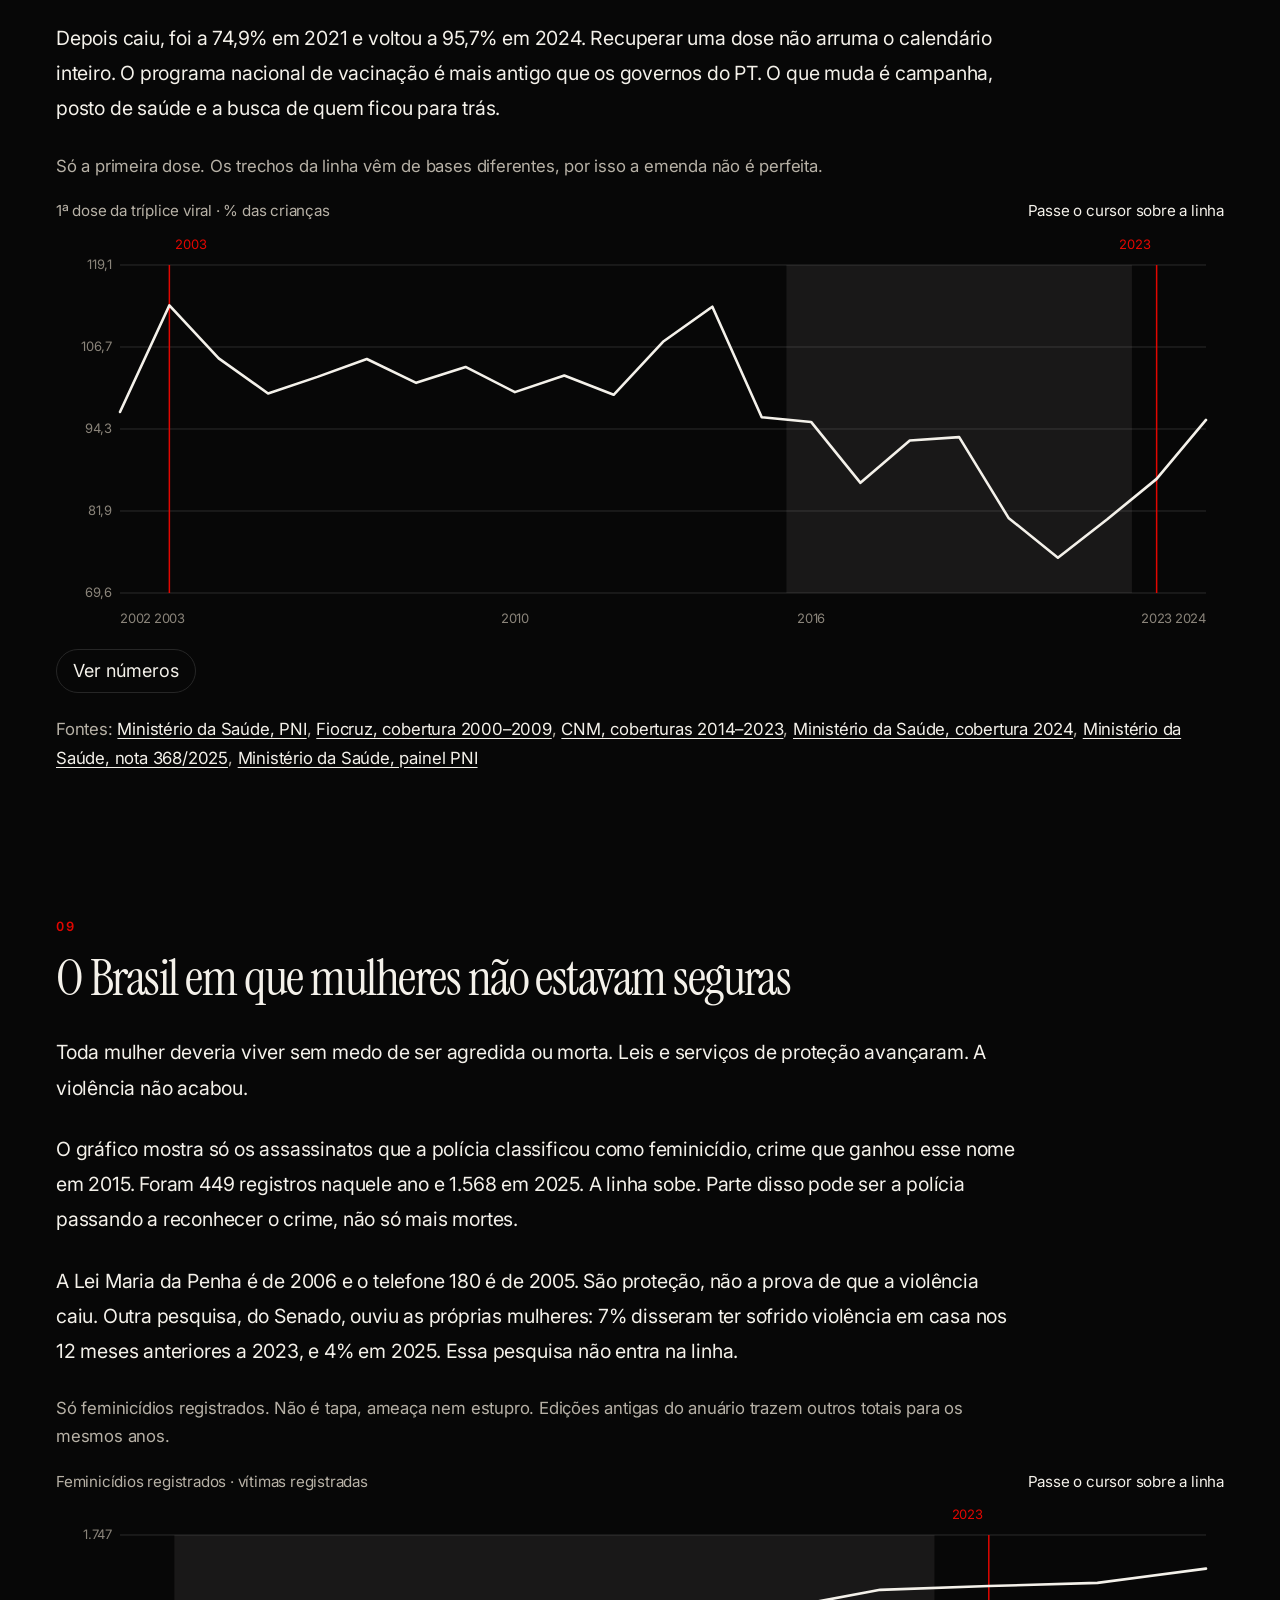
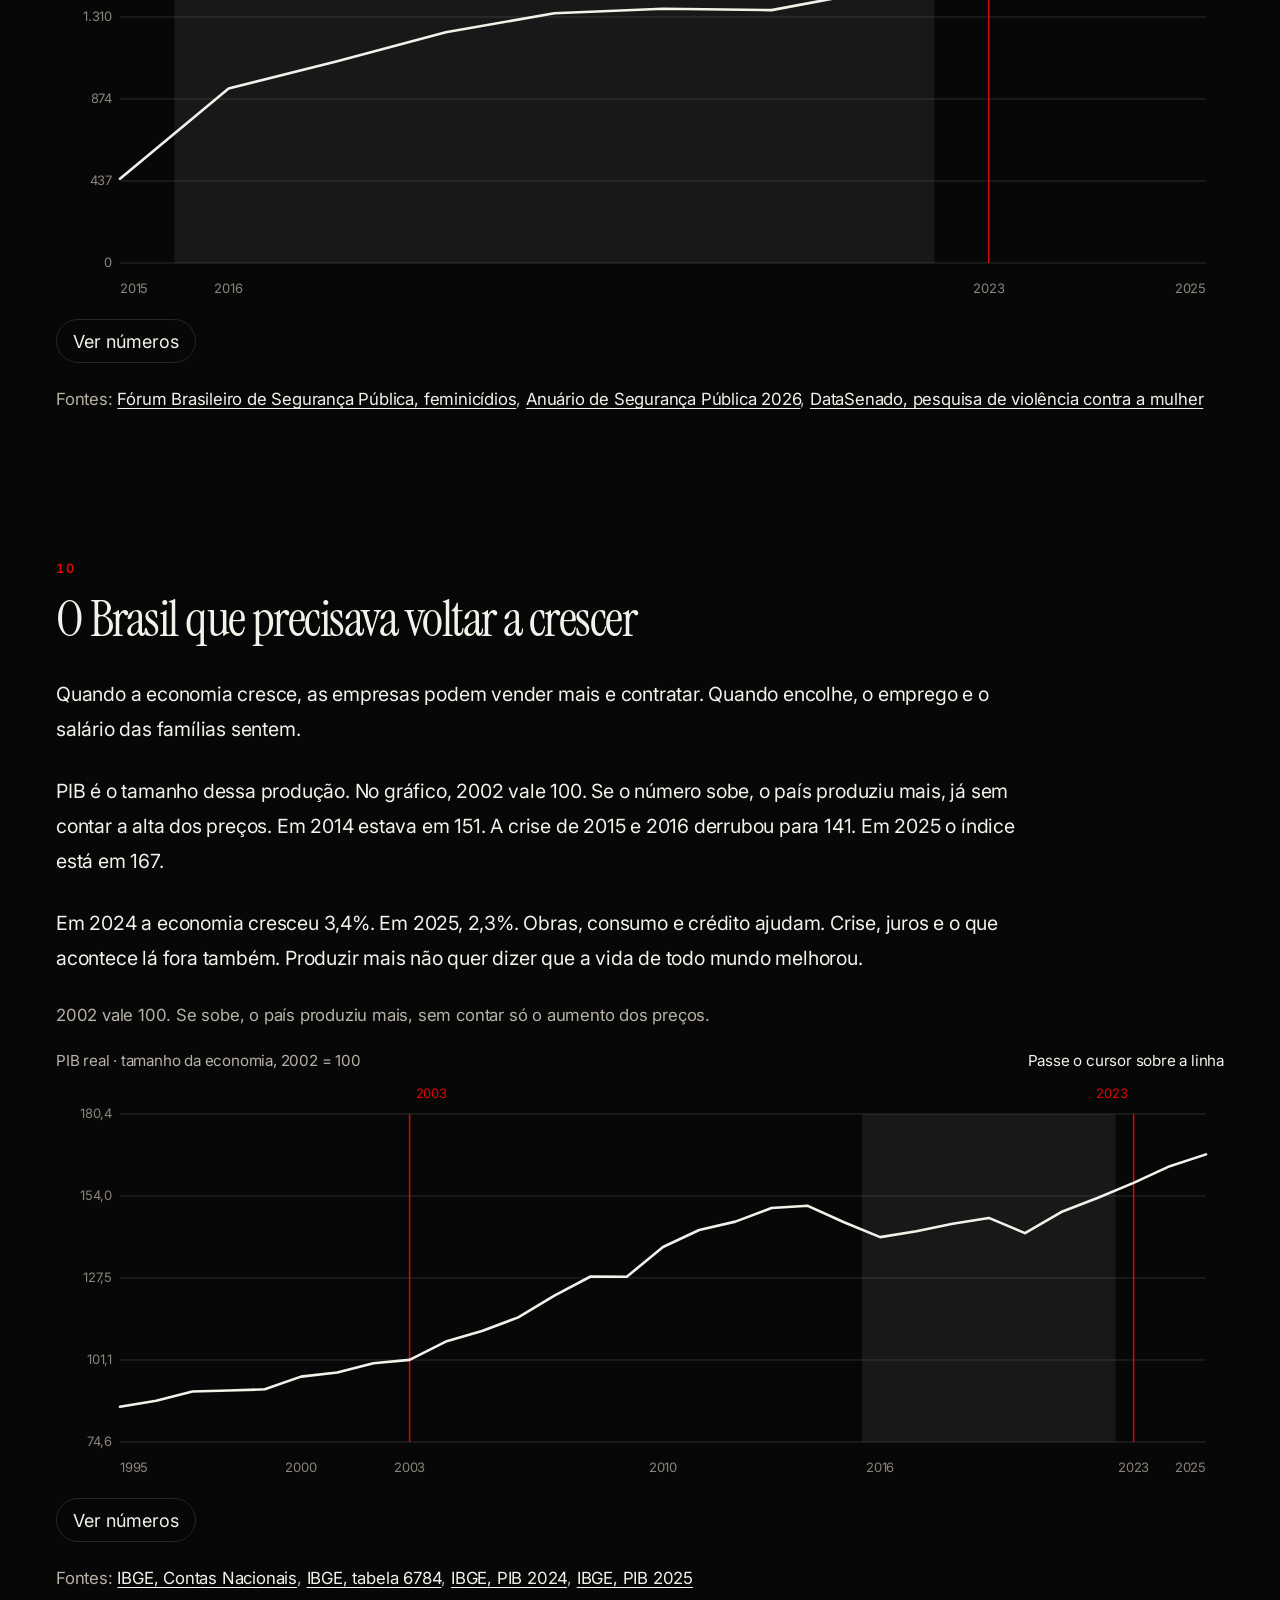
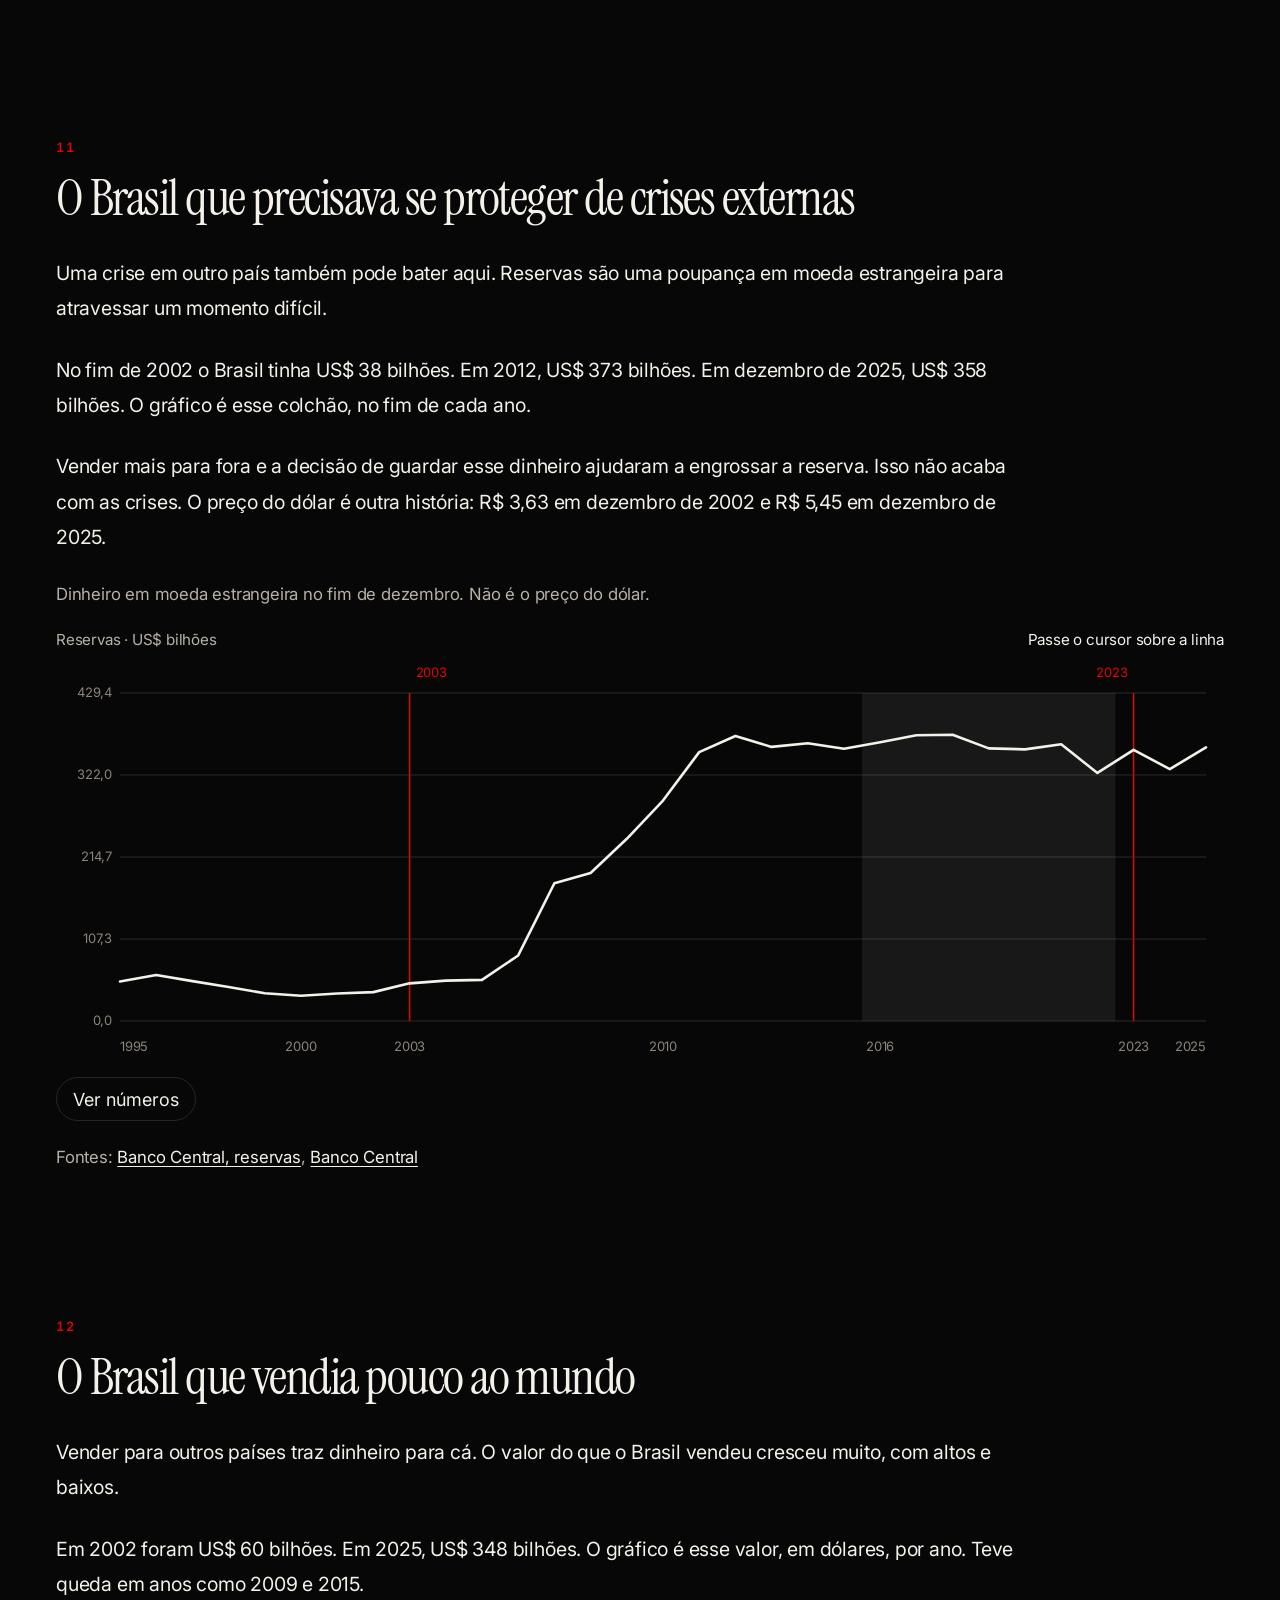
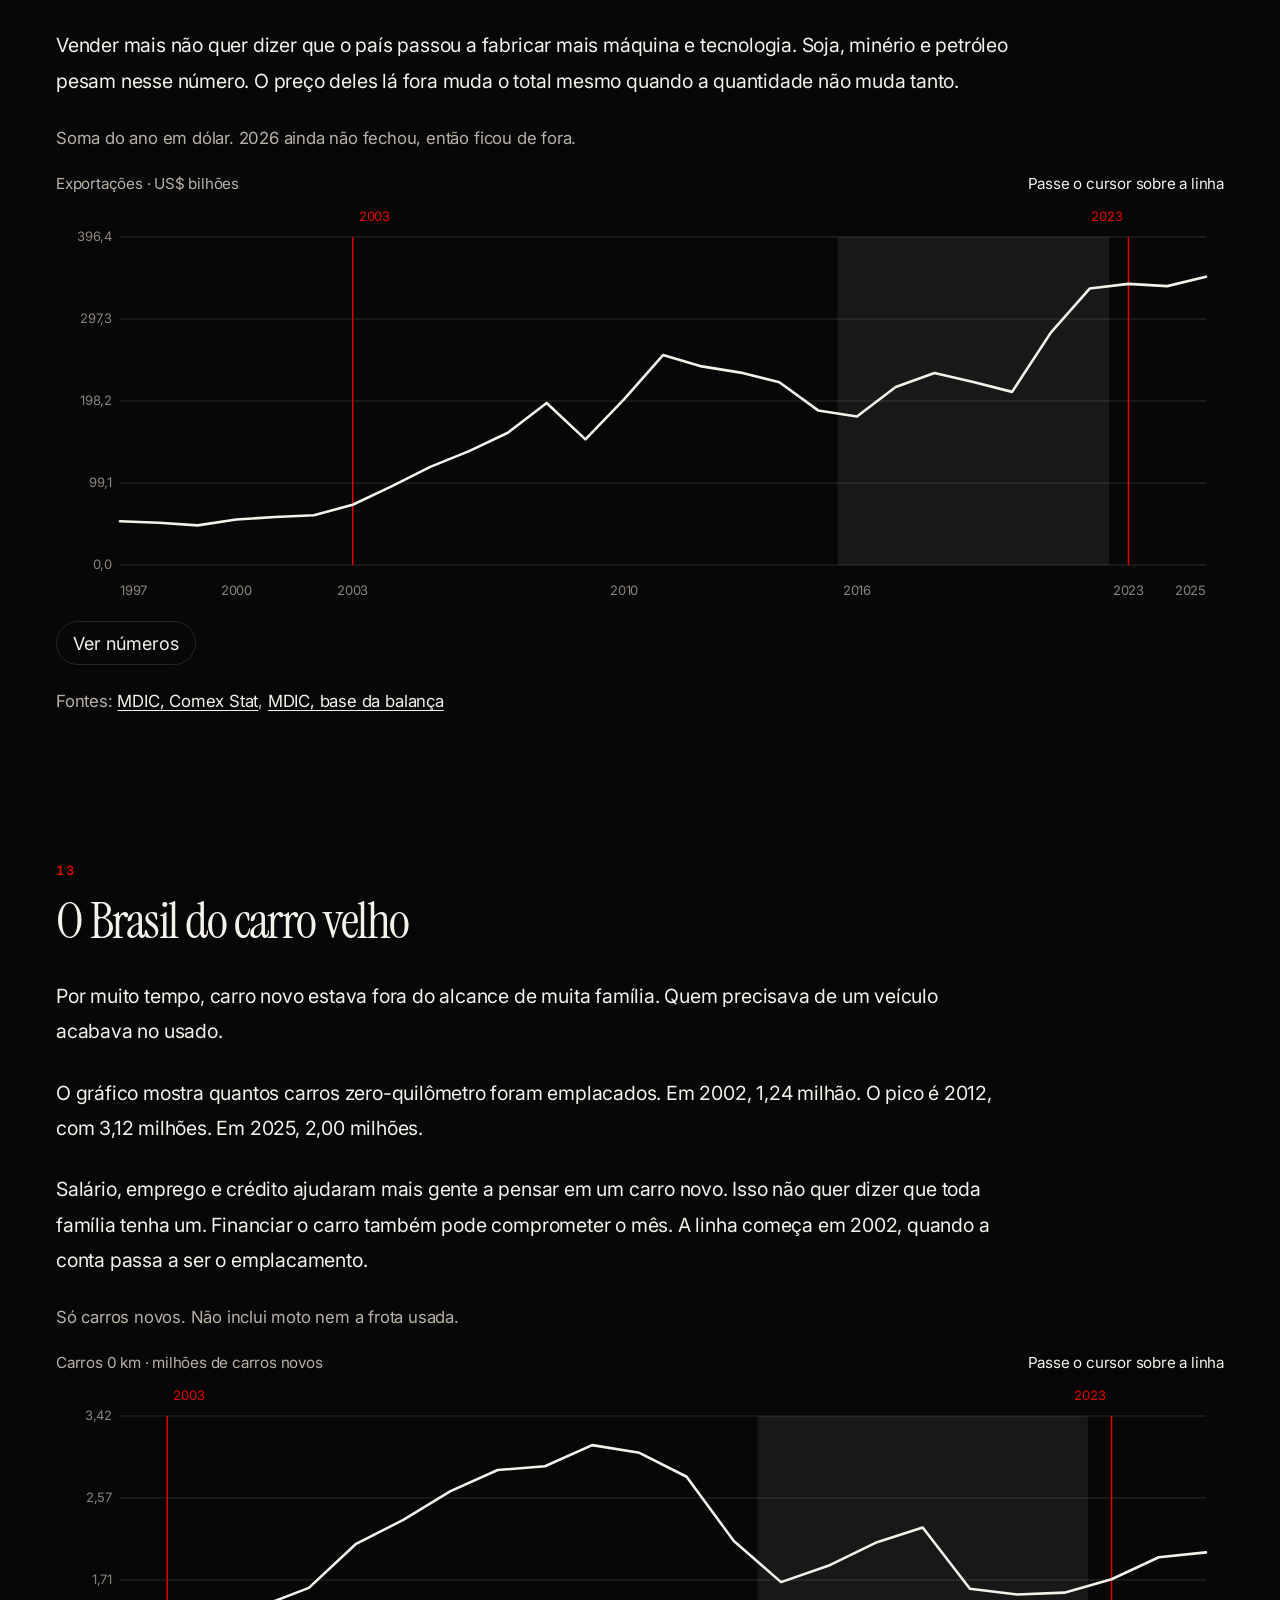
==== commit c225fad6: "feat v2" ====
--- a/index.html
+++ b/index.html
@@ -43,7 +43,7 @@
         <p class="leitura">Ao longo dos anos, o país mudou. Alguns desses problemas diminuíram. Outros persistiram, voltaram a crescer ou assumiram novas formas. Quando alguém diz que “o PT quebrou o Brasil”, a pergunta deste site é outra: qual Brasil foi quebrado?</p>
         <p class="leitura">Os blocos reúnem séries de instituições oficiais. Não dizem que tudo melhorou, nem que um partido explica cada número. Mostram de onde o país veio, o que mudou e o que ainda está em aberto. Talvez o Brasil que tenha sido quebrado não seja aquele que você imaginou.</p>
         <section class="howto" aria-label="Como ler os gráficos">
-          <p>Cada bloco é uma série anual, com o ponto de partida, os anos de alta e de queda e o dado mais recente. Quando a pesquisa muda de método, a linha seguinte começa à parte. Ano sem dado fica em branco. A faixa dos governos é referência de calendário, não prova de causa.</p>
+          <p>Cada bloco é uma série anual, com o ponto de partida, os anos de alta e de queda e o dado mais recente. Quando a pesquisa muda de método, a linha seguinte começa à parte. Ano sem dado fica em branco. A faixa dos governos é calendário, não prova de causa. As políticas citadas são uma explicação possível. Fontes consultadas em outubro de 2026.</p>
           <p>A linha vermelha marca 2003 e 2023. A faixa clara cobre 2016 a 2022. Passe o cursor — ou o dedo — sobre o gráfico para ver o ano. As fontes estão no fim de cada bloco e, todas juntas, no tópico Fontes, no final da página.</p>
           <ul class="legend-key">
             <li><span class="swatch"></span> série principal</li>
--- a/css/styles.css
+++ b/css/styles.css
@@ -298,7 +298,7 @@
 }
 
 .reveal.is-in.is-out {
-  opacity: 0.12;
+  opacity: 0.04;
   transform: none;
 }
 
@@ -460,6 +460,68 @@
 
 @keyframes hero-out {
   to { opacity: 0.12; transform: translateY(-40px) scale(0.985); }
+}
+
+@media (max-width: 899px) {
+  .menu-button,
+  .brand-bar,
+  .backdrop,
+  .side { display: none; }
+
+  .topbar {
+    position: fixed;
+    left: 0;
+    right: 0;
+    top: 0;
+    padding: 0;
+    background: rgba(7, 7, 7, 0.94);
+    opacity: 0;
+    pointer-events: none;
+    transform: translateY(-110%);
+    transition: opacity 0.28s ease, transform 0.28s ease;
+  }
+
+  .topbar.is-on {
+    opacity: 1;
+    pointer-events: auto;
+    transform: none;
+  }
+
+  .hero {
+    min-height: 78vh;
+    padding-bottom: 10vh;
+  }
+
+  #qual-brasil {
+    margin-top: 36vh;
+  }
+
+  .topics {
+    display: flex;
+    align-items: center;
+    width: 100%;
+    overflow-x: auto;
+    scroll-snap-type: x proximity;
+    scrollbar-width: none;
+    padding: 0 38vw;
+    -webkit-mask-image: linear-gradient(90deg, transparent 0%, #000 24%, #000 76%, transparent 100%);
+    mask-image: linear-gradient(90deg, transparent 0%, #000 24%, #000 76%, transparent 100%);
+  }
+
+  .topics::-webkit-scrollbar { display: none; }
+
+  .topics a {
+    flex: 0 0 auto;
+    scroll-snap-align: center;
+    color: #fff;
+    text-decoration: none;
+    font-size: 0.95rem;
+    font-weight: 500;
+    white-space: nowrap;
+    padding: 14px 16px;
+  }
+
+  .topics a.is-active { font-weight: 600; }
 }
 
 @media (min-width: 900px) {
@@ -515,7 +577,7 @@
 
   .topics a {
     flex: 0 0 auto;
-    color: rgba(244, 241, 234, 0.34);
+    color: rgba(244, 241, 234, 0.18);
     text-decoration: none;
     font-size: 0.72rem;
     font-weight: 500;
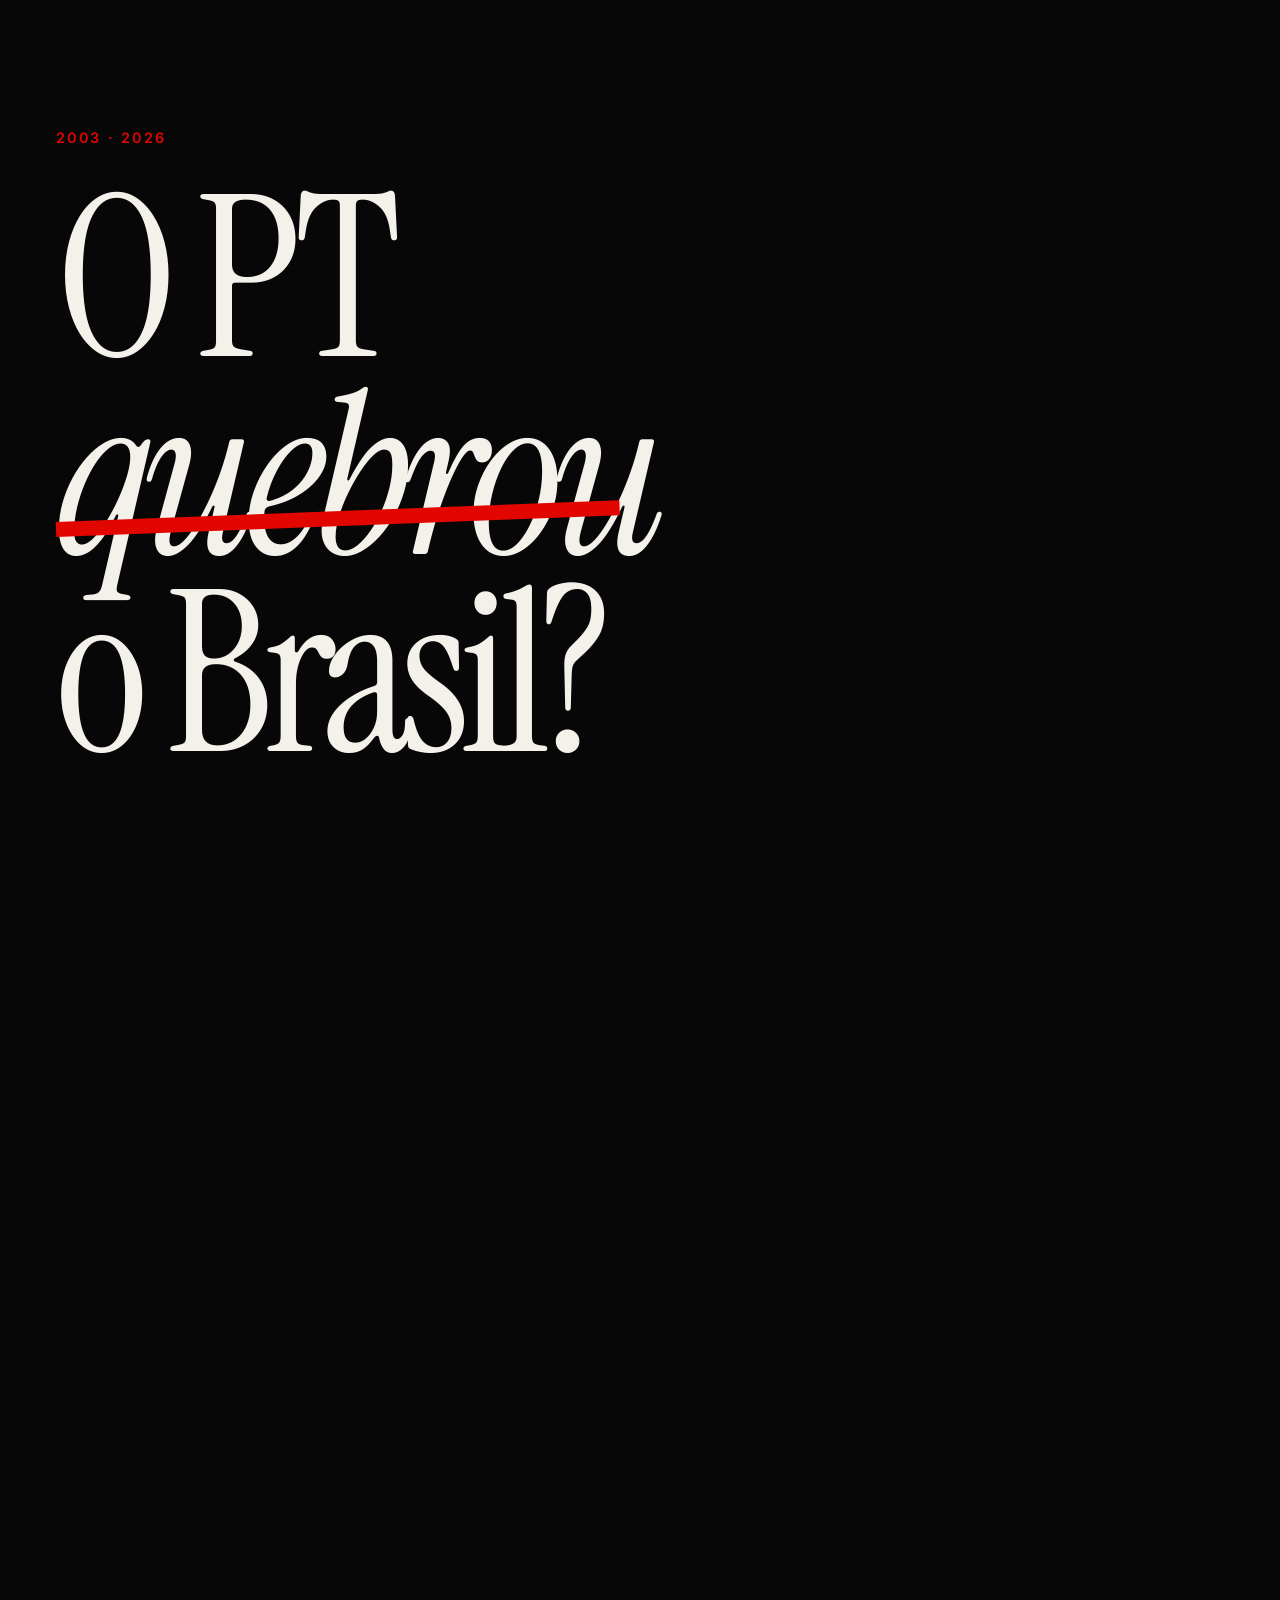
==== commit c89c9312: "feat v5" ====
--- a/index.html
+++ b/index.html
@@ -66,5 +66,6 @@
   <script src="js/charts.js"></script>
   <script src="js/main.js"></script>
   <noscript>Este site precisa de JavaScript para montar os gráficos e a lista de tópicos.</noscript>
+  <!-- Cloudflare Web Analytics --><script type="module" src="https://static.cloudflareinsights.com/beacon.min.js" data-cf-beacon='{"token": "fb6861f746c8422c92ad194605a2f32e"}'></script><!-- End Cloudflare Web Analytics -->
 </body>
 </html>
--- a/css/styles.css
+++ b/css/styles.css
@@ -288,18 +288,15 @@
   opacity: 0;
   transform: translateY(28px);
   transition:
-    opacity 0.85s cubic-bezier(0.22, 1, 0.36, 1),
-    transform 0.85s cubic-bezier(0.22, 1, 0.36, 1);
-}
-
-.reveal.is-in {
+    opacity 1.35s cubic-bezier(0.4, 0, 0.2, 1),
+    transform 1.35s cubic-bezier(0.4, 0, 0.2, 1);
+}
+
+.reveal.is-in,
+.reveal.is-in.is-out {
   opacity: 1;
   transform: none;
-}
-
-.reveal.is-in.is-out {
-  opacity: 0.04;
-  transform: none;
+  transition: opacity 0.22s ease-out;
 }
 
 .kicker {
@@ -489,11 +486,16 @@
 
   .hero {
     min-height: 78vh;
-    padding-bottom: 10vh;
+    display: flex;
+    flex-direction: column;
+    justify-content: center;
+    align-items: center;
+    text-align: center;
+    padding: 14vh 0 8vh;
   }
 
   #qual-brasil {
-    margin-top: 36vh;
+    margin-top: 22vh;
   }
 
   .topics {
@@ -533,7 +535,20 @@
     --topbar: 52px;
   }
 
-  html { scroll-padding-top: 64px; }
+  html {
+    scroll-padding-top: 0;
+    scroll-snap-type: y mandatory;
+  }
+
+  .hero,
+  article,
+  footer {
+    scroll-snap-align: center;
+    scroll-snap-stop: always;
+    scroll-margin-top: 0;
+  }
+
+  #fontes { scroll-margin-top: 0; }
 
   .menu-button,
   .brand-bar,
@@ -577,11 +592,12 @@
 
   .topics a {
     flex: 0 0 auto;
-    color: rgba(244, 241, 234, 0.18);
+    color: rgba(244, 241, 234, 0.11);
     text-decoration: none;
     font-size: 0.72rem;
     font-weight: 500;
-    letter-spacing: 0.02em;
+    letter-spacing: 0.06em;
+    text-transform: uppercase;
     white-space: nowrap;
     padding: 8px 0;
     transition: color 0.3s ease;
@@ -592,6 +608,14 @@
   .topics a.is-active {
     color: #fff;
     font-weight: 600;
+  }
+
+  .reveal.is-in {
+    transition: opacity 0.9s cubic-bezier(0.4, 0, 0.2, 1);
+  }
+
+  .reveal.is-in.is-out {
+    opacity: 0;
   }
 
   .page {
@@ -628,10 +652,10 @@
     max-width: none;
     margin: 8vh 0 0;
     padding-top: 72px;
-    scroll-margin-top: 80px;
-  }
-
-  #fontes { scroll-margin-top: 80px; }
+    scroll-margin-top: 0;
+  }
+
+  #fontes { scroll-margin-top: 0; }
 
   article h2 {
     font-size: clamp(2.6rem, 4vw, 3.4rem);
@@ -676,7 +700,10 @@
 }
 
 @media (prefers-reduced-motion: reduce) {
-  html { scroll-behavior: auto; }
+  html {
+    scroll-behavior: auto;
+    scroll-snap-type: none;
+  }
   .quebrou::after,
   .howto,
   .chart .draw,
